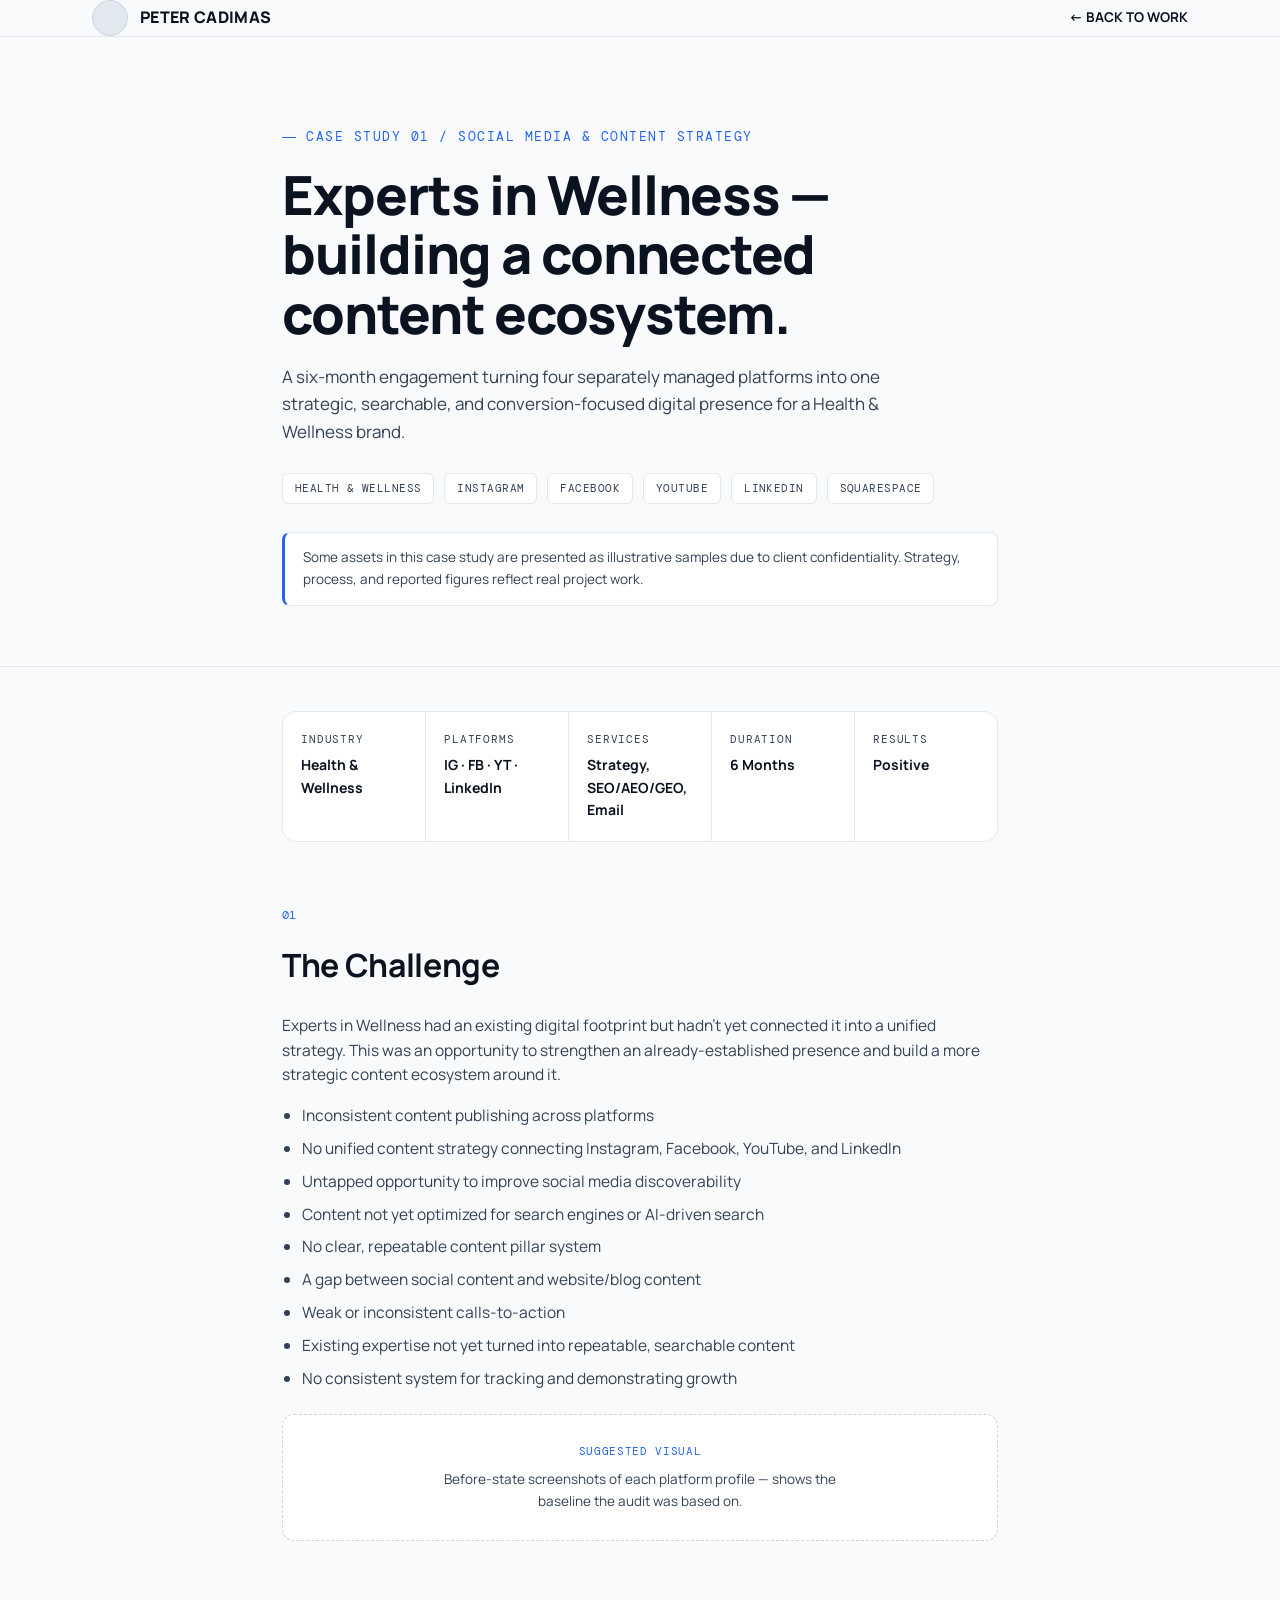
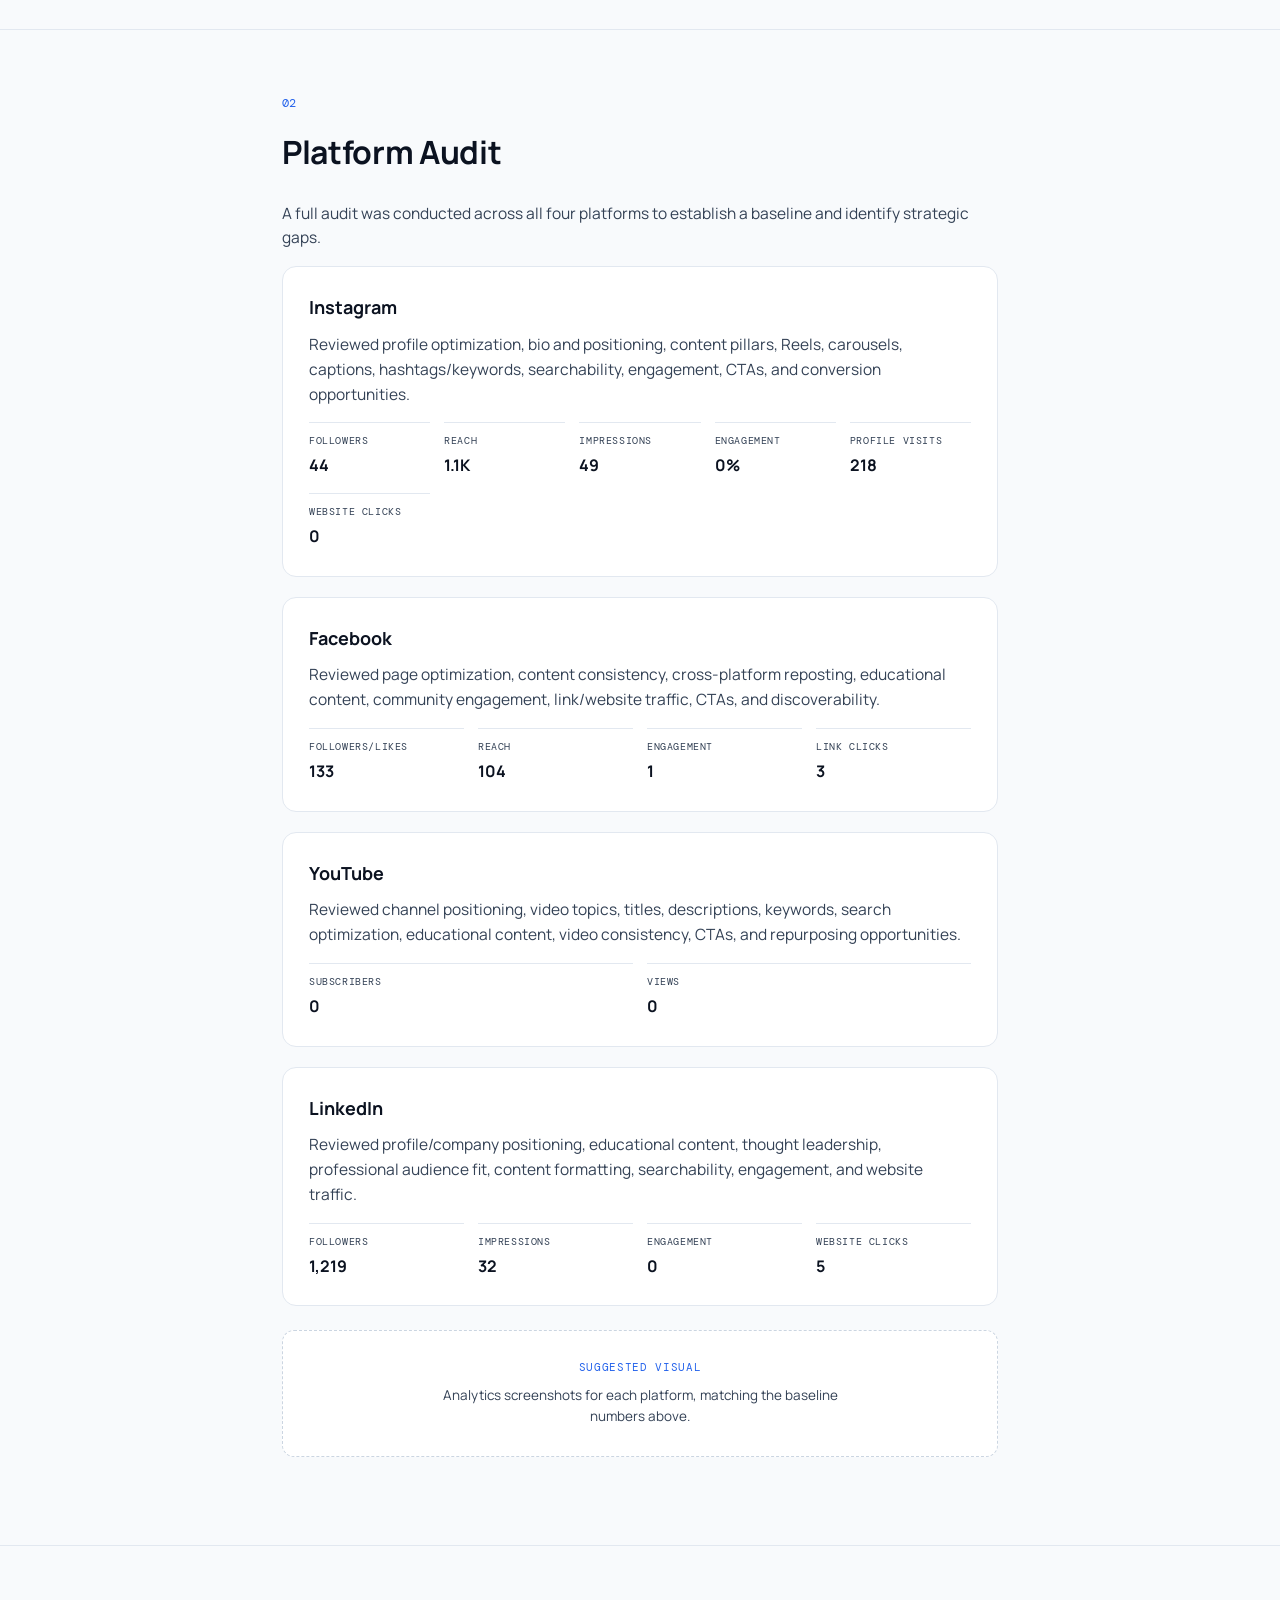
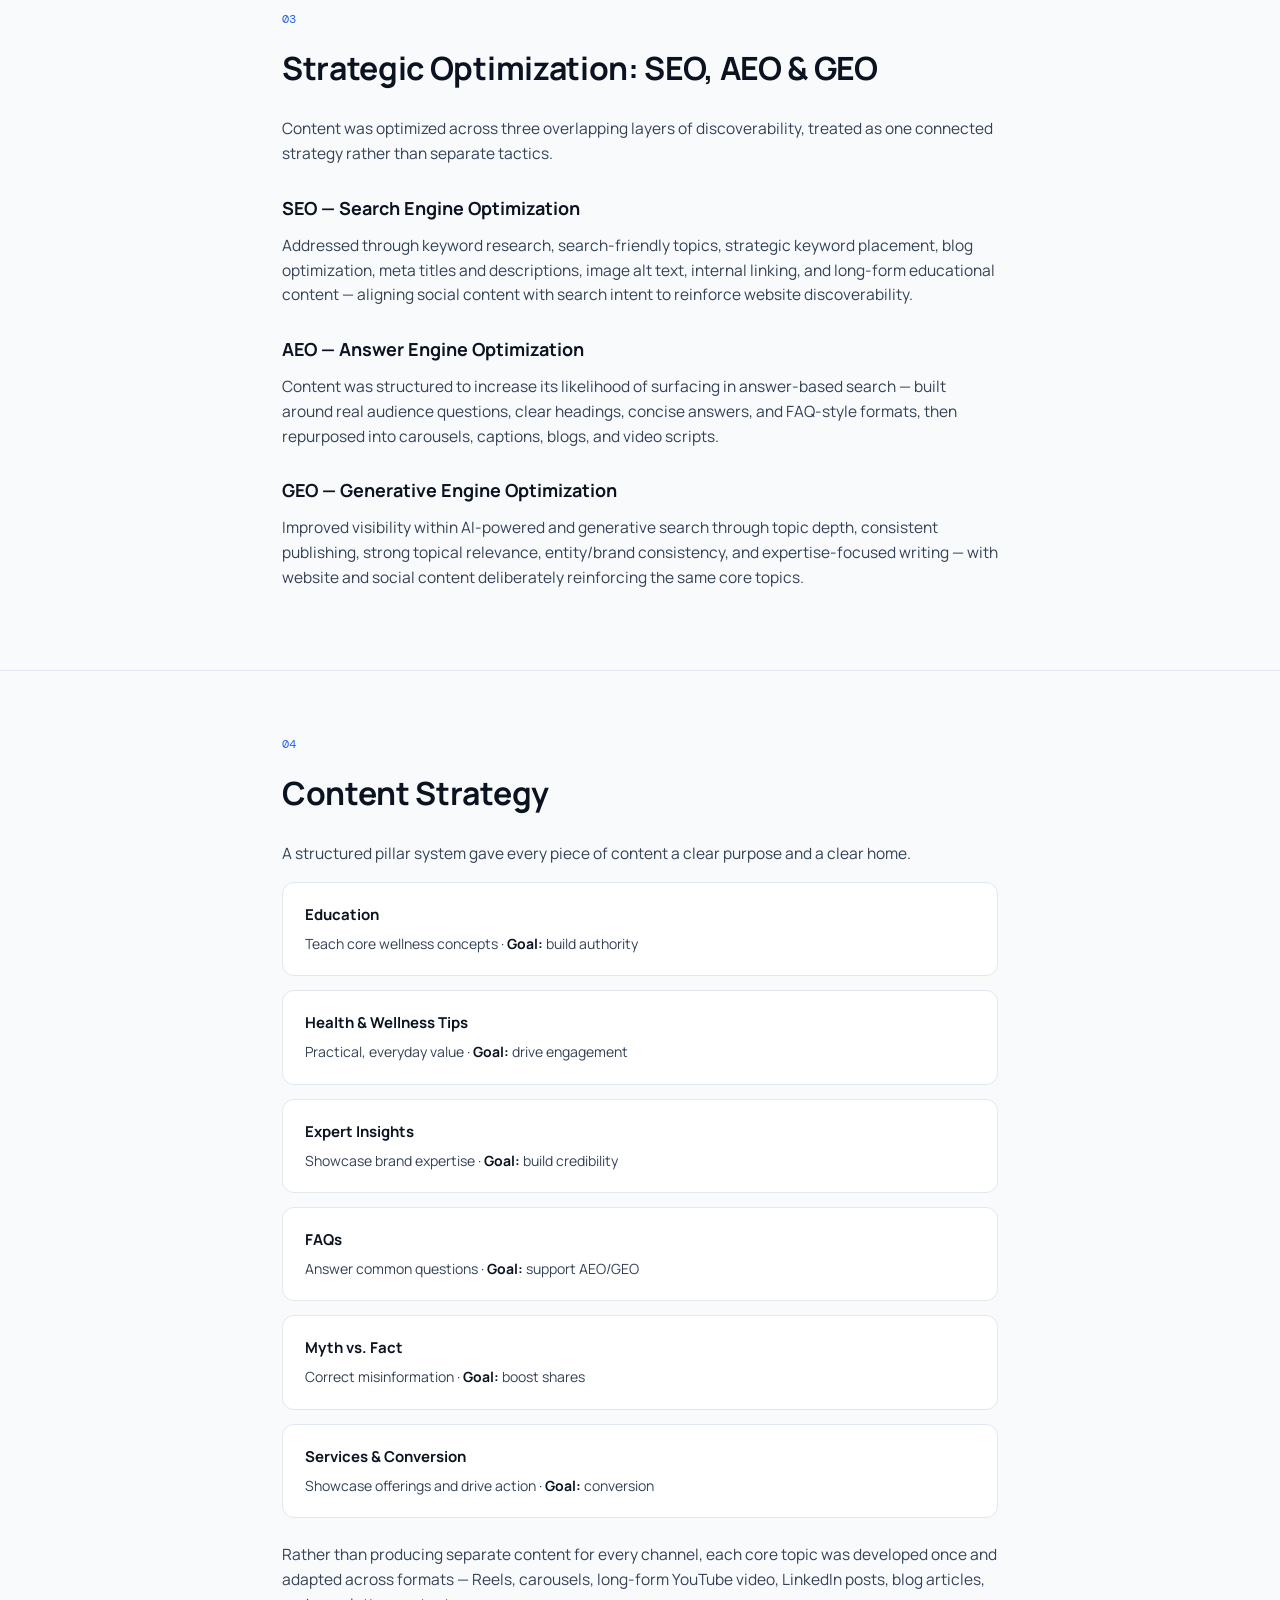
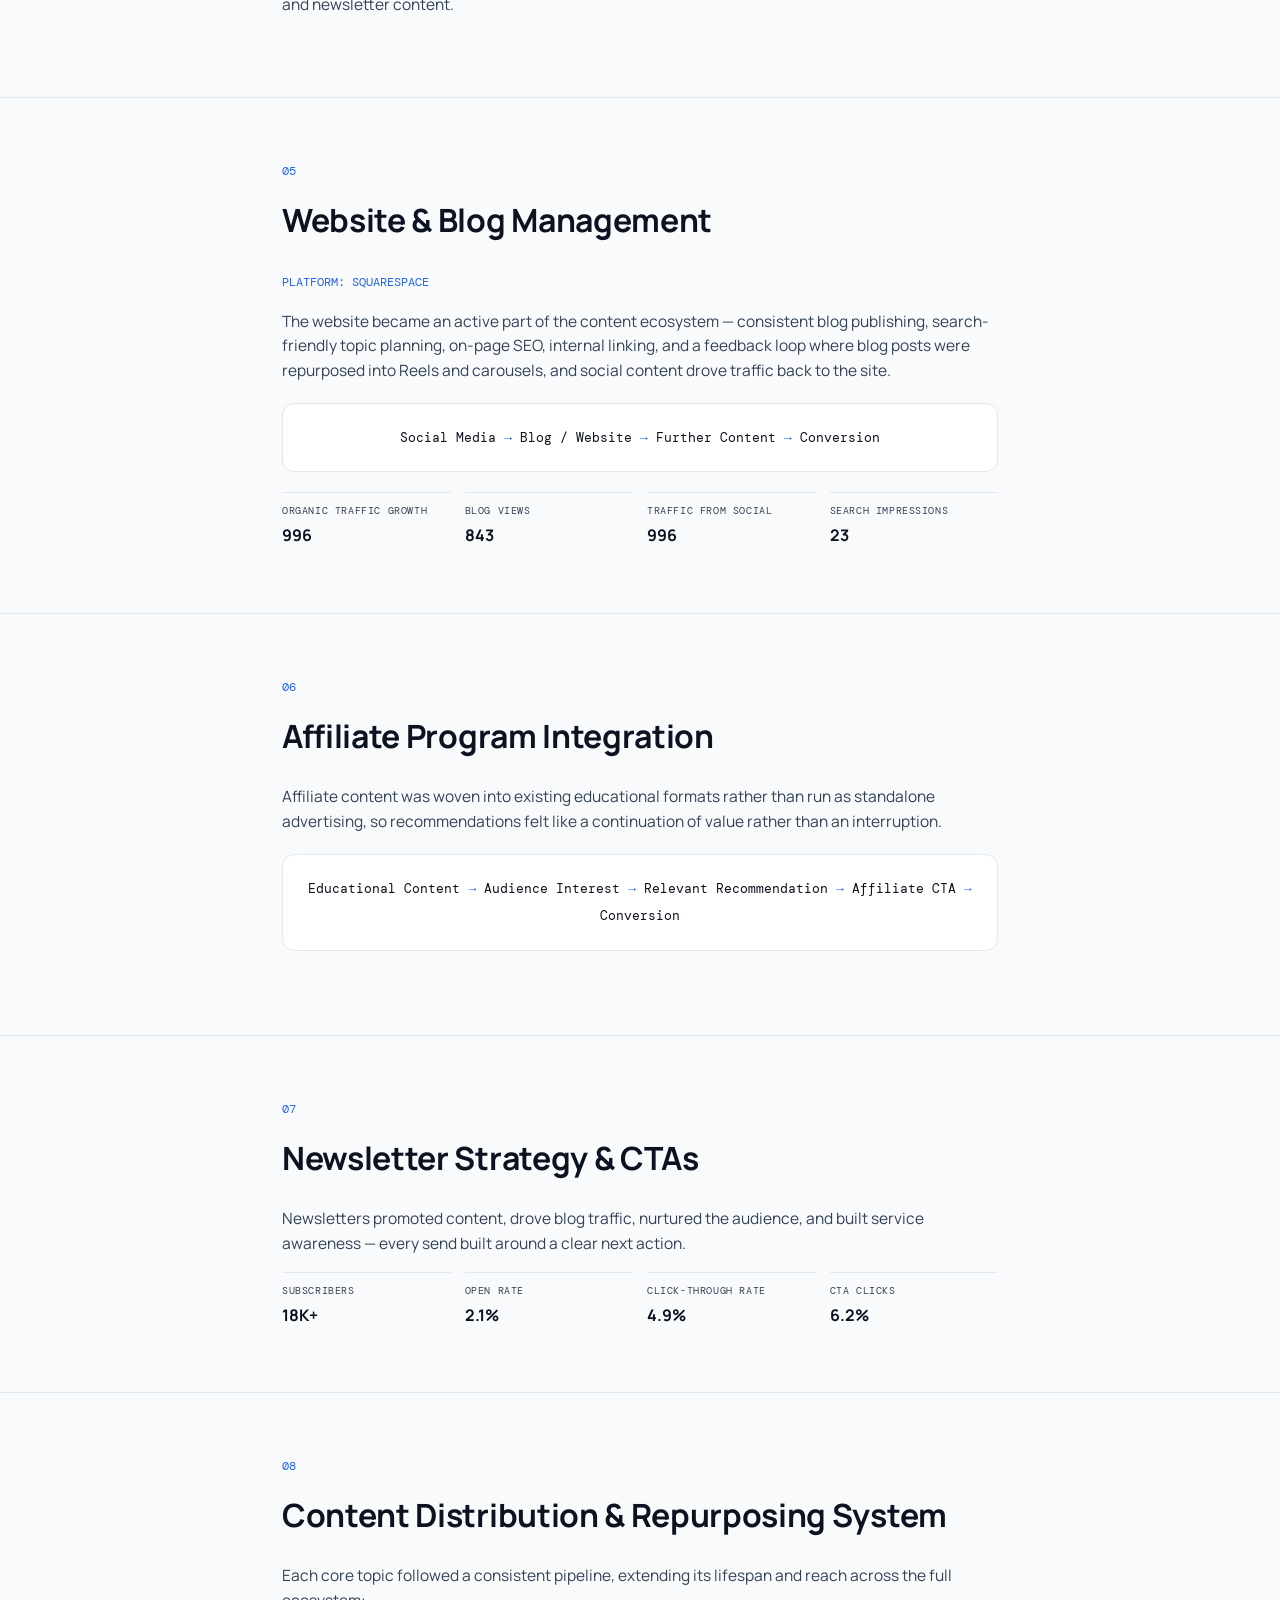
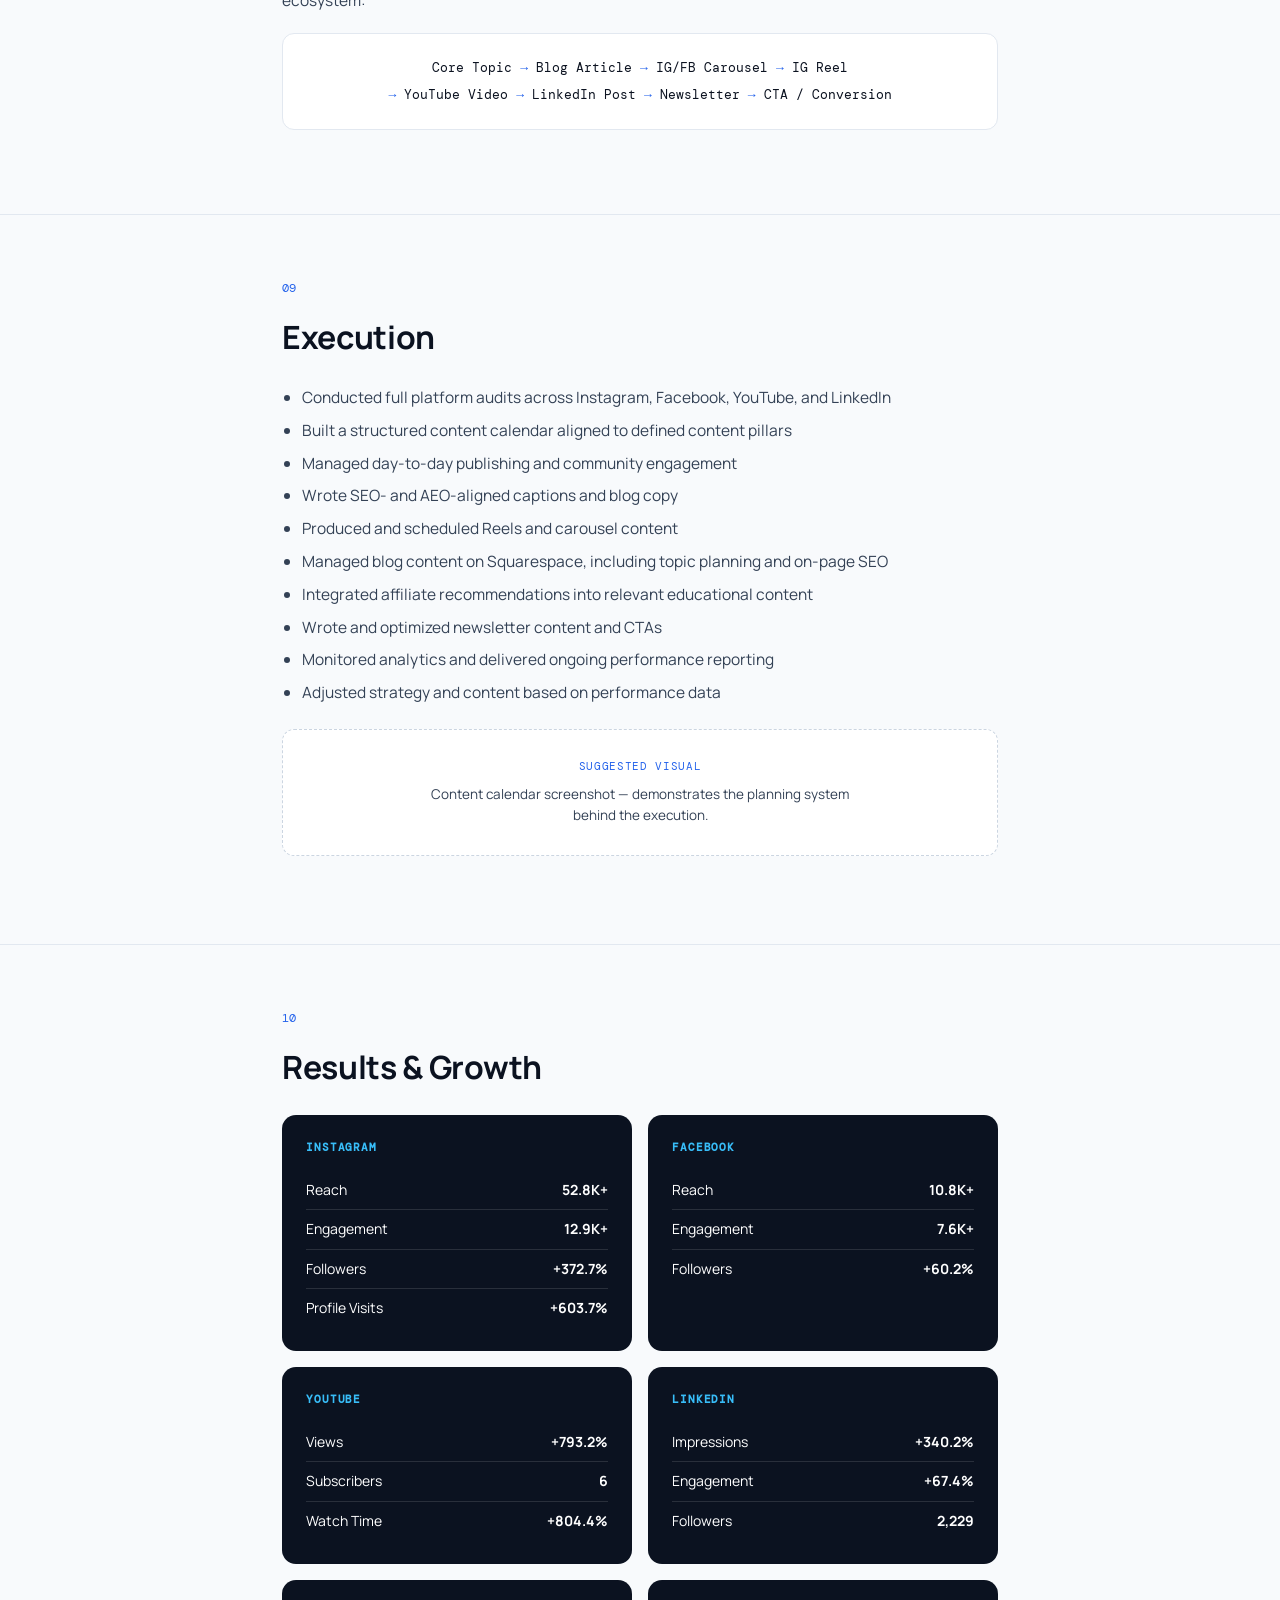
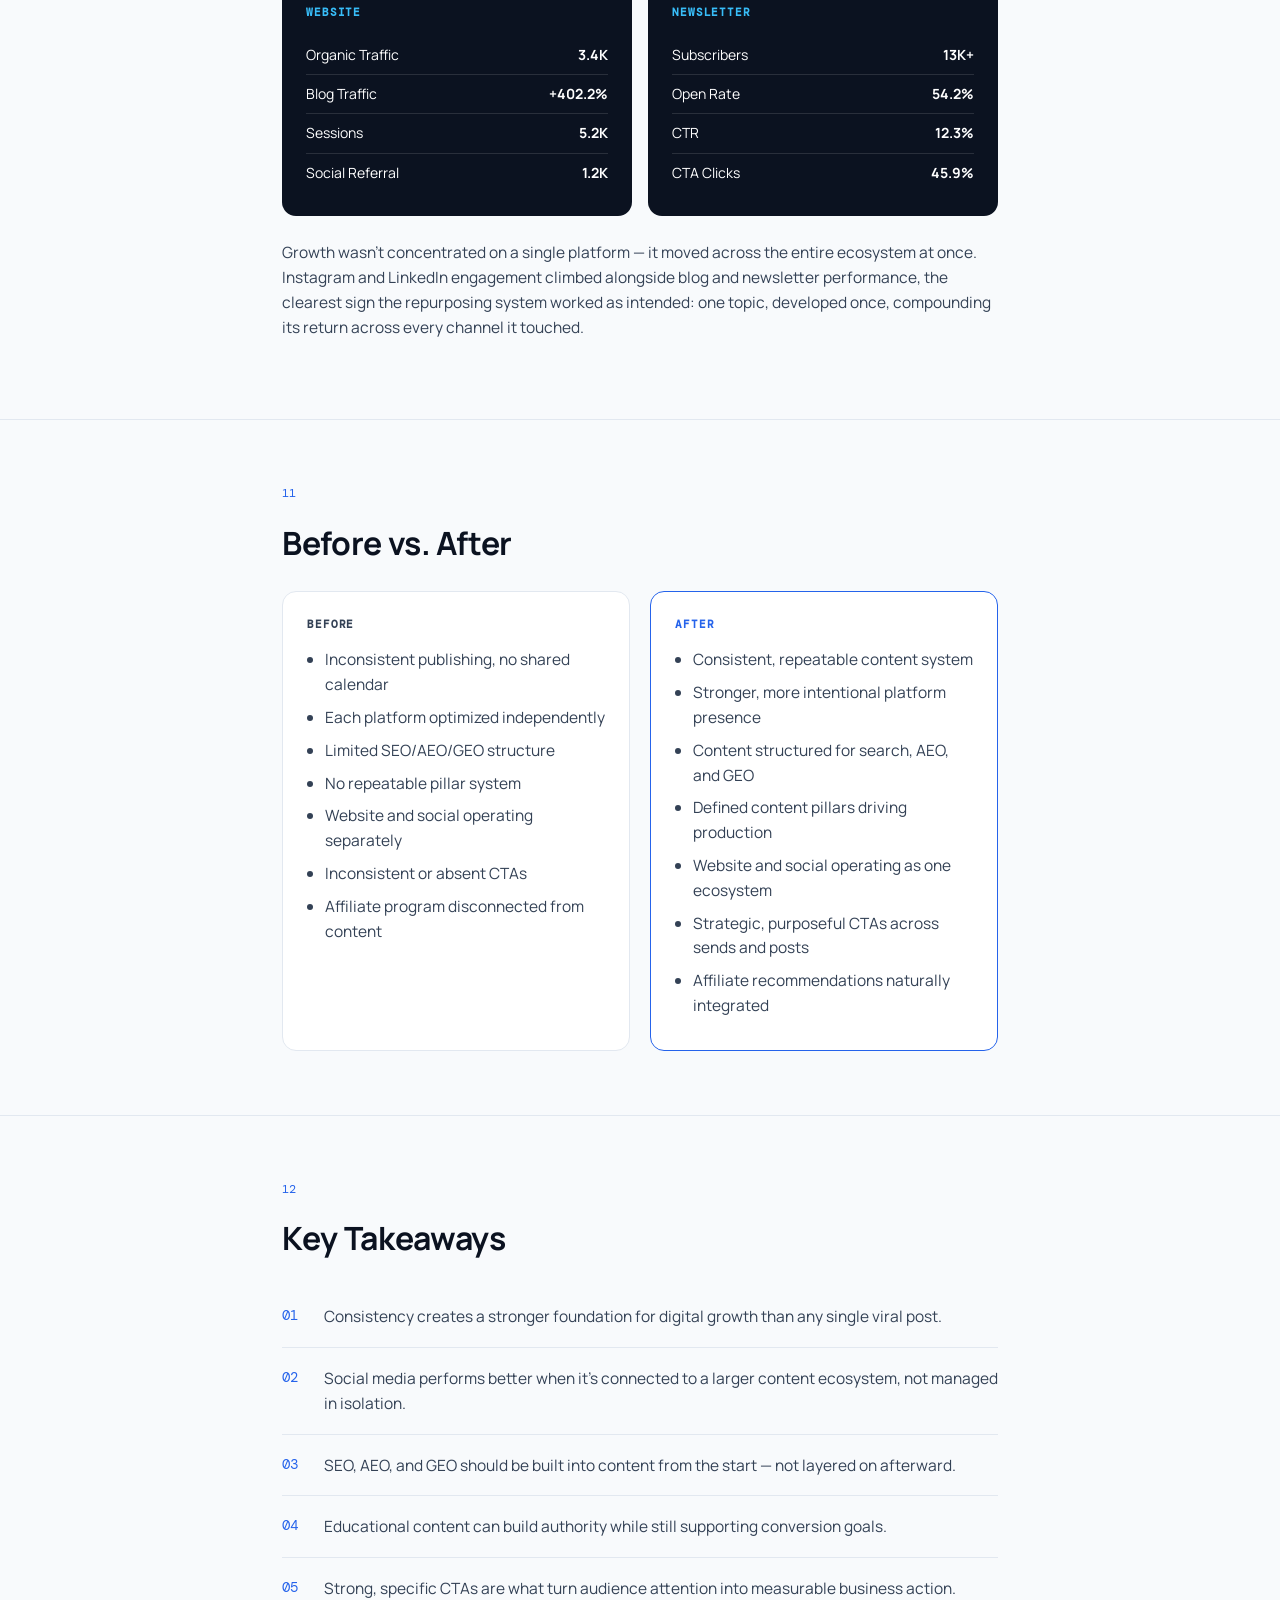
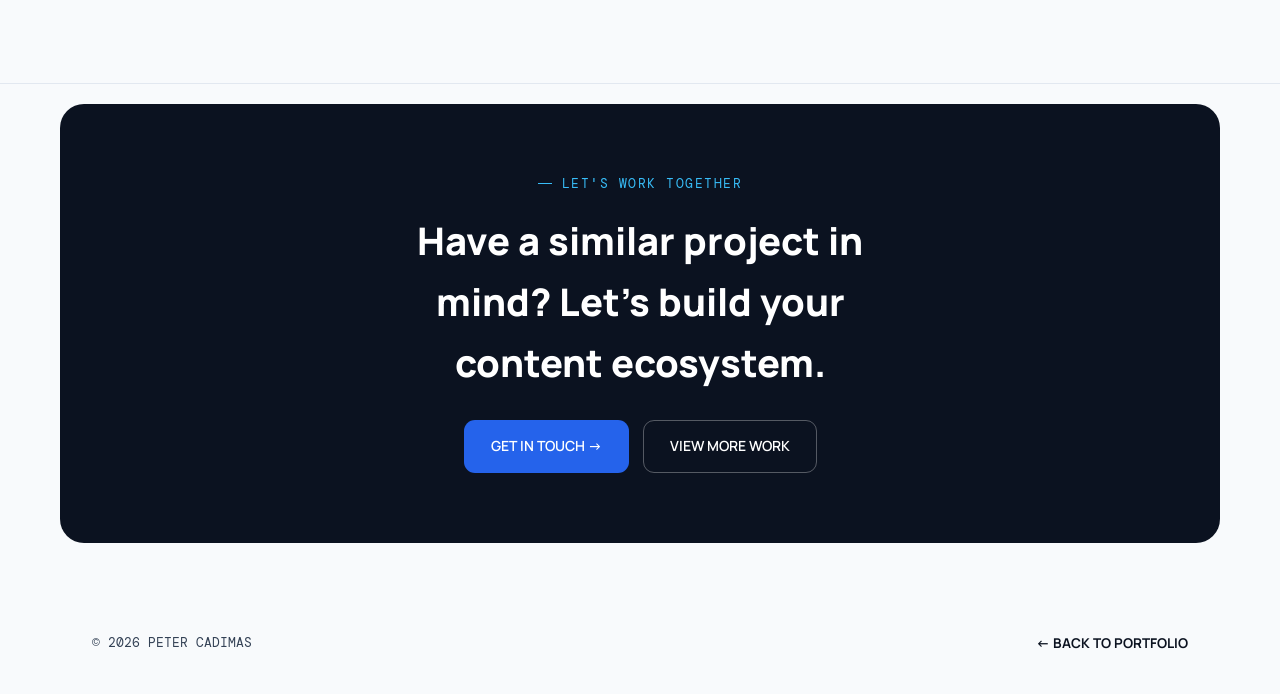
==== case-study-experts-in-wellness.html @ a2ad0d72 "Add files via upload case study for health and wellness" ====
<!DOCTYPE html>
<html lang="en">
<head>
<meta charset="UTF-8">
<meta name="viewport" content="width=device-width, initial-scale=1.0">
<title>Experts in Wellness — Case Study | Peter Cadimas</title>
<meta name="description" content="A Health & Wellness content strategy case study by Peter Cadimas.">
<link rel="preconnect" href="https://fonts.googleapis.com">
<link rel="preconnect" href="https://fonts.gstatic.com" crossorigin>
<link href="https://fonts.googleapis.com/css2?family=Manrope:wght@400;500;600;700;800&family=DM+Mono:wght@400;500&display=swap" rel="stylesheet">
<style>
  :root{
    --navy:#0B1220;
    --blue:#2563EB;
    --sky:#38BDF8;
    --bg:#F8FAFC;
    --slate:#334155;
    --white:#FFFFFF;
    --border:#E2E8F0;
    --max:1160px;
    --content-max:780px;
  }
  *{margin:0;padding:0;box-sizing:border-box;}
  html{scroll-behavior:smooth;}
  body{
    font-family:'Manrope',sans-serif;
    background:var(--bg);
    color:var(--slate);
    -webkit-font-smoothing:antialiased;
    line-height:1.6;
  }
  a{color:inherit;text-decoration:none;}
  img{max-width:100%;display:block;}
  .mono{font-family:'DM Mono',monospace;}
  .wrap{max-width:var(--max);margin:0 auto;padding:0 32px;}
  .content{max-width:var(--content-max);margin:0 auto;padding:0 32px;}
  @media (max-width:640px){.wrap,.content{padding:0 20px;}}

  .eyebrow{
    font-family:'DM Mono',monospace;
    font-size:12.5px;letter-spacing:.12em;text-transform:uppercase;
    color:var(--blue);
    display:flex;align-items:center;gap:10px;
  }
  .eyebrow::before{content:"";width:14px;height:1px;background:var(--blue);display:inline-block;}
  .sq{width:6px;height:6px;background:var(--blue);display:inline-block;flex-shrink:0;}

  /* nav */
  header{
    position:sticky;top:0;z-index:100;
    background:rgba(248,250,252,0.85);
    backdrop-filter:blur(10px);
    border-bottom:1px solid var(--border);
  }
  nav{display:flex;align-items:center;justify-content:space-between;padding:20px 0;}
  .logo{font-weight:800;font-size:16px;letter-spacing:.02em;color:var(--navy);display:flex;align-items:center;gap:12px;}
  .avatar{width:36px;height:36px;border-radius:50%;background:var(--border);border:1px solid #CBD5E1;flex-shrink:0;}
  .back-link{
    font-size:13.5px;font-weight:700;color:var(--navy);
    display:flex;align-items:center;gap:6px;
  }
  .back-link:hover{color:var(--blue);}

  /* hero */
  .cs-hero{padding:90px 0 60px;border-bottom:1px solid var(--border);}
  .cs-hero .content{max-width:var(--content-max);}
  .cs-hero h1{
    font-weight:800;
    font-size:clamp(32px,5vw,54px);
    line-height:1.1;letter-spacing:-.02em;
    color:var(--navy);
    margin:18px 0 20px;
  }
  .cs-hero .lede{font-size:17px;color:var(--slate);max-width:640px;}
  .cs-tags{display:flex;gap:10px;flex-wrap:wrap;margin-top:28px;}
  .cs-tag{
    font-family:'DM Mono',monospace;font-size:11px;letter-spacing:.04em;
    padding:6px 12px;border-radius:6px;
    background:var(--white);border:1px solid var(--border);color:var(--slate);
  }
  .nda-note{
    margin-top:28px;
    font-size:13.5px;
    color:var(--slate);
    background:var(--white);
    border:1px solid var(--border);
    border-left:3px solid var(--blue);
    border-radius:8px;
    padding:14px 18px;
  }

  /* snapshot */
  .snapshot{
    max-width:var(--content-max);margin:44px auto 0;padding:0 32px;
  }
  @media (max-width:640px){.snapshot{padding:0 20px;}}
  .snapshot-grid{
    display:grid;grid-template-columns:repeat(5,1fr);
    border:1px solid var(--border);border-radius:14px;overflow:hidden;
    background:var(--border);gap:1px;
  }
  @media (max-width:760px){.snapshot-grid{grid-template-columns:repeat(2,1fr);}}
  .snap-cell{background:var(--white);padding:20px 18px;}
  .snap-cell .label{font-family:'DM Mono',monospace;font-size:10.5px;letter-spacing:.08em;text-transform:uppercase;color:var(--slate);margin-bottom:6px;}
  .snap-cell .val{font-size:14px;font-weight:700;color:var(--navy);}

  /* content sections */
  .cs-section{padding:64px 0;border-bottom:1px solid var(--border);}
  .cs-section:last-of-type{border-bottom:none;}
  .cs-section .content{max-width:var(--content-max);}
  .cs-section .num{font-family:'DM Mono',monospace;font-size:12px;color:var(--blue);margin-bottom:14px;display:block;}
  .cs-section h2{
    font-weight:700;font-size:clamp(24px,3.2vw,32px);
    color:var(--navy);letter-spacing:-.01em;margin-bottom:22px;
  }
  .cs-section h3{
    font-weight:700;font-size:18px;color:var(--navy);
    margin:28px 0 10px;
  }
  .cs-section p{font-size:15.5px;color:var(--slate);margin-bottom:16px;}
  .cs-section ul{margin:0 0 16px 0;padding-left:20px;}
  .cs-section ul li{font-size:15.5px;color:var(--slate);margin-bottom:8px;}
  .flow{
    font-family:'DM Mono',monospace;font-size:13px;color:var(--navy);
    background:var(--white);border:1px solid var(--border);border-radius:12px;
    padding:20px;text-align:center;line-height:2.1;margin:20px 0;
  }
  .flow .arrow{color:var(--blue);}

  /* audit cards */
  .audit-card{
    background:var(--white);border:1px solid var(--border);border-radius:14px;
    padding:26px;margin-bottom:20px;
  }
  .audit-card h3{margin-top:0;}
  .kpi-row{display:grid;grid-template-columns:repeat(auto-fit,minmax(120px,1fr));gap:14px;margin-top:16px;}
  .kpi{border-top:1px solid var(--border);padding-top:10px;}
  .kpi .k-label{font-family:'DM Mono',monospace;font-size:10px;letter-spacing:.06em;text-transform:uppercase;color:var(--slate);}
  .kpi .k-val{font-size:16px;font-weight:700;color:var(--navy);margin-top:4px;}

  /* pillar table style */
  .pillar-list{display:flex;flex-direction:column;gap:14px;}
  .pillar-item{
    background:var(--white);border:1px solid var(--border);border-radius:12px;padding:20px 22px;
  }
  .pillar-item .p-name{font-weight:700;color:var(--navy);font-size:15px;margin-bottom:6px;}
  .pillar-item .p-detail{font-size:14px;color:var(--slate);}
  .pillar-item .p-detail strong{color:var(--navy);}

  /* results */
  .results-grid{display:grid;grid-template-columns:repeat(2,1fr);gap:16px;}
  @media (max-width:640px){.results-grid{grid-template-columns:1fr;}}
  .result-card{
    background:var(--navy);color:var(--white);border-radius:14px;padding:24px;
  }
  .result-card h4{
    font-family:'DM Mono',monospace;font-size:11px;letter-spacing:.08em;text-transform:uppercase;
    color:var(--sky);margin-bottom:14px;
  }
  .result-card .r-row{display:flex;justify-content:space-between;padding:8px 0;border-top:1px solid rgba(255,255,255,0.12);font-size:14px;}
  .result-card .r-row:first-of-type{border-top:none;}
  .result-card .r-row .r-val{font-weight:700;color:var(--white);}

  /* before after */
  .ba-grid{display:grid;grid-template-columns:1fr 1fr;gap:20px;}
  @media (max-width:640px){.ba-grid{grid-template-columns:1fr;}}
  .ba-card{border:1px solid var(--border);border-radius:14px;padding:24px;background:var(--white);}
  .ba-card.after{border-color:var(--blue);}
  .ba-card h4{font-family:'DM Mono',monospace;font-size:11px;letter-spacing:.08em;text-transform:uppercase;color:var(--slate);margin-bottom:14px;}
  .ba-card.after h4{color:var(--blue);}
  .ba-card ul{padding-left:18px;margin:0;}
  .ba-card li{font-size:14px;color:var(--slate);margin-bottom:8px;}

  /* takeaways */
  .takeaway{
    display:flex;gap:16px;align-items:flex-start;
    padding:18px 0;border-top:1px solid var(--border);
  }
  .takeaway:first-of-type{border-top:none;}
  .takeaway .t-num{font-family:'DM Mono',monospace;color:var(--blue);font-size:14px;flex-shrink:0;width:26px;}
  .takeaway p{margin:0;font-size:15.5px;color:var(--slate);}

  /* visual placeholder callout */
  .visual-slot{
    border:1px dashed #CBD5E1;border-radius:12px;
    background:var(--white);
    padding:28px;text-align:center;margin:24px 0;
  }
  .visual-slot .v-label{font-family:'DM Mono',monospace;font-size:11px;letter-spacing:.06em;text-transform:uppercase;color:var(--blue);}
  .visual-slot .v-desc{font-size:13.5px;color:var(--slate);margin-top:8px;max-width:440px;margin-left:auto;margin-right:auto;}

  /* footer cta */
  .cs-footer-cta{
    background:var(--navy);border-radius:24px;
    max-width:var(--max);margin:0 auto 90px;padding:70px 40px;text-align:center;
  }
  @media (max-width:640px){.cs-footer-cta{padding:50px 24px;border-radius:16px;margin-bottom:50px;}}
  .cs-footer-cta .eyebrow{justify-content:center;color:var(--sky);}
  .cs-footer-cta .eyebrow::before{background:var(--sky);}
  .cs-footer-cta h2{font-size:clamp(26px,4vw,38px);color:var(--white);margin:16px auto 28px;max-width:520px;font-weight:800;}
  .btn{
    display:inline-flex;align-items:center;gap:8px;padding:14px 26px;border-radius:11px;
    font-size:14px;font-weight:600;cursor:pointer;transition:all .2s ease;border:1px solid transparent;
  }
  .btn-primary{background:var(--blue);color:var(--white);}
  .btn-primary:hover{background:var(--sky);color:var(--navy);}
  .btn-secondary{background:transparent;border:1px solid rgba(255,255,255,0.3);color:var(--white);}
  .btn-secondary:hover{background:var(--white);color:var(--navy);}
  .cta-actions{display:flex;gap:14px;justify-content:center;flex-wrap:wrap;}

  footer.site-footer{padding:0 0 40px;}
  .footer-inner{
    max-width:var(--max);margin:0 auto;padding:0 32px;
    display:flex;justify-content:space-between;align-items:center;flex-wrap:wrap;gap:16px;
  }
  .footer-inner .mono{font-size:12.5px;color:var(--slate);}
</style>
</head>
<body>

<header>
  <nav class="wrap">
    <div class="logo"><span class="avatar"></span>PETER CADIMAS</div>
    <a href="index.html#work" class="back-link">← BACK TO WORK</a>
  </nav>
</header>

<main>

  <!-- HERO -->
  <section class="cs-hero">
    <div class="content">
      <div class="eyebrow">CASE STUDY 01 / SOCIAL MEDIA &amp; CONTENT STRATEGY</div>
      <h1>Experts in Wellness — building a connected content ecosystem.</h1>
      <p class="lede">A six-month engagement turning four separately managed platforms into one strategic, searchable, and conversion-focused digital presence for a Health &amp; Wellness brand.</p>
      <div class="cs-tags">
        <span class="cs-tag">HEALTH &amp; WELLNESS</span>
        <span class="cs-tag">INSTAGRAM</span>
        <span class="cs-tag">FACEBOOK</span>
        <span class="cs-tag">YOUTUBE</span>
        <span class="cs-tag">LINKEDIN</span>
        <span class="cs-tag">SQUARESPACE</span>
      </div>
      <div class="nda-note">Some assets in this case study are presented as illustrative samples due to client confidentiality. Strategy, process, and reported figures reflect real project work.</div>
    </div>
  </section>

  <!-- SNAPSHOT -->
  <div class="snapshot">
    <div class="snapshot-grid">
      <div class="snap-cell"><div class="label">Industry</div><div class="val">Health &amp; Wellness</div></div>
      <div class="snap-cell"><div class="label">Platforms</div><div class="val">IG · FB · YT · LinkedIn</div></div>
      <div class="snap-cell"><div class="label">Services</div><div class="val">Strategy, SEO/AEO/GEO, Email</div></div>
      <div class="snap-cell"><div class="label">Duration</div><div class="val">6 Months</div></div>
      <div class="snap-cell"><div class="label">Results</div><div class="val">Positive</div></div>
    </div>
  </div>

  <!-- 01 OVERVIEW / CHALLENGE -->
  <section class="cs-section">
    <div class="content">
      <span class="num mono">01</span>
      <h2>The Challenge</h2>
      <p>Experts in Wellness had an existing digital footprint but hadn't yet connected it into a unified strategy. This was an opportunity to strengthen an already-established presence and build a more strategic content ecosystem around it.</p>
      <ul>
        <li>Inconsistent content publishing across platforms</li>
        <li>No unified content strategy connecting Instagram, Facebook, YouTube, and LinkedIn</li>
        <li>Untapped opportunity to improve social media discoverability</li>
        <li>Content not yet optimized for search engines or AI-driven search</li>
        <li>No clear, repeatable content pillar system</li>
        <li>A gap between social content and website/blog content</li>
        <li>Weak or inconsistent calls-to-action</li>
        <li>Existing expertise not yet turned into repeatable, searchable content</li>
        <li>No consistent system for tracking and demonstrating growth</li>
      </ul>
      <div class="visual-slot">
        <div class="v-label">Suggested Visual</div>
        <div class="v-desc">Before-state screenshots of each platform profile — shows the baseline the audit was based on.</div>
      </div>
    </div>
  </section>

  <!-- 02 PLATFORM AUDIT -->
  <section class="cs-section">
    <div class="content">
      <span class="num mono">02</span>
      <h2>Platform Audit</h2>
      <p>A full audit was conducted across all four platforms to establish a baseline and identify strategic gaps.</p>

      <div class="audit-card">
        <h3>Instagram</h3>
        <p>Reviewed profile optimization, bio and positioning, content pillars, Reels, carousels, captions, hashtags/keywords, searchability, engagement, CTAs, and conversion opportunities.</p>
        <div class="kpi-row">
          <div class="kpi"><div class="k-label">Followers</div><div class="k-val">44</div></div>
          <div class="kpi"><div class="k-label">Reach</div><div class="k-val">1.1K</div></div>
          <div class="kpi"><div class="k-label">Impressions</div><div class="k-val">49</div></div>
          <div class="kpi"><div class="k-label">Engagement</div><div class="k-val">0%</div></div>
          <div class="kpi"><div class="k-label">Profile Visits</div><div class="k-val">218</div></div>
          <div class="kpi"><div class="k-label">Website Clicks</div><div class="k-val">0</div></div>
        </div>
      </div>

      <div class="audit-card">
        <h3>Facebook</h3>
        <p>Reviewed page optimization, content consistency, cross-platform reposting, educational content, community engagement, link/website traffic, CTAs, and discoverability.</p>
        <div class="kpi-row">
          <div class="kpi"><div class="k-label">Followers/Likes</div><div class="k-val">133</div></div>
          <div class="kpi"><div class="k-label">Reach</div><div class="k-val">104</div></div>
          <div class="kpi"><div class="k-label">Engagement</div><div class="k-val">1</div></div>
          <div class="kpi"><div class="k-label">Link Clicks</div><div class="k-val">3</div></div>
        </div>
      </div>

      <div class="audit-card">
        <h3>YouTube</h3>
        <p>Reviewed channel positioning, video topics, titles, descriptions, keywords, search optimization, educational content, video consistency, CTAs, and repurposing opportunities.</p>
        <div class="kpi-row">
          <div class="kpi"><div class="k-label">Subscribers</div><div class="k-val">0</div></div>
          <div class="kpi"><div class="k-label">Views</div><div class="k-val">0</div></div>
        </div>
      </div>

      <div class="audit-card">
        <h3>LinkedIn</h3>
        <p>Reviewed profile/company positioning, educational content, thought leadership, professional audience fit, content formatting, searchability, engagement, and website traffic.</p>
        <div class="kpi-row">
          <div class="kpi"><div class="k-label">Followers</div><div class="k-val">1,219</div></div>
          <div class="kpi"><div class="k-label">Impressions</div><div class="k-val">32</div></div>
          <div class="kpi"><div class="k-label">Engagement</div><div class="k-val">0</div></div>
          <div class="kpi"><div class="k-label">Website Clicks</div><div class="k-val">5</div></div>
        </div>
      </div>

      <div class="visual-slot">
        <div class="v-label">Suggested Visual</div>
        <div class="v-desc">Analytics screenshots for each platform, matching the baseline numbers above.</div>
      </div>
    </div>
  </section>

  <!-- 03 SEO AEO GEO -->
  <section class="cs-section">
    <div class="content">
      <span class="num mono">03</span>
      <h2>Strategic Optimization: SEO, AEO &amp; GEO</h2>
      <p>Content was optimized across three overlapping layers of discoverability, treated as one connected strategy rather than separate tactics.</p>

      <h3>SEO — Search Engine Optimization</h3>
      <p>Addressed through keyword research, search-friendly topics, strategic keyword placement, blog optimization, meta titles and descriptions, image alt text, internal linking, and long-form educational content — aligning social content with search intent to reinforce website discoverability.</p>

      <h3>AEO — Answer Engine Optimization</h3>
      <p>Content was structured to increase its likelihood of surfacing in answer-based search — built around real audience questions, clear headings, concise answers, and FAQ-style formats, then repurposed into carousels, captions, blogs, and video scripts.</p>

      <h3>GEO — Generative Engine Optimization</h3>
      <p>Improved visibility within AI-powered and generative search through topic depth, consistent publishing, strong topical relevance, entity/brand consistency, and expertise-focused writing — with website and social content deliberately reinforcing the same core topics.</p>
    </div>
  </section>

  <!-- 04 CONTENT STRATEGY -->
  <section class="cs-section">
    <div class="content">
      <span class="num mono">04</span>
      <h2>Content Strategy</h2>
      <p>A structured pillar system gave every piece of content a clear purpose and a clear home.</p>

      <div class="pillar-list">
        <div class="pillar-item"><div class="p-name">Education</div><div class="p-detail">Teach core wellness concepts · <strong>Goal:</strong> build authority</div></div>
        <div class="pillar-item"><div class="p-name">Health &amp; Wellness Tips</div><div class="p-detail">Practical, everyday value · <strong>Goal:</strong> drive engagement</div></div>
        <div class="pillar-item"><div class="p-name">Expert Insights</div><div class="p-detail">Showcase brand expertise · <strong>Goal:</strong> build credibility</div></div>
        <div class="pillar-item"><div class="p-name">FAQs</div><div class="p-detail">Answer common questions · <strong>Goal:</strong> support AEO/GEO</div></div>
        <div class="pillar-item"><div class="p-name">Myth vs. Fact</div><div class="p-detail">Correct misinformation · <strong>Goal:</strong> boost shares</div></div>
        <div class="pillar-item"><div class="p-name">Services &amp; Conversion</div><div class="p-detail">Showcase offerings and drive action · <strong>Goal:</strong> conversion</div></div>
      </div>

      <p style="margin-top:24px;">Rather than producing separate content for every channel, each core topic was developed once and adapted across formats — Reels, carousels, long-form YouTube video, LinkedIn posts, blog articles, and newsletter content.</p>
    </div>
  </section>

  <!-- 05 WEBSITE / BLOG -->
  <section class="cs-section">
    <div class="content">
      <span class="num mono">05</span>
      <h2>Website &amp; Blog Management</h2>
      <p><span class="mono" style="font-size:12px;color:var(--blue);">PLATFORM: SQUARESPACE</span></p>
      <p>The website became an active part of the content ecosystem — consistent blog publishing, search-friendly topic planning, on-page SEO, internal linking, and a feedback loop where blog posts were repurposed into Reels and carousels, and social content drove traffic back to the site.</p>
      <div class="flow">Social Media <span class="arrow">→</span> Blog / Website <span class="arrow">→</span> Further Content <span class="arrow">→</span> Conversion</div>
      <div class="kpi-row">
        <div class="kpi"><div class="k-label">Organic Traffic Growth</div><div class="k-val">996</div></div>
        <div class="kpi"><div class="k-label">Blog Views</div><div class="k-val">843</div></div>
        <div class="kpi"><div class="k-label">Traffic From Social</div><div class="k-val">996</div></div>
        <div class="kpi"><div class="k-label">Search Impressions</div><div class="k-val">23</div></div>
      </div>
    </div>
  </section>

  <!-- 06 AFFILIATE -->
  <section class="cs-section">
    <div class="content">
      <span class="num mono">06</span>
      <h2>Affiliate Program Integration</h2>
      <p>Affiliate content was woven into existing educational formats rather than run as standalone advertising, so recommendations felt like a continuation of value rather than an interruption.</p>
      <div class="flow">Educational Content <span class="arrow">→</span> Audience Interest <span class="arrow">→</span> Relevant Recommendation <span class="arrow">→</span> Affiliate CTA <span class="arrow">→</span> Conversion</div>
    </div>
  </section>

  <!-- 07 NEWSLETTER -->
  <section class="cs-section">
    <div class="content">
      <span class="num mono">07</span>
      <h2>Newsletter Strategy &amp; CTAs</h2>
      <p>Newsletters promoted content, drove blog traffic, nurtured the audience, and built service awareness — every send built around a clear next action.</p>
      <div class="kpi-row">
        <div class="kpi"><div class="k-label">Subscribers</div><div class="k-val">18K+</div></div>
        <div class="kpi"><div class="k-label">Open Rate</div><div class="k-val">2.1%</div></div>
        <div class="kpi"><div class="k-label">Click-Through Rate</div><div class="k-val">4.9%</div></div>
        <div class="kpi"><div class="k-label">CTA Clicks</div><div class="k-val">6.2%</div></div>
      </div>
    </div>
  </section>

  <!-- 08 DISTRIBUTION SYSTEM -->
  <section class="cs-section">
    <div class="content">
      <span class="num mono">08</span>
      <h2>Content Distribution &amp; Repurposing System</h2>
      <p>Each core topic followed a consistent pipeline, extending its lifespan and reach across the full ecosystem:</p>
      <div class="flow">
        Core Topic <span class="arrow">→</span> Blog Article <span class="arrow">→</span> IG/FB Carousel <span class="arrow">→</span> IG Reel<br>
        <span class="arrow">→</span> YouTube Video <span class="arrow">→</span> LinkedIn Post <span class="arrow">→</span> Newsletter <span class="arrow">→</span> CTA / Conversion
      </div>
    </div>
  </section>

  <!-- 09 EXECUTION -->
  <section class="cs-section">
    <div class="content">
      <span class="num mono">09</span>
      <h2>Execution</h2>
      <ul>
        <li>Conducted full platform audits across Instagram, Facebook, YouTube, and LinkedIn</li>
        <li>Built a structured content calendar aligned to defined content pillars</li>
        <li>Managed day-to-day publishing and community engagement</li>
        <li>Wrote SEO- and AEO-aligned captions and blog copy</li>
        <li>Produced and scheduled Reels and carousel content</li>
        <li>Managed blog content on Squarespace, including topic planning and on-page SEO</li>
        <li>Integrated affiliate recommendations into relevant educational content</li>
        <li>Wrote and optimized newsletter content and CTAs</li>
        <li>Monitored analytics and delivered ongoing performance reporting</li>
        <li>Adjusted strategy and content based on performance data</li>
      </ul>
      <div class="visual-slot">
        <div class="v-label">Suggested Visual</div>
        <div class="v-desc">Content calendar screenshot — demonstrates the planning system behind the execution.</div>
      </div>
    </div>
  </section>

  <!-- 10 RESULTS -->
  <section class="cs-section">
    <div class="content">
      <span class="num mono">10</span>
      <h2>Results &amp; Growth</h2>
      <div class="results-grid">
        <div class="result-card">
          <h4>Instagram</h4>
          <div class="r-row"><span>Reach</span><span class="r-val">52.8K+</span></div>
          <div class="r-row"><span>Engagement</span><span class="r-val">12.9K+</span></div>
          <div class="r-row"><span>Followers</span><span class="r-val">+372.7%</span></div>
          <div class="r-row"><span>Profile Visits</span><span class="r-val">+603.7%</span></div>
        </div>
        <div class="result-card">
          <h4>Facebook</h4>
          <div class="r-row"><span>Reach</span><span class="r-val">10.8K+</span></div>
          <div class="r-row"><span>Engagement</span><span class="r-val">7.6K+</span></div>
          <div class="r-row"><span>Followers</span><span class="r-val">+60.2%</span></div>
        </div>
        <div class="result-card">
          <h4>YouTube</h4>
          <div class="r-row"><span>Views</span><span class="r-val">+793.2%</span></div>
          <div class="r-row"><span>Subscribers</span><span class="r-val">6</span></div>
          <div class="r-row"><span>Watch Time</span><span class="r-val">+804.4%</span></div>
        </div>
        <div class="result-card">
          <h4>LinkedIn</h4>
          <div class="r-row"><span>Impressions</span><span class="r-val">+340.2%</span></div>
          <div class="r-row"><span>Engagement</span><span class="r-val">+67.4%</span></div>
          <div class="r-row"><span>Followers</span><span class="r-val">2,229</span></div>
        </div>
        <div class="result-card">
          <h4>Website</h4>
          <div class="r-row"><span>Organic Traffic</span><span class="r-val">3.4K</span></div>
          <div class="r-row"><span>Blog Traffic</span><span class="r-val">+402.2%</span></div>
          <div class="r-row"><span>Sessions</span><span class="r-val">5.2K</span></div>
          <div class="r-row"><span>Social Referral</span><span class="r-val">1.2K</span></div>
        </div>
        <div class="result-card">
          <h4>Newsletter</h4>
          <div class="r-row"><span>Subscribers</span><span class="r-val">13K+</span></div>
          <div class="r-row"><span>Open Rate</span><span class="r-val">54.2%</span></div>
          <div class="r-row"><span>CTR</span><span class="r-val">12.3%</span></div>
          <div class="r-row"><span>CTA Clicks</span><span class="r-val">45.9%</span></div>
        </div>
      </div>
      <p style="margin-top:24px;">Growth wasn't concentrated on a single platform — it moved across the entire ecosystem at once. Instagram and LinkedIn engagement climbed alongside blog and newsletter performance, the clearest sign the repurposing system worked as intended: one topic, developed once, compounding its return across every channel it touched.</p>
    </div>
  </section>

  <!-- 11 BEFORE AFTER -->
  <section class="cs-section">
    <div class="content">
      <span class="num mono">11</span>
      <h2>Before vs. After</h2>
      <div class="ba-grid">
        <div class="ba-card">
          <h4>Before</h4>
          <ul>
            <li>Inconsistent publishing, no shared calendar</li>
            <li>Each platform optimized independently</li>
            <li>Limited SEO/AEO/GEO structure</li>
            <li>No repeatable pillar system</li>
            <li>Website and social operating separately</li>
            <li>Inconsistent or absent CTAs</li>
            <li>Affiliate program disconnected from content</li>
          </ul>
        </div>
        <div class="ba-card after">
          <h4>After</h4>
          <ul>
            <li>Consistent, repeatable content system</li>
            <li>Stronger, more intentional platform presence</li>
            <li>Content structured for search, AEO, and GEO</li>
            <li>Defined content pillars driving production</li>
            <li>Website and social operating as one ecosystem</li>
            <li>Strategic, purposeful CTAs across sends and posts</li>
            <li>Affiliate recommendations naturally integrated</li>
          </ul>
        </div>
      </div>
    </div>
  </section>

  <!-- 12 TAKEAWAYS -->
  <section class="cs-section">
    <div class="content">
      <span class="num mono">12</span>
      <h2>Key Takeaways</h2>
      <div class="takeaway"><span class="t-num mono">01</span><p>Consistency creates a stronger foundation for digital growth than any single viral post.</p></div>
      <div class="takeaway"><span class="t-num mono">02</span><p>Social media performs better when it's connected to a larger content ecosystem, not managed in isolation.</p></div>
      <div class="takeaway"><span class="t-num mono">03</span><p>SEO, AEO, and GEO should be built into content from the start — not layered on afterward.</p></div>
      <div class="takeaway"><span class="t-num mono">04</span><p>Educational content can build authority while still supporting conversion goals.</p></div>
      <div class="takeaway"><span class="t-num mono">05</span><p>Strong, specific CTAs are what turn audience attention into measurable business action.</p></div>
    </div>
  </section>

  <!-- CTA -->
  <section style="padding-top:20px;">
    <div class="cs-footer-cta">
      <div class="eyebrow">Let's work together</div>
      <h2>Have a similar project in mind? Let's build your content ecosystem.</h2>
      <div class="cta-actions">
        <a href="index.html#contact" class="btn btn-primary">GET IN TOUCH →</a>
        <a href="index.html#work" class="btn btn-secondary">VIEW MORE WORK</a>
      </div>
    </div>
  </section>

</main>

<footer class="site-footer">
  <div class="footer-inner">
    <div class="mono">© 2026 PETER CADIMAS</div>
    <a href="index.html" class="back-link">← BACK TO PORTFOLIO</a>
  </div>
</footer>

</body>
</html>
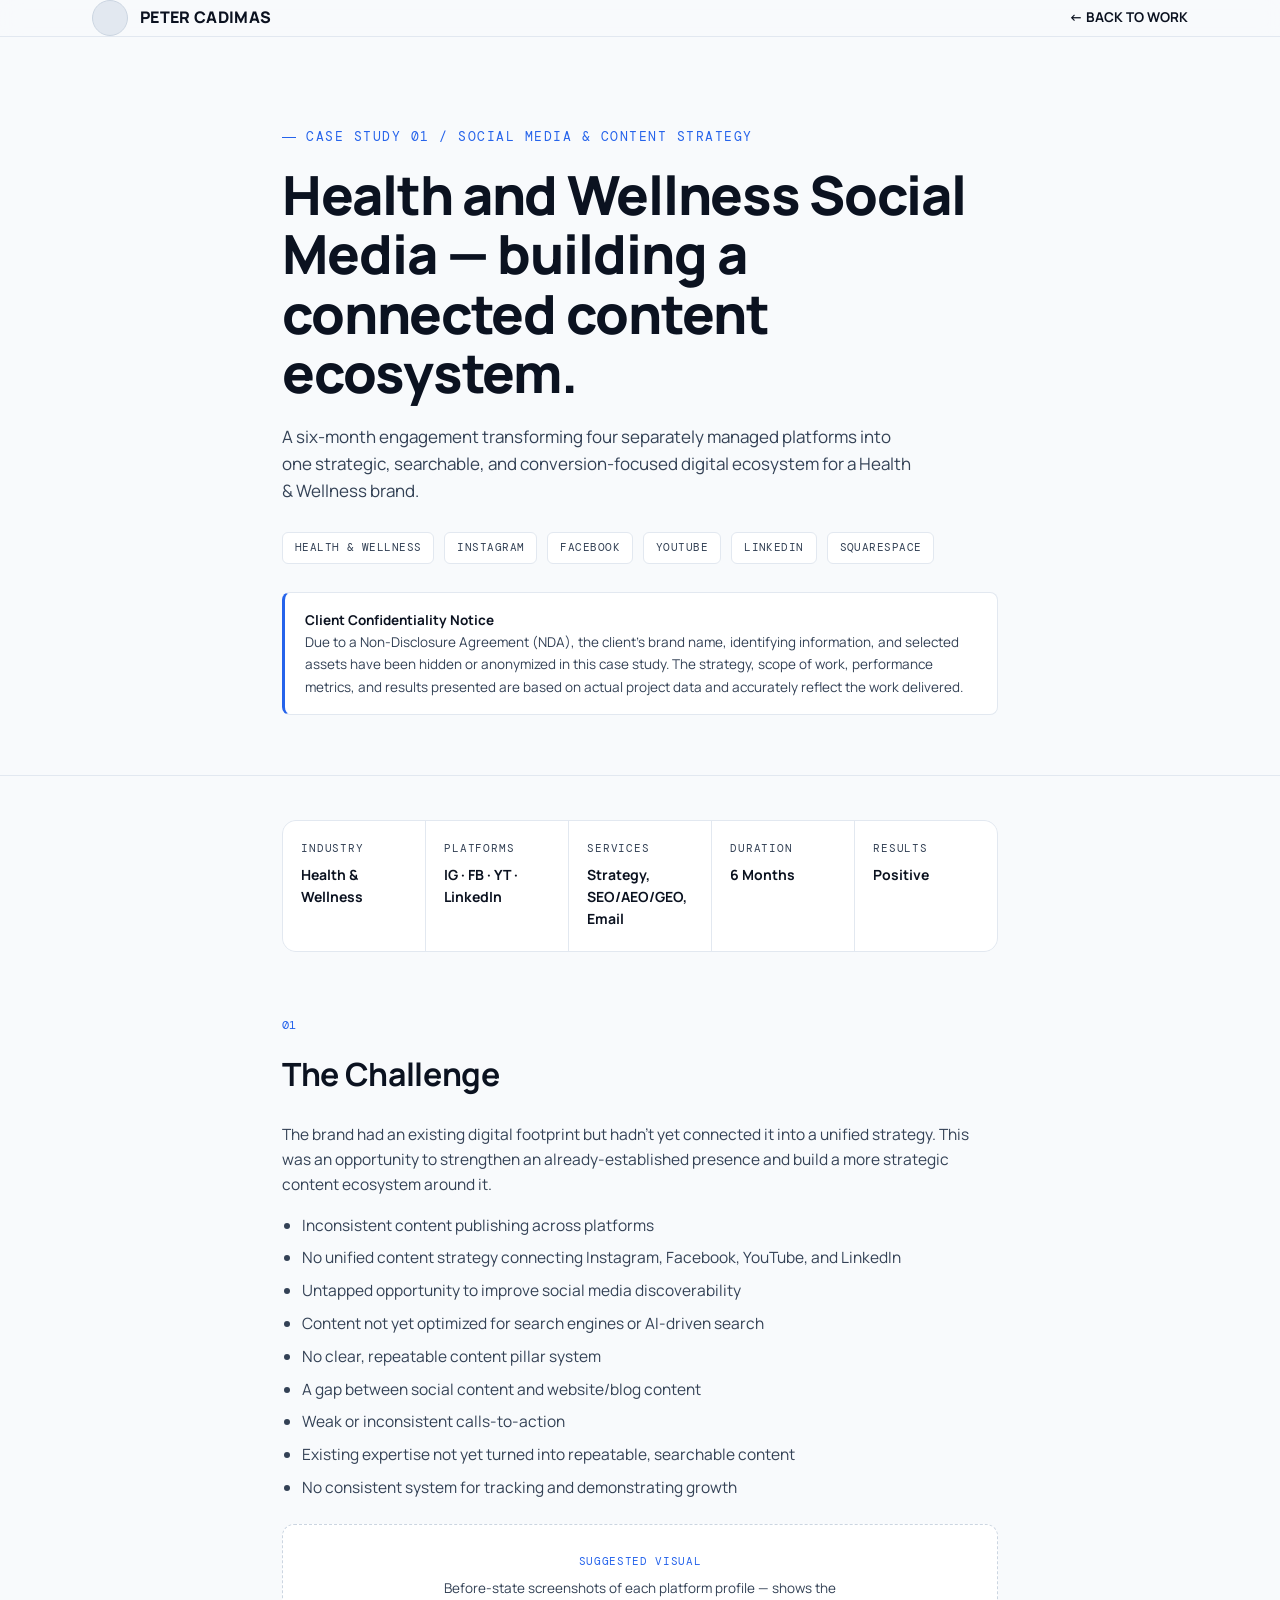
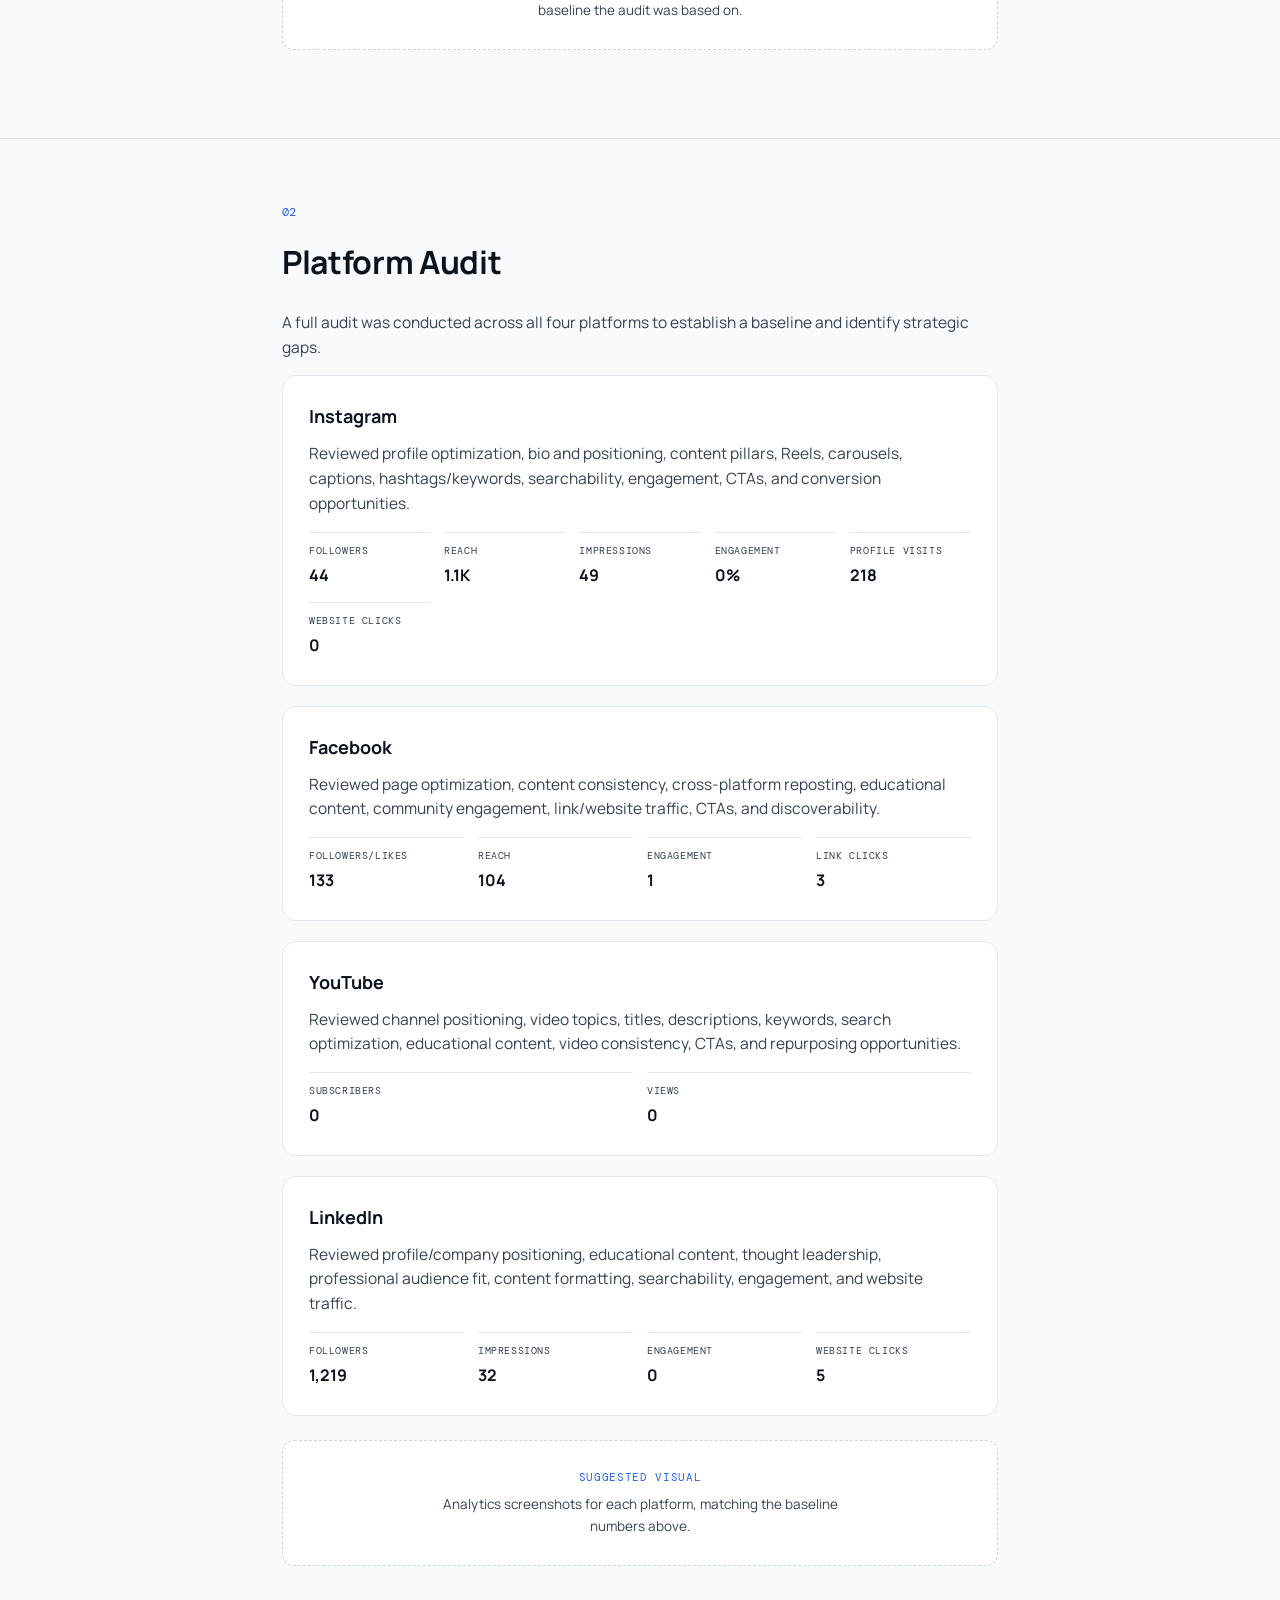
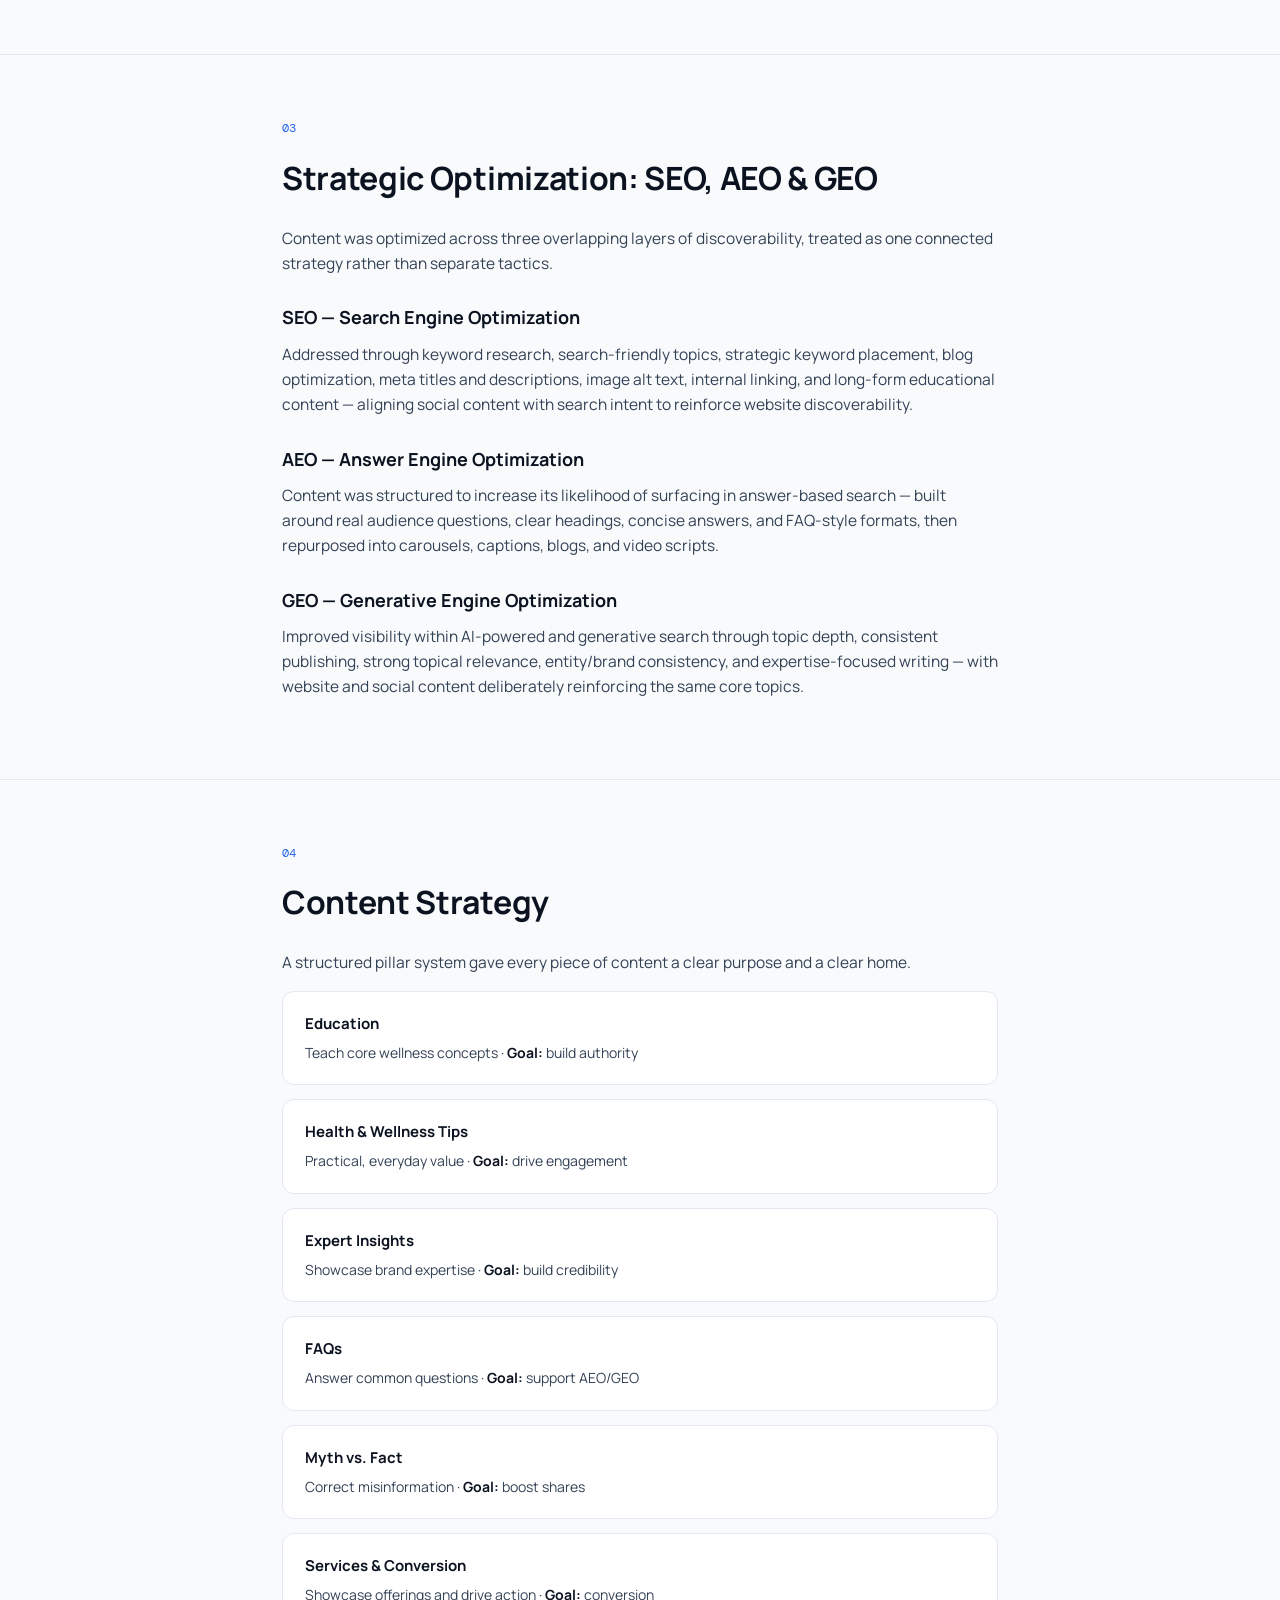
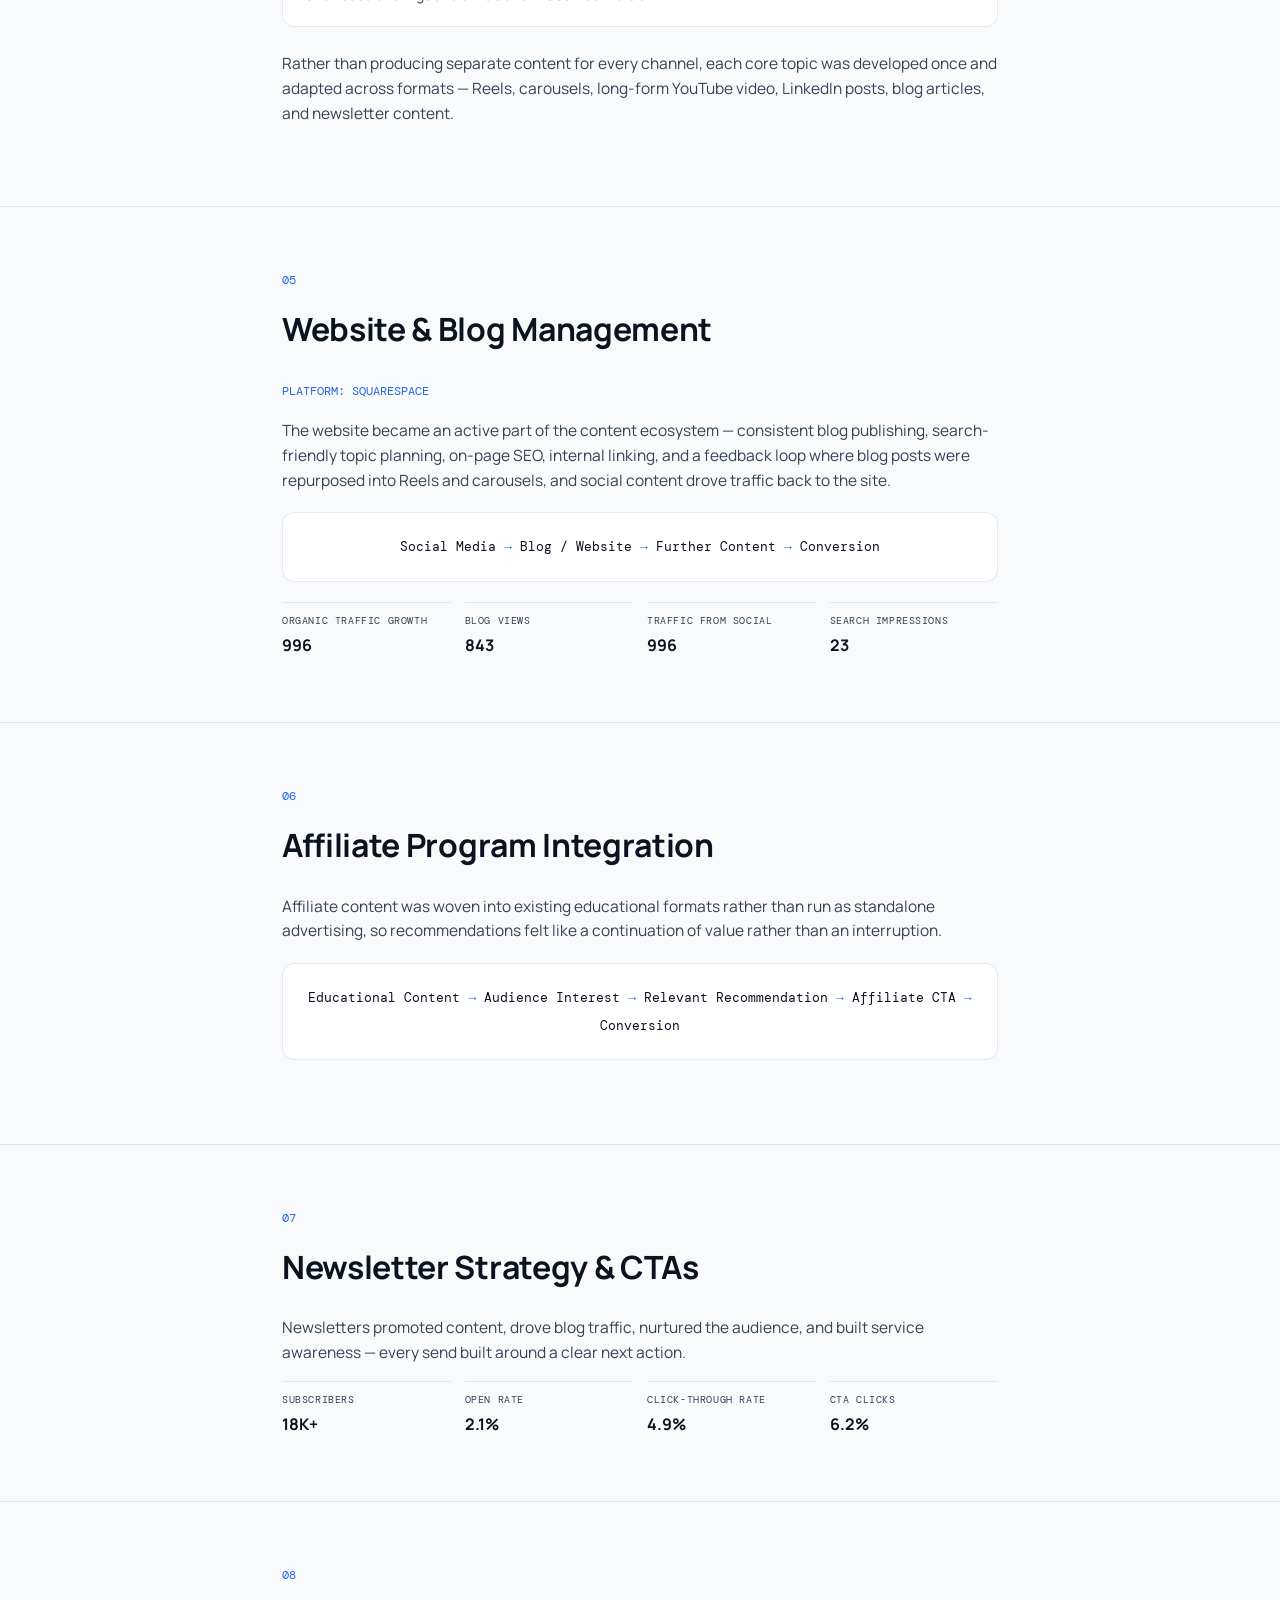
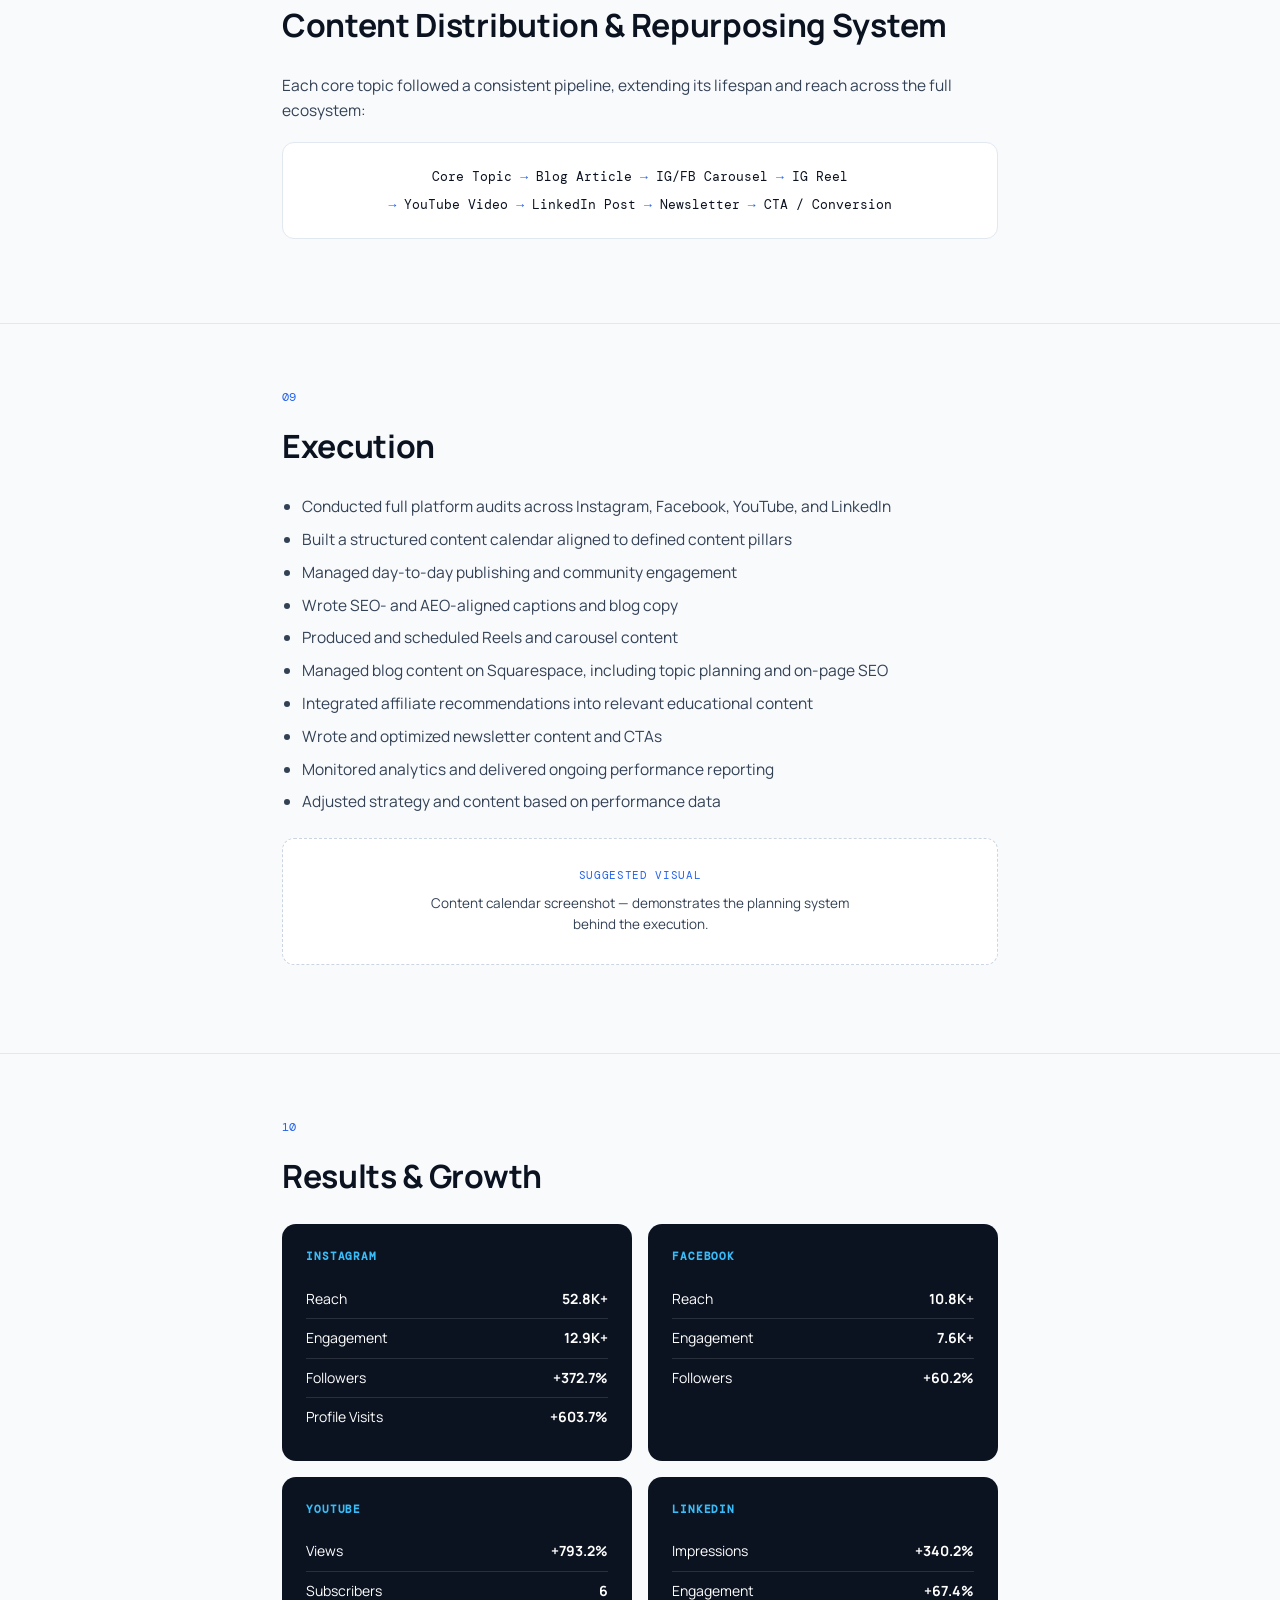
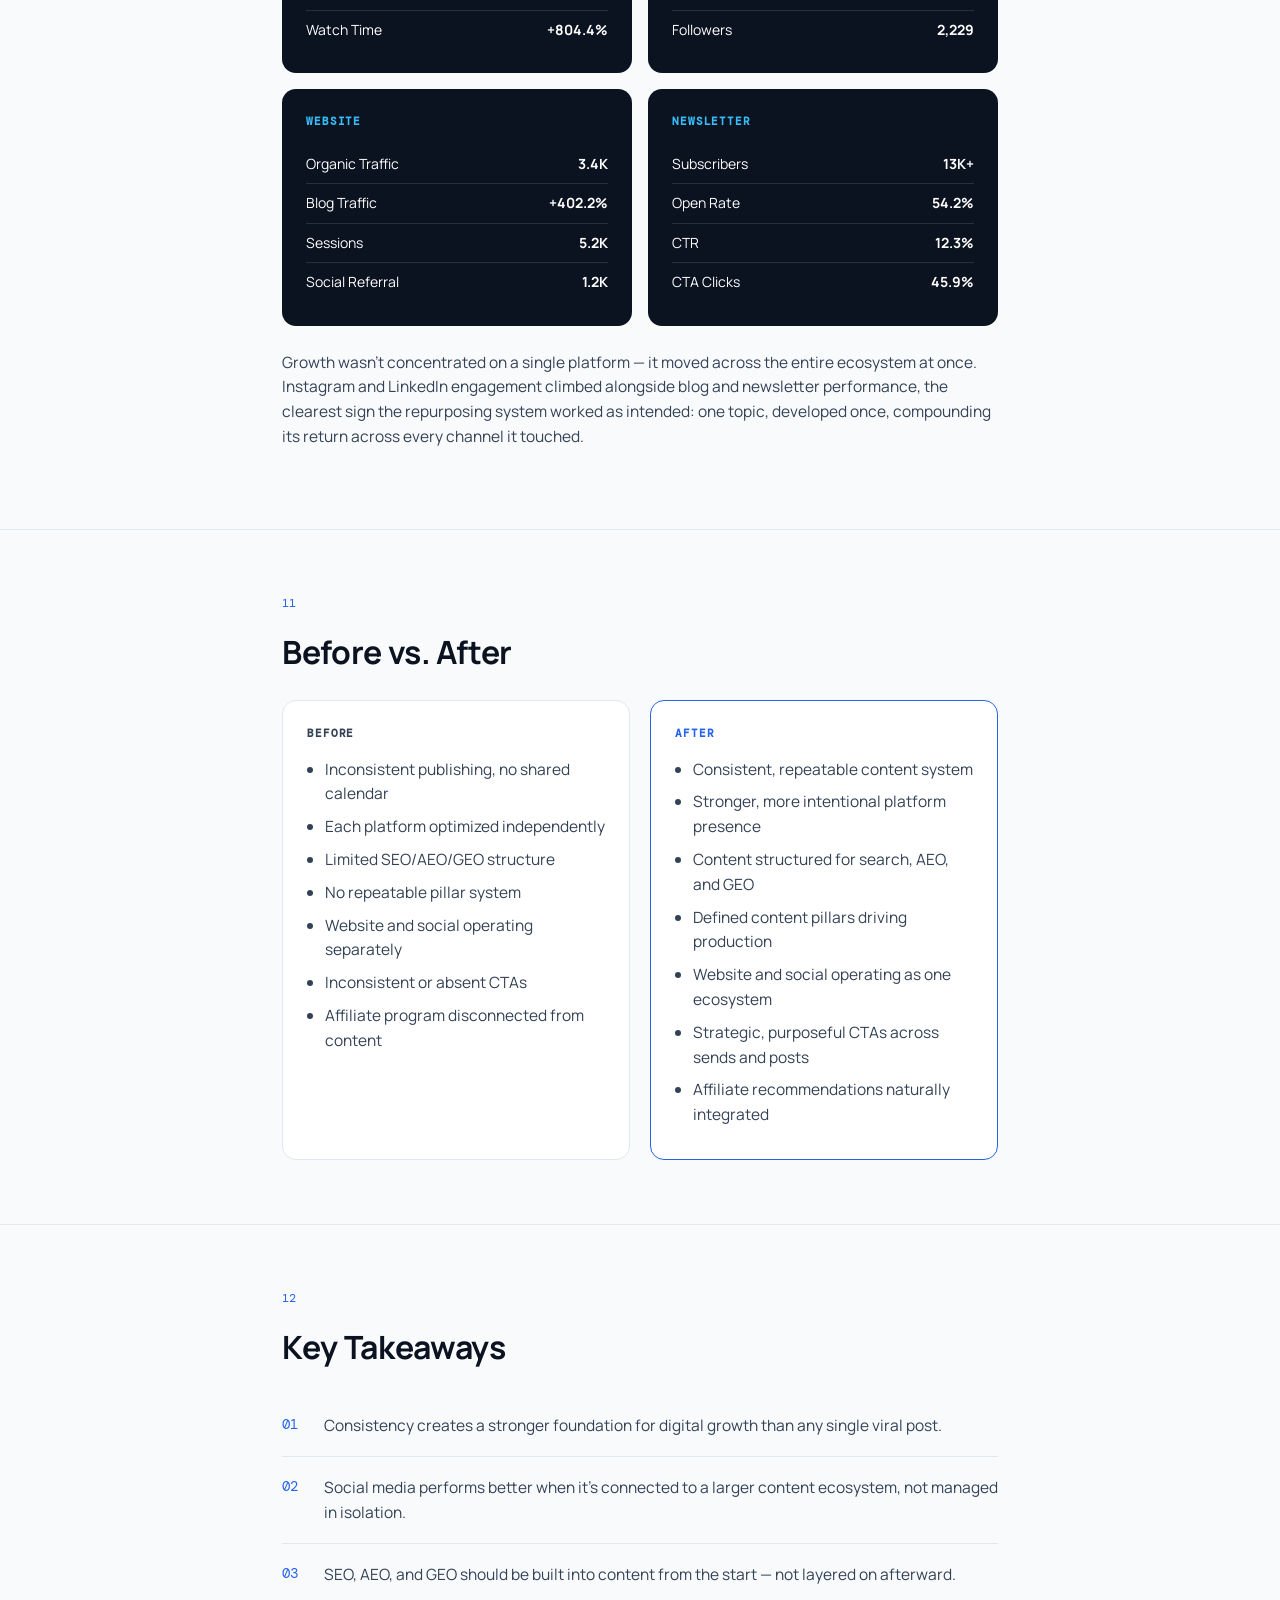
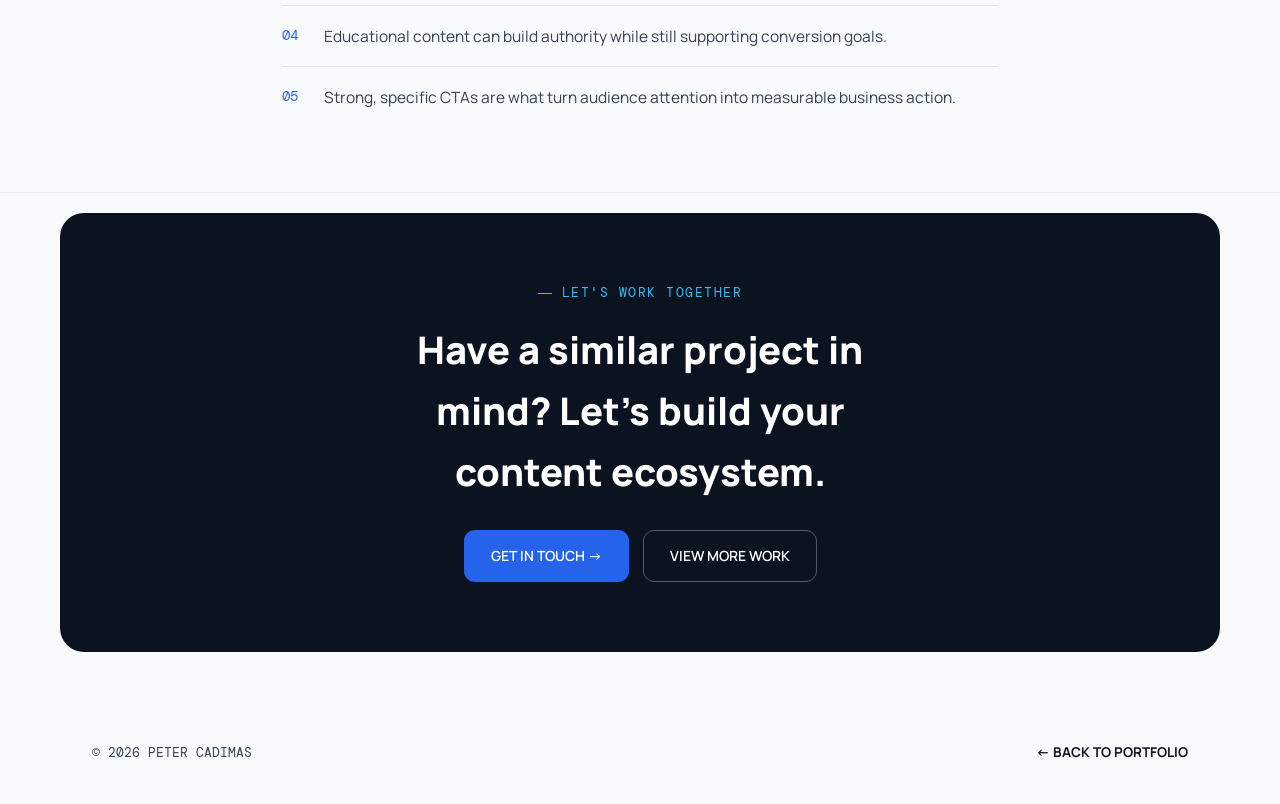
==== commit 5ea50efd: "Update case-study-experts-in-wellness.html updated: hidden the brand name due to NDA" ====
--- a/case-study-experts-in-wellness.html
+++ b/case-study-experts-in-wellness.html
@@ -3,8 +3,8 @@
 <head>
 <meta charset="UTF-8">
 <meta name="viewport" content="width=device-width, initial-scale=1.0">
-<title>Experts in Wellness — Case Study | Peter Cadimas</title>
-<meta name="description" content="A Health & Wellness content strategy case study by Peter Cadimas.">
+<title>Health and Wellness Brand — Case Study | Peter Cadimas</title>
+<meta name="description" content="A Health & Wellness social media, content strategy, SEO, and digital growth case study by Peter Cadimas.">
 <link rel="preconnect" href="https://fonts.googleapis.com">
 <link rel="preconnect" href="https://fonts.gstatic.com" crossorigin>
 <link href="https://fonts.googleapis.com/css2?family=Manrope:wght@400;500;600;700;800&family=DM+Mono:wght@400;500&display=swap" rel="stylesheet">
@@ -78,16 +78,22 @@
     padding:6px 12px;border-radius:6px;
     background:var(--white);border:1px solid var(--border);color:var(--slate);
   }
-  .nda-note{
-    margin-top:28px;
-    font-size:13.5px;
-    color:var(--slate);
-    background:var(--white);
-    border:1px solid var(--border);
-    border-left:3px solid var(--blue);
-    border-radius:8px;
-    padding:14px 18px;
-  }
+.nda-note{
+  margin-top:28px;
+  font-size:13.5px;
+  line-height:1.65;
+  color:var(--slate);
+  background:var(--white);
+  border:1px solid var(--border);
+  border-left:3px solid var(--blue);
+  border-radius:8px;
+  padding:16px 20px;
+}
+
+.nda-note strong{
+  color:var(--navy);
+  font-weight:700;
+}
 
   /* snapshot */
   .snapshot{
@@ -231,8 +237,8 @@
   <section class="cs-hero">
     <div class="content">
       <div class="eyebrow">CASE STUDY 01 / SOCIAL MEDIA &amp; CONTENT STRATEGY</div>
-      <h1>Experts in Wellness — building a connected content ecosystem.</h1>
-      <p class="lede">A six-month engagement turning four separately managed platforms into one strategic, searchable, and conversion-focused digital presence for a Health &amp; Wellness brand.</p>
+      <h1>Health and Wellness Social Media — building a connected content ecosystem.</h1>
+      <p class="lede">A six-month engagement transforming four separately managed platforms into one strategic, searchable, and conversion-focused digital ecosystem for a Health &amp; Wellness brand.</p>
       <div class="cs-tags">
         <span class="cs-tag">HEALTH &amp; WELLNESS</span>
         <span class="cs-tag">INSTAGRAM</span>
@@ -241,8 +247,14 @@
         <span class="cs-tag">LINKEDIN</span>
         <span class="cs-tag">SQUARESPACE</span>
       </div>
-      <div class="nda-note">Some assets in this case study are presented as illustrative samples due to client confidentiality. Strategy, process, and reported figures reflect real project work.</div>
-    </div>
+<div class="nda-note">
+  <strong>Client Confidentiality Notice</strong><br>
+  Due to a Non-Disclosure Agreement (NDA), the client's brand name,
+  identifying information, and selected assets have been hidden or
+  anonymized in this case study. The strategy, scope of work, performance
+  metrics, and results presented are based on actual project data and
+  accurately reflect the work delivered.
+</div>    </div>
   </section>
 
   <!-- SNAPSHOT -->
@@ -261,7 +273,7 @@
     <div class="content">
       <span class="num mono">01</span>
       <h2>The Challenge</h2>
-      <p>Experts in Wellness had an existing digital footprint but hadn't yet connected it into a unified strategy. This was an opportunity to strengthen an already-established presence and build a more strategic content ecosystem around it.</p>
+      <p>The brand had an existing digital footprint but hadn't yet connected it into a unified strategy. This was an opportunity to strengthen an already-established presence and build a more strategic content ecosystem around it.</p>
       <ul>
         <li>Inconsistent content publishing across platforms</li>
         <li>No unified content strategy connecting Instagram, Facebook, YouTube, and LinkedIn</li>
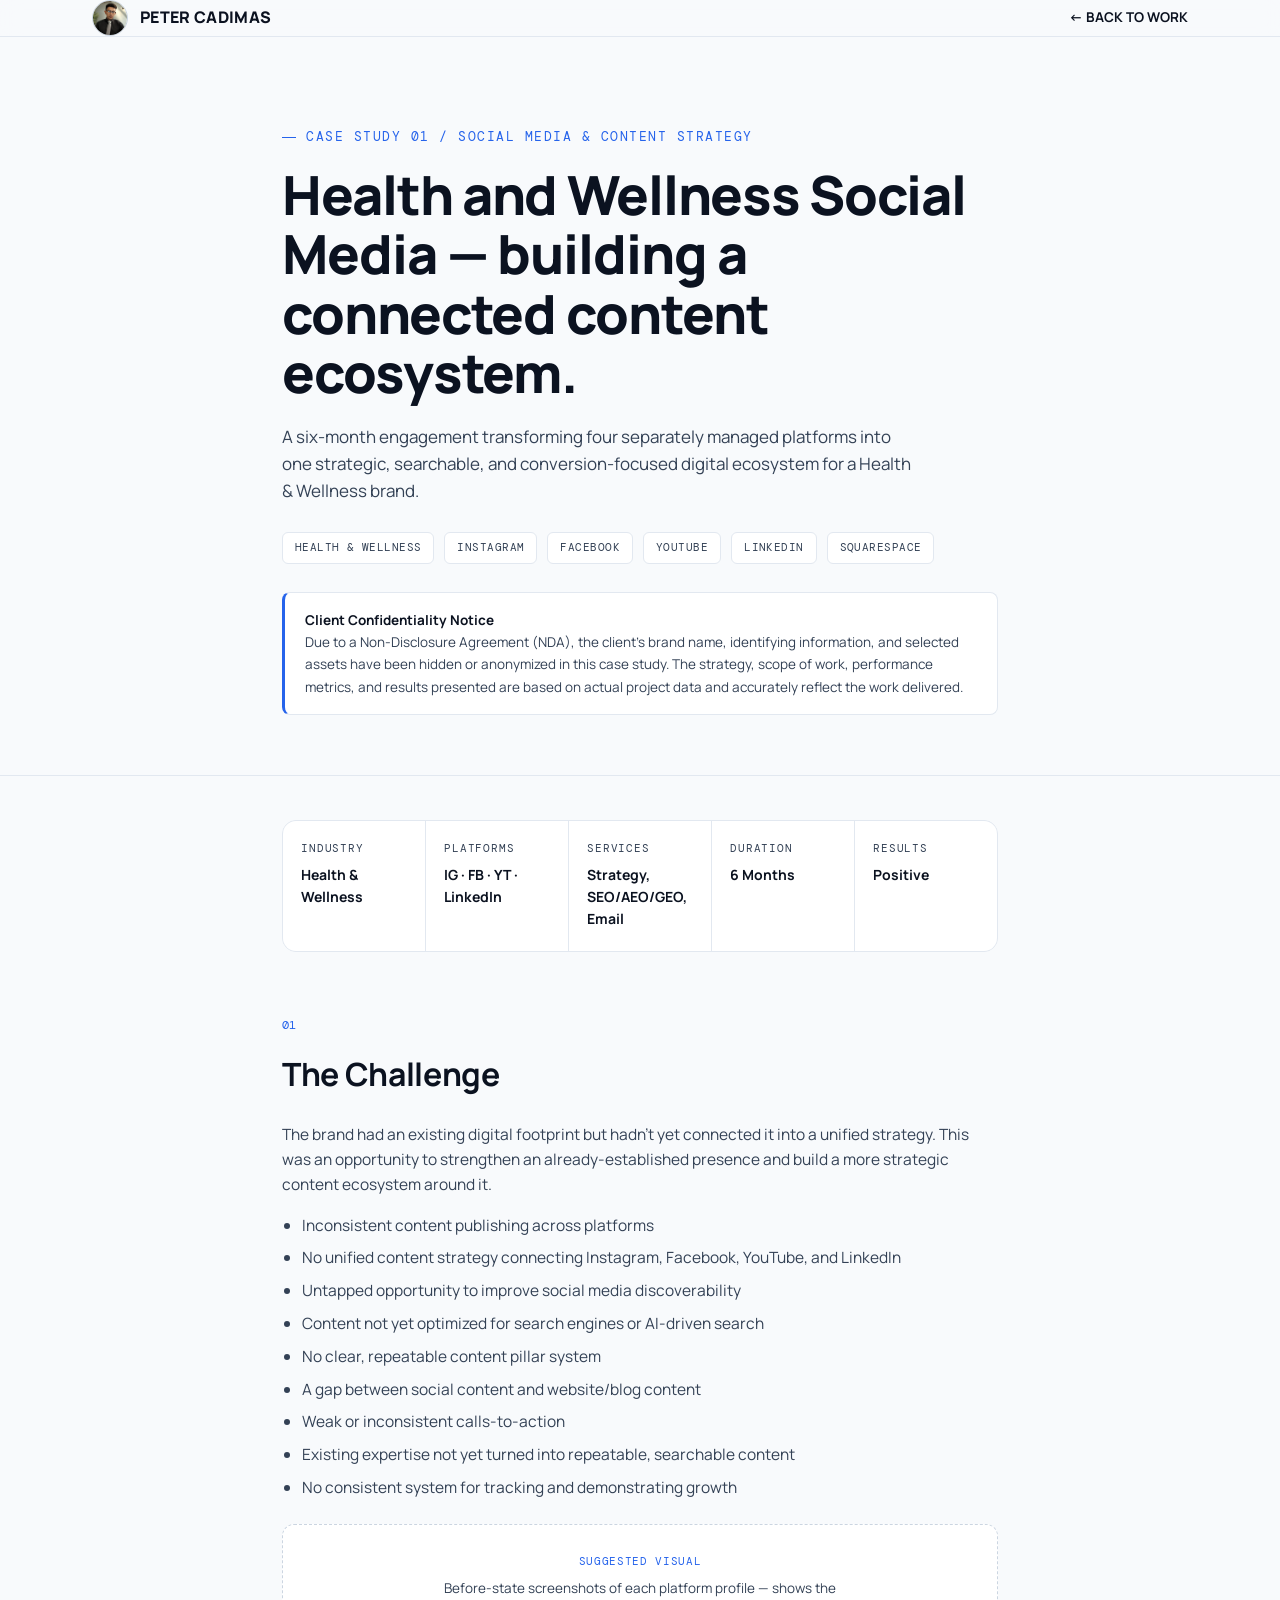
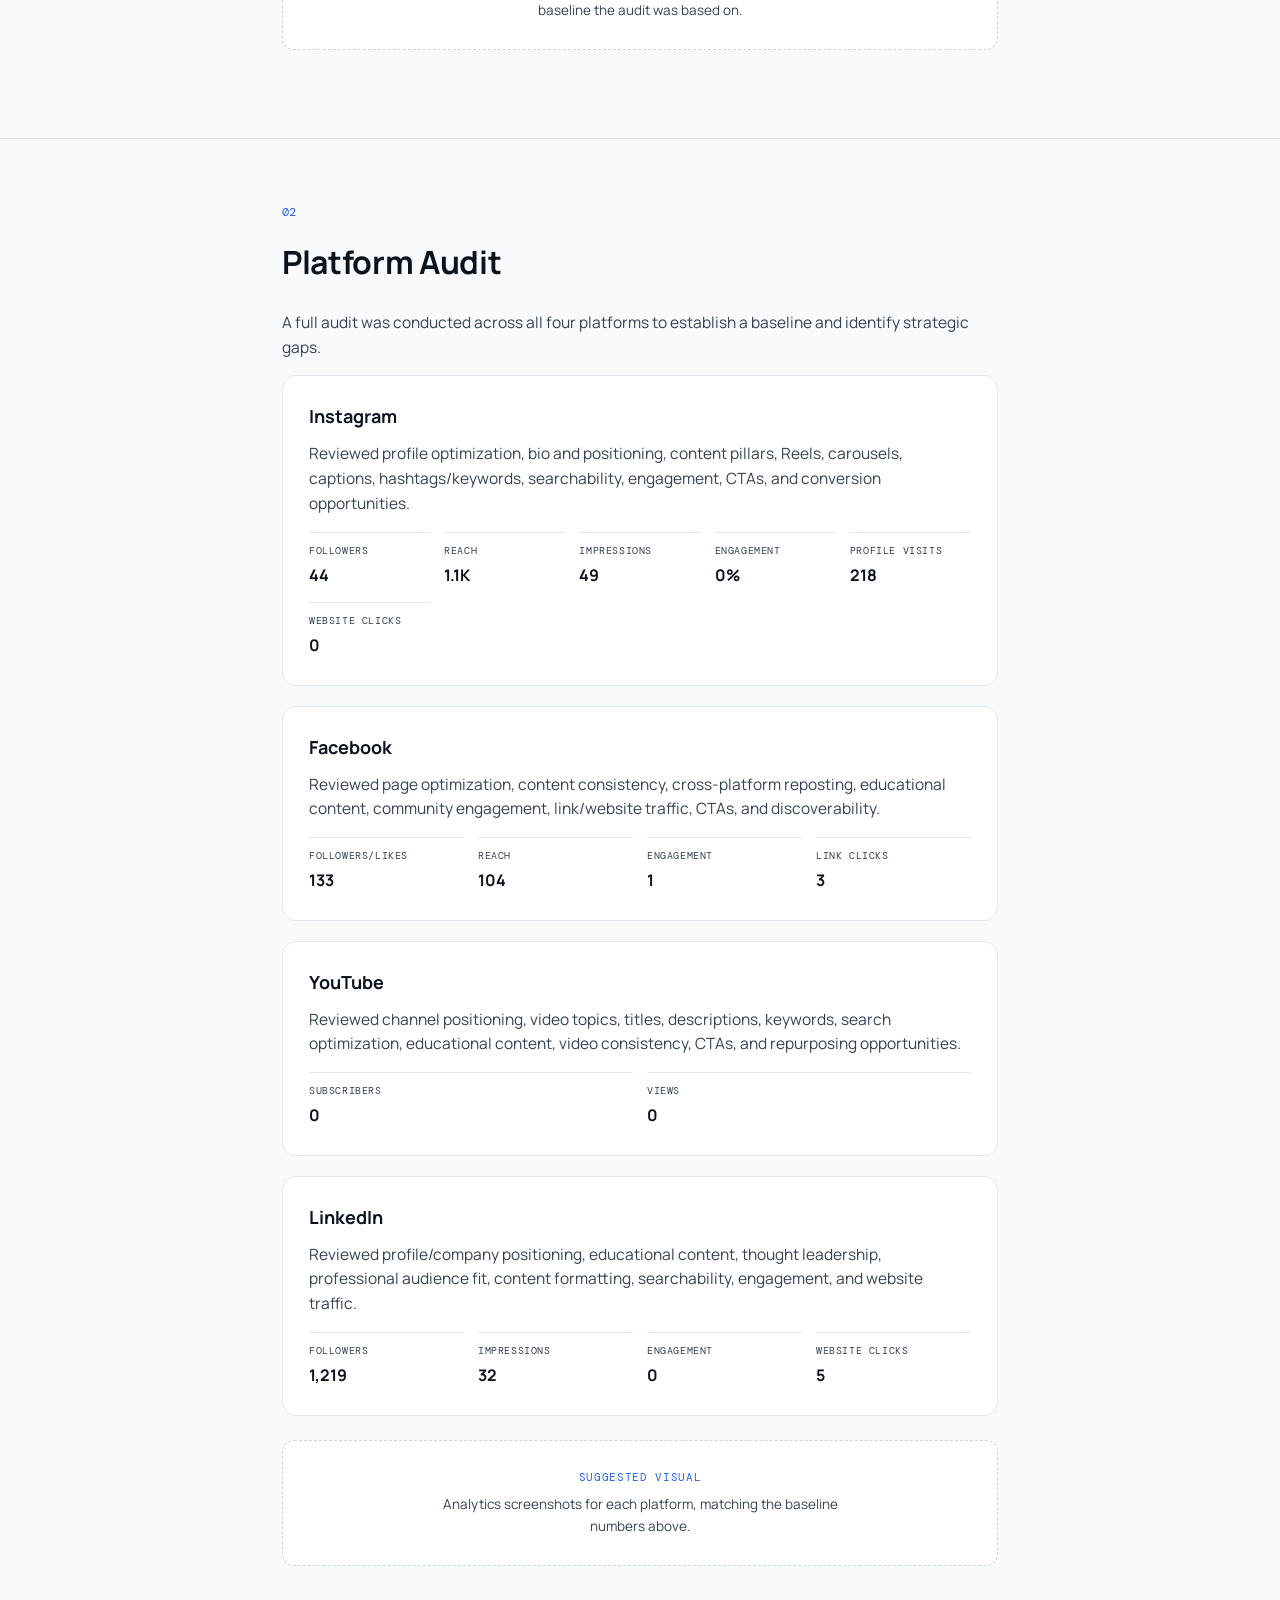
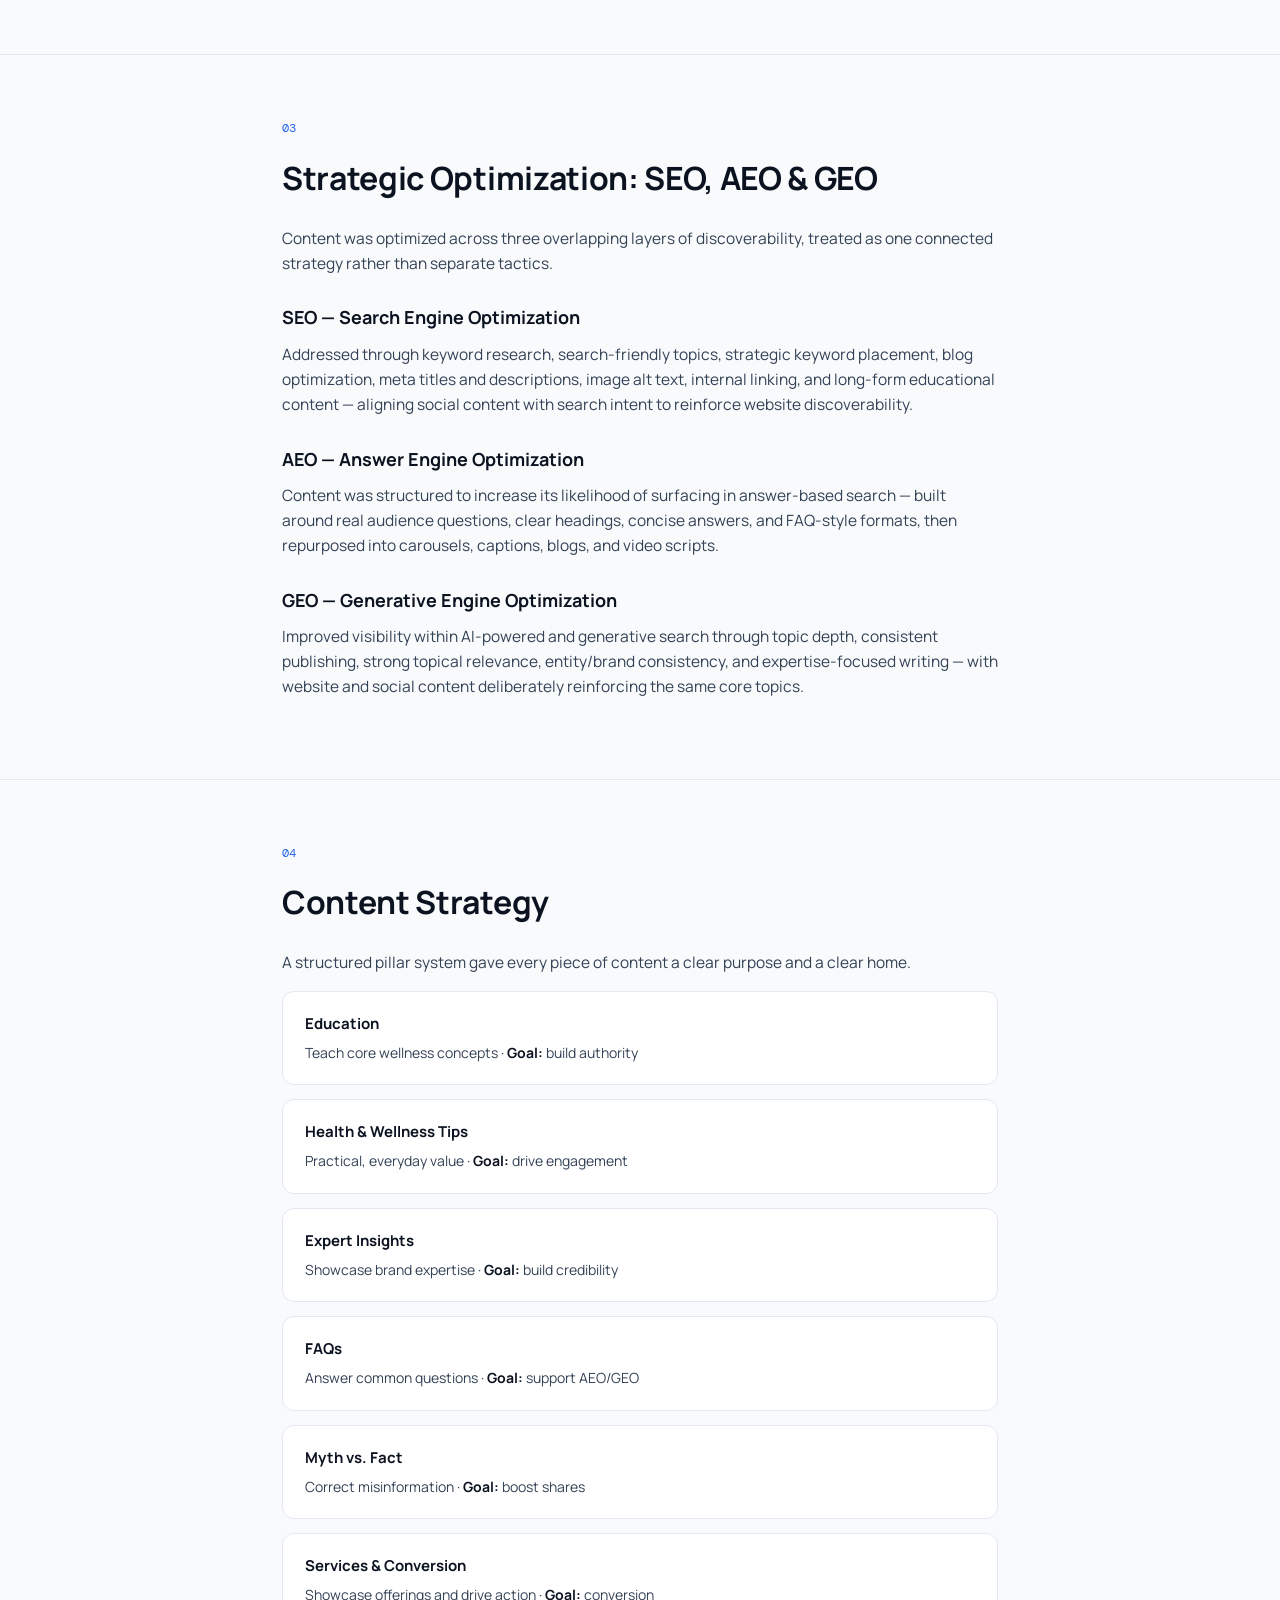
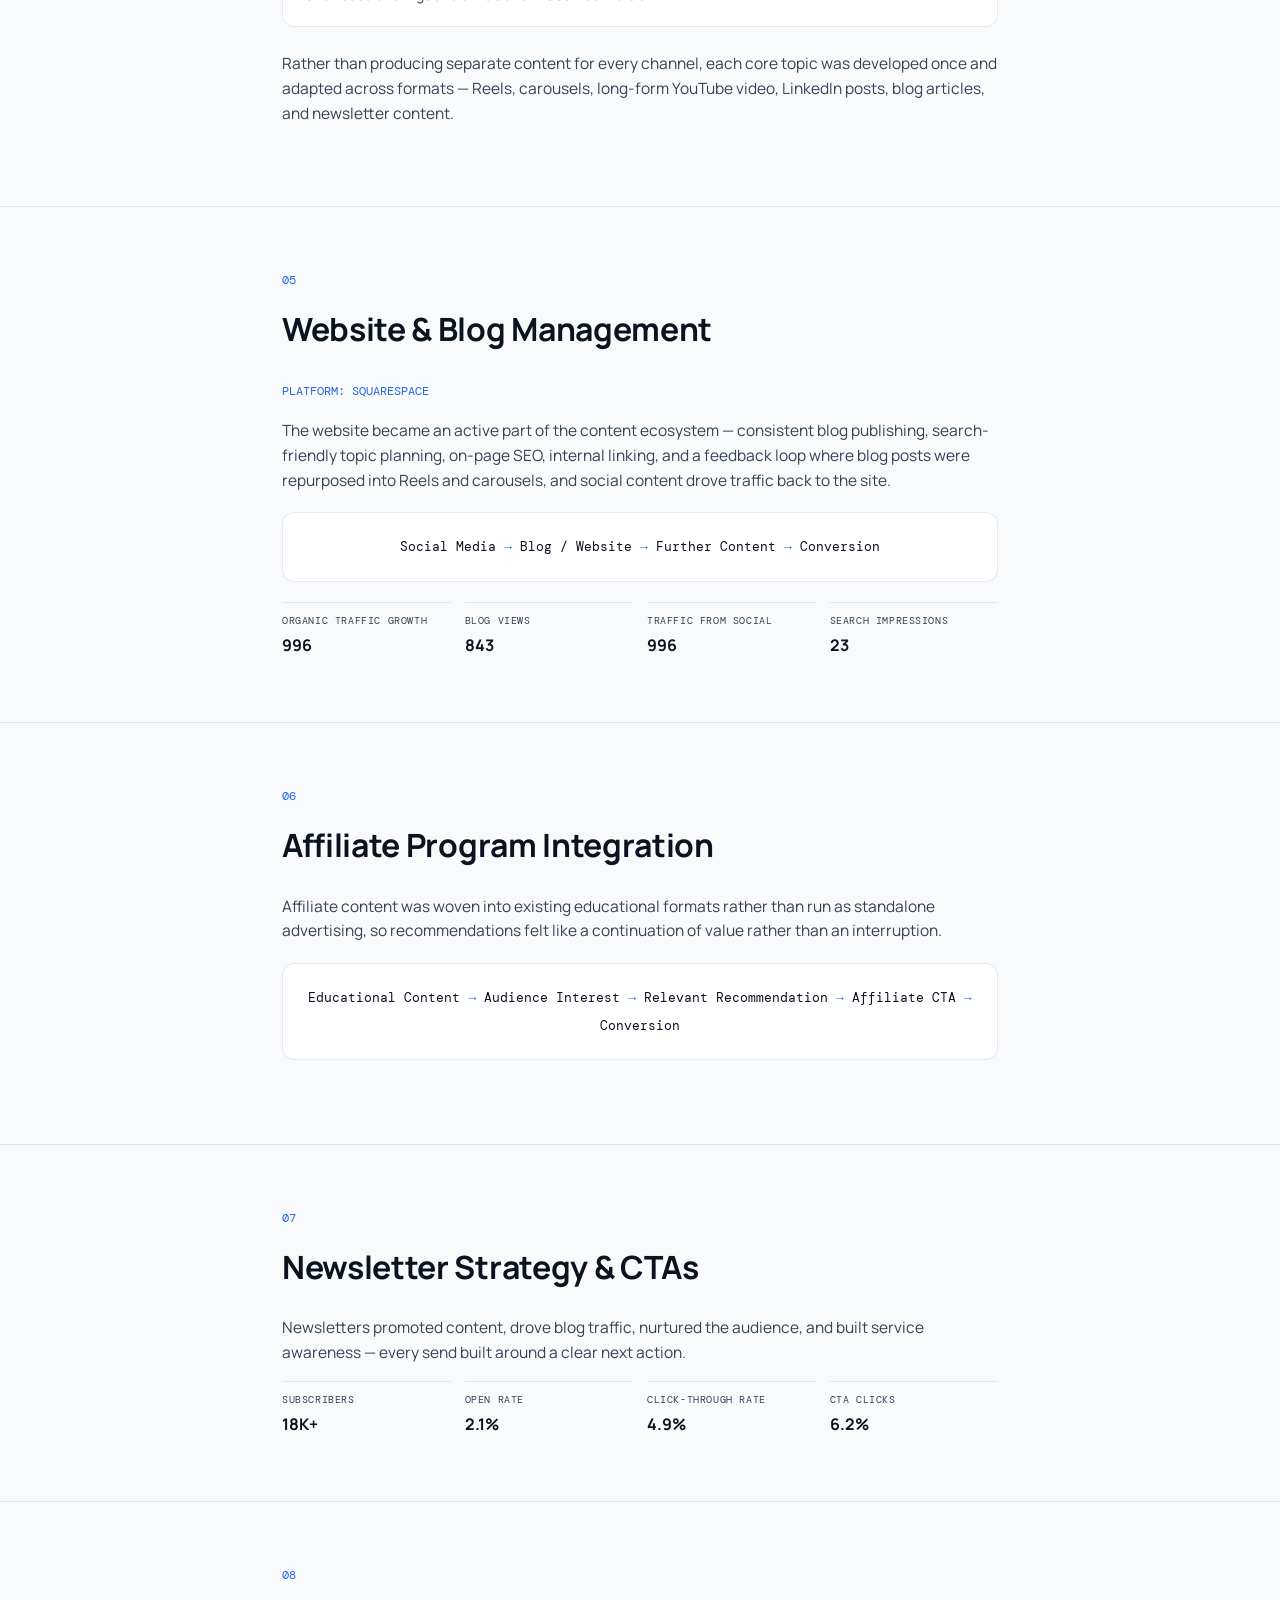
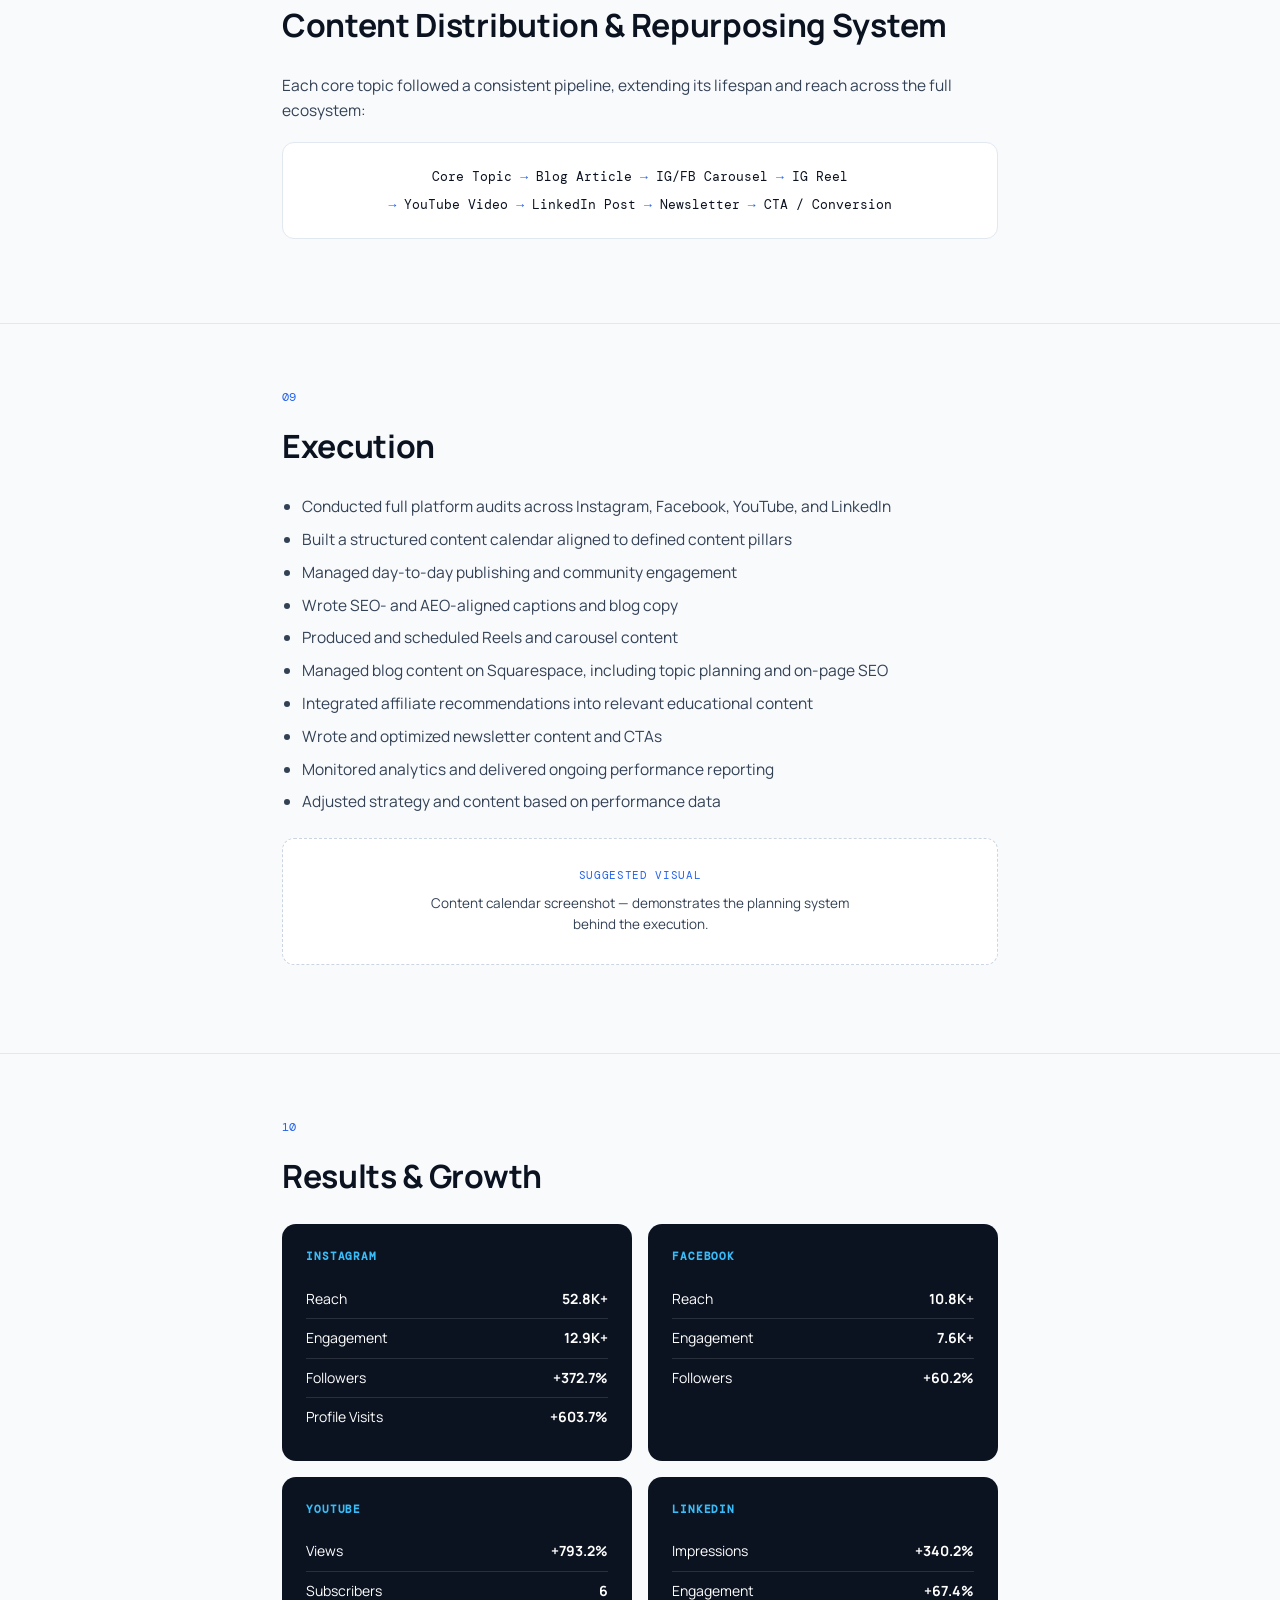
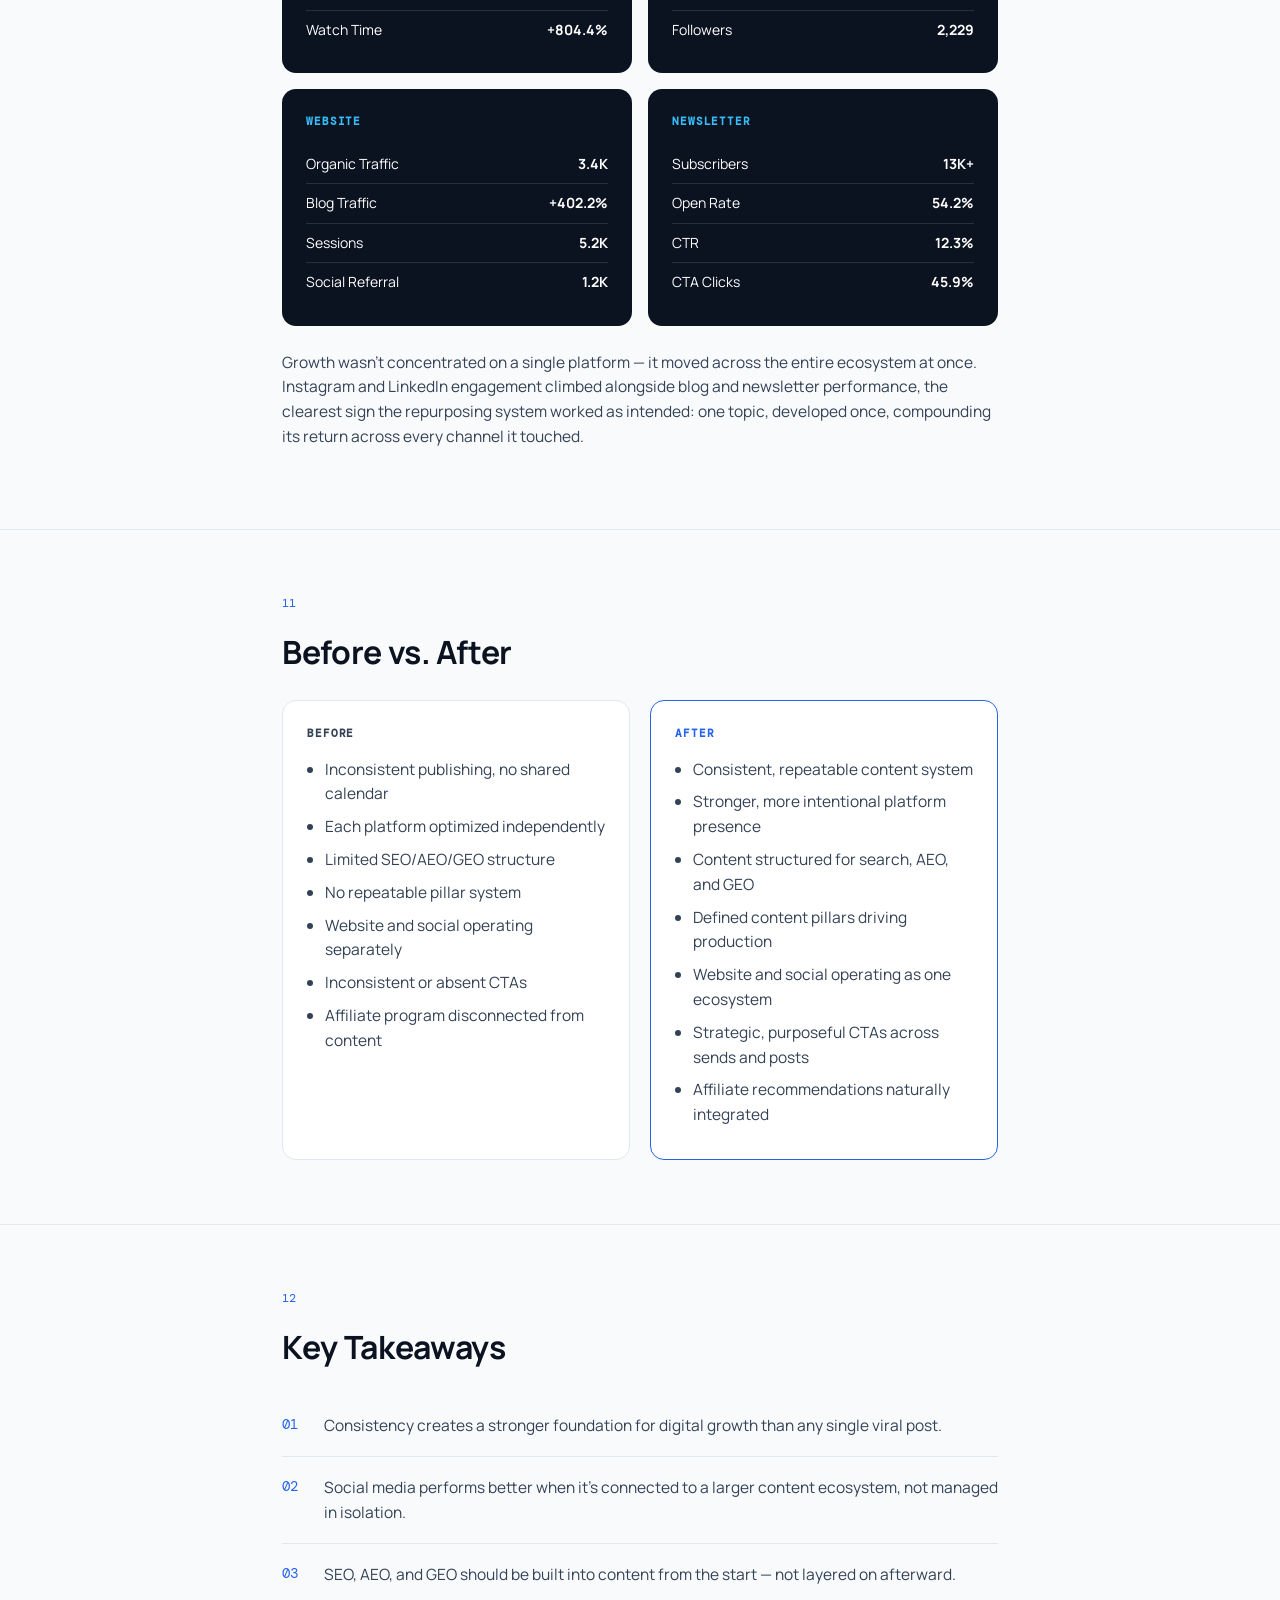
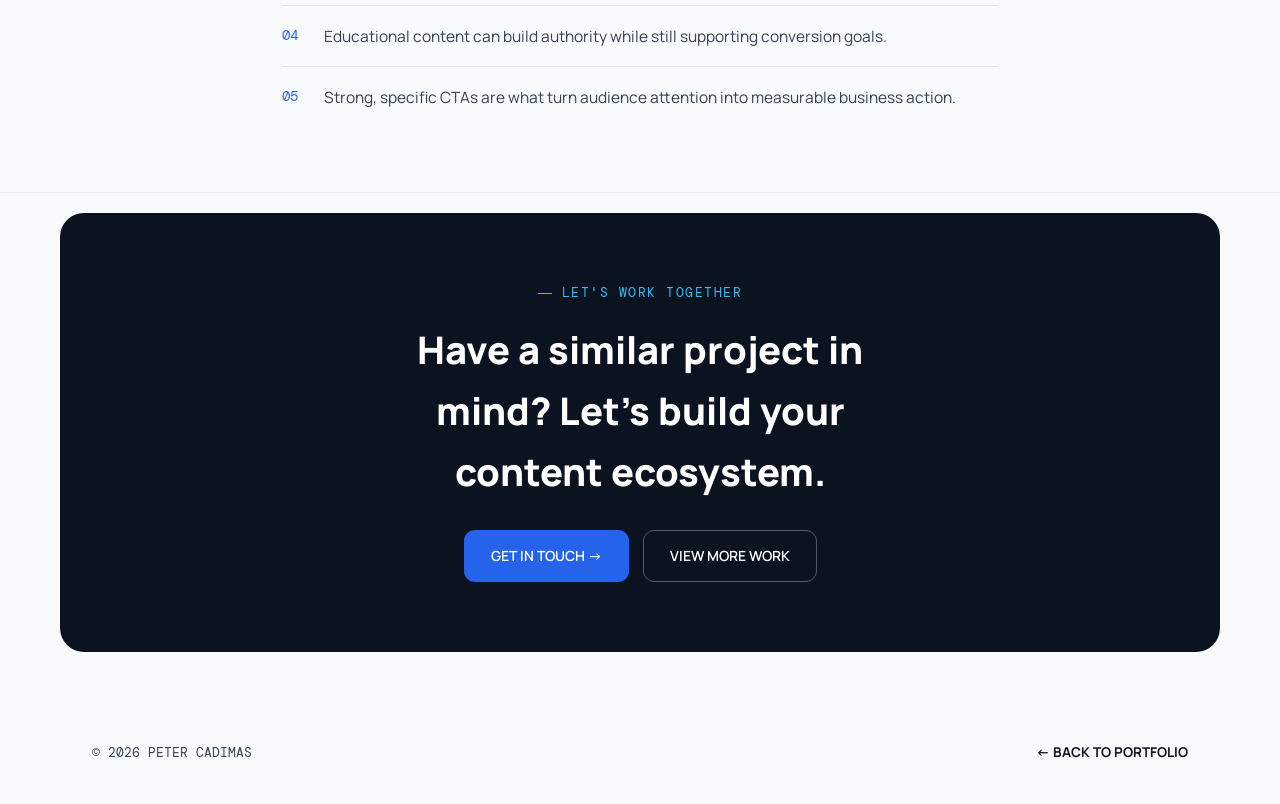
==== commit 61bbc06f: "Update case-study-experts-in-wellness.html logo image" ====
--- a/case-study-experts-in-wellness.html
+++ b/case-study-experts-in-wellness.html
@@ -226,7 +226,7 @@
 
 <header>
   <nav class="wrap">
-    <div class="logo"><span class="avatar"></span>PETER CADIMAS</div>
+    <div class="logo"><img src="PeterCadimasHeadshot.png" class="avatar" alt="Peter Cadimas">PETER CADIMAS</div>
     <a href="index.html#work" class="back-link">← BACK TO WORK</a>
   </nav>
 </header>
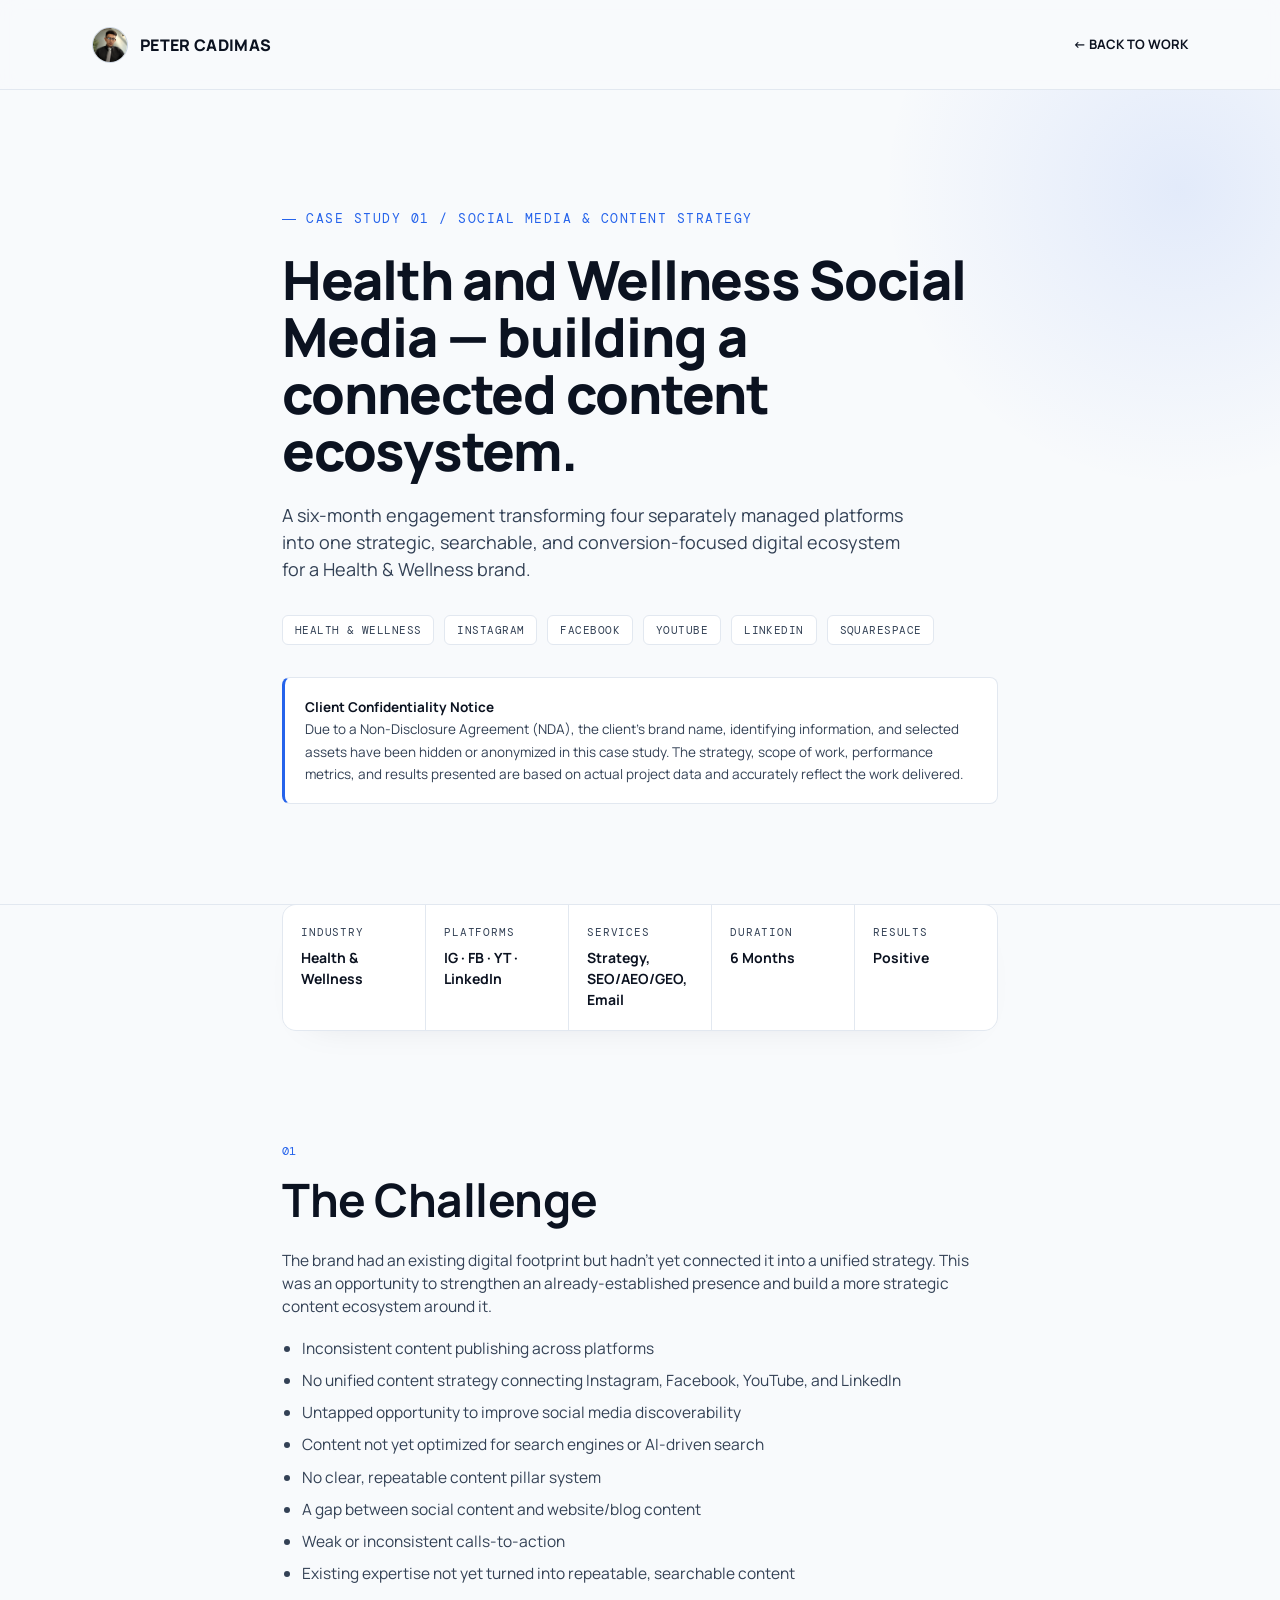
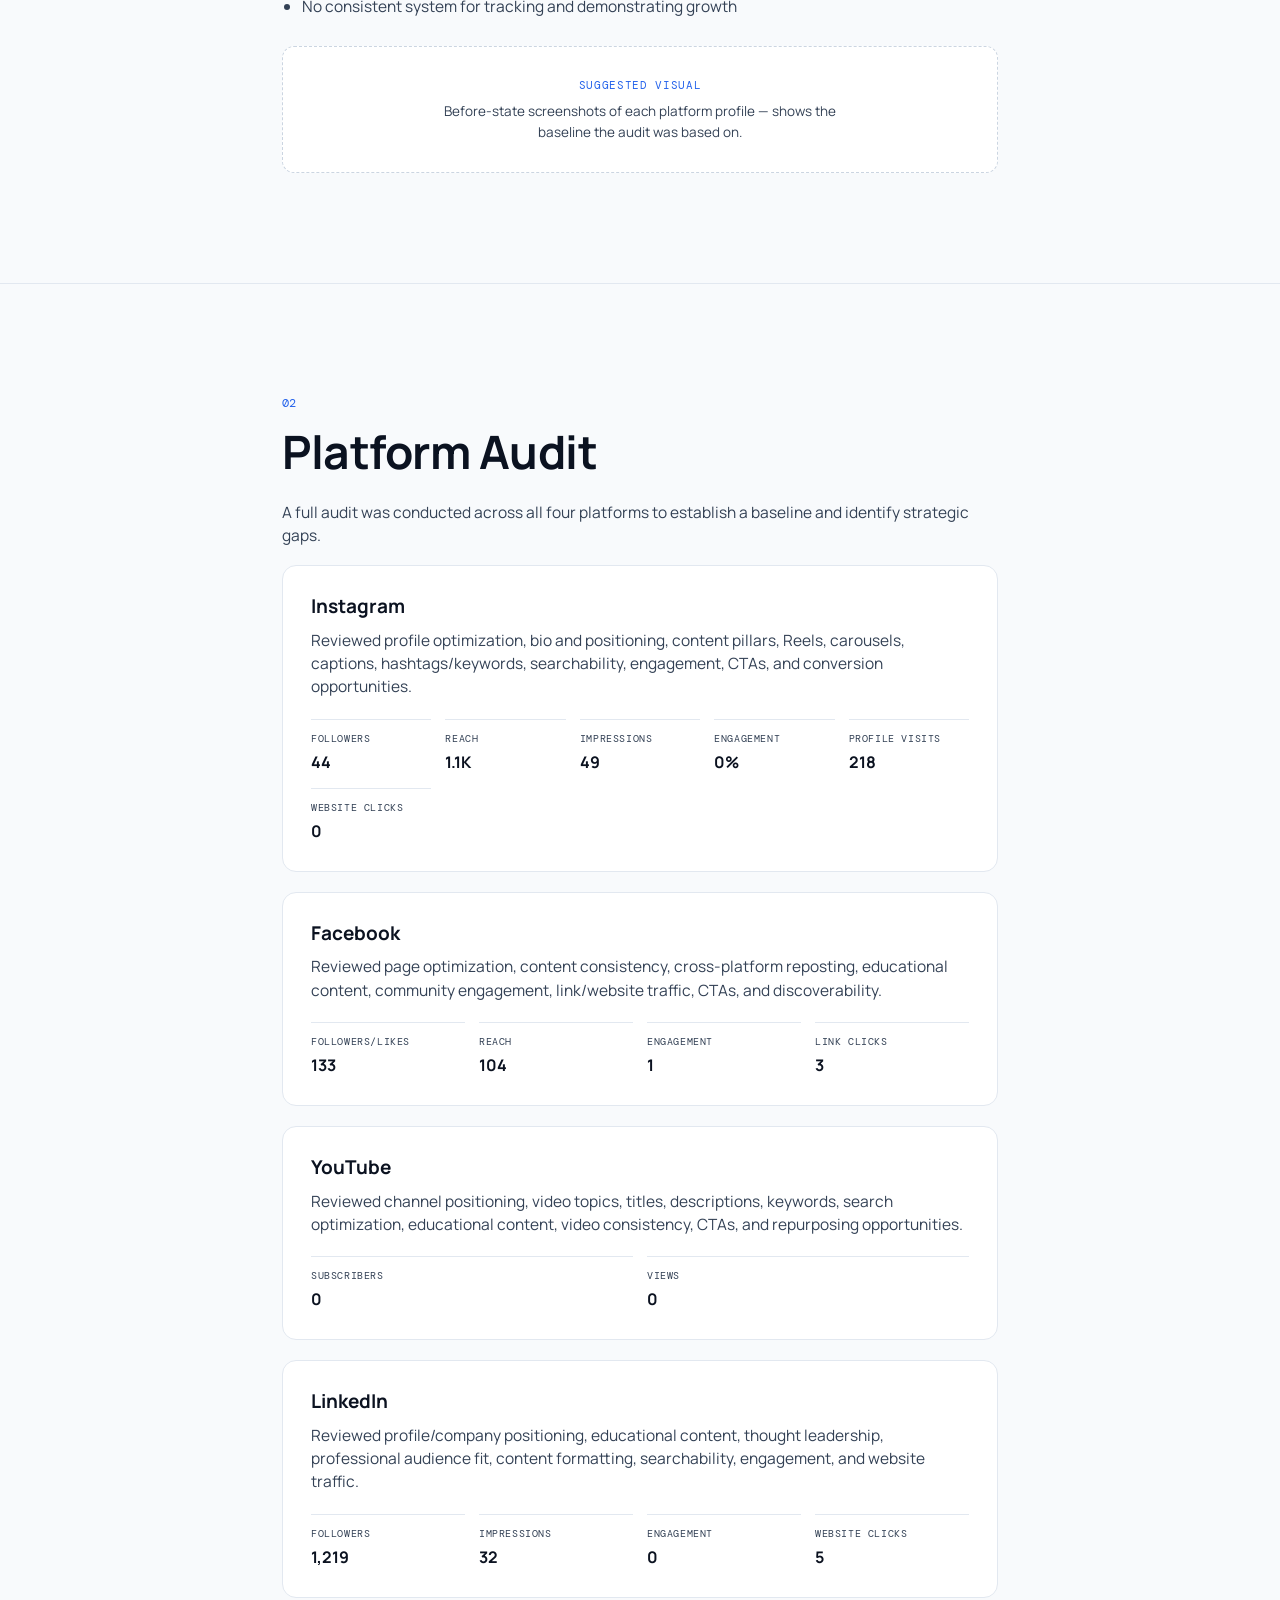
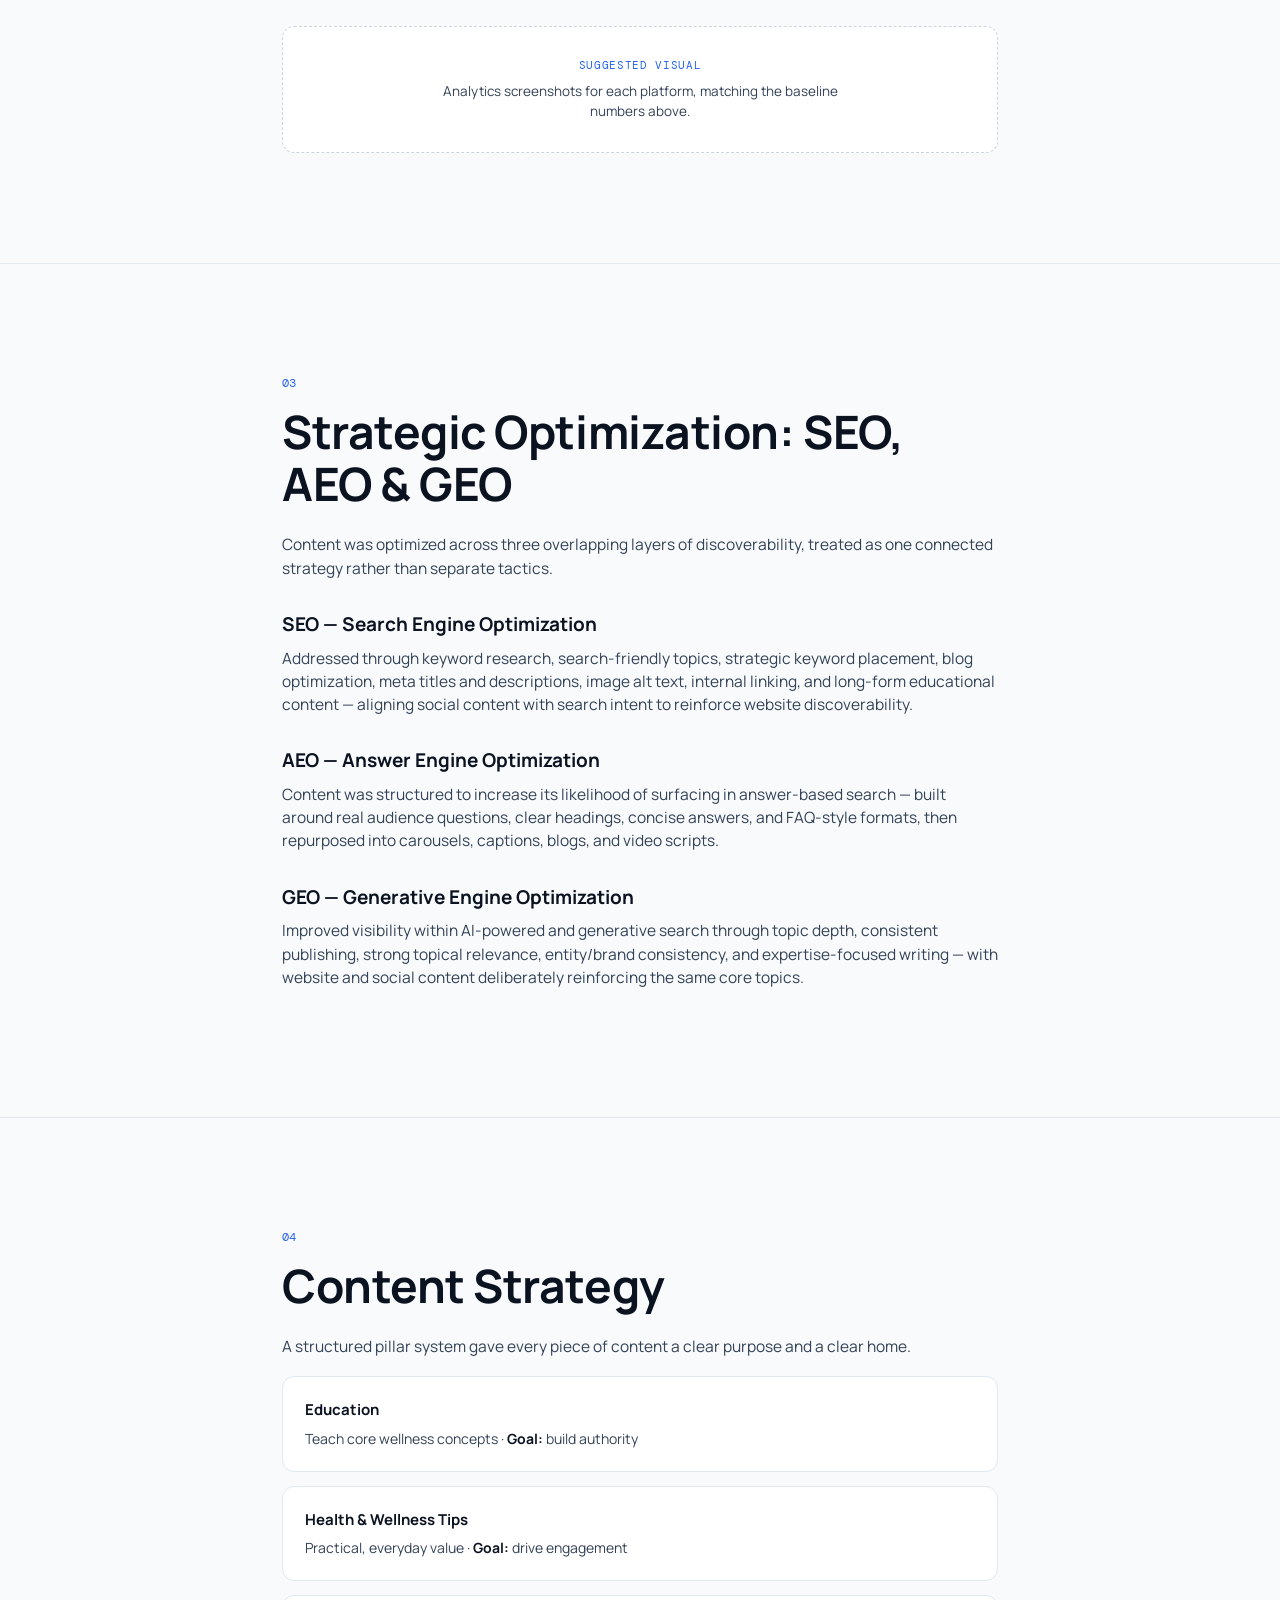
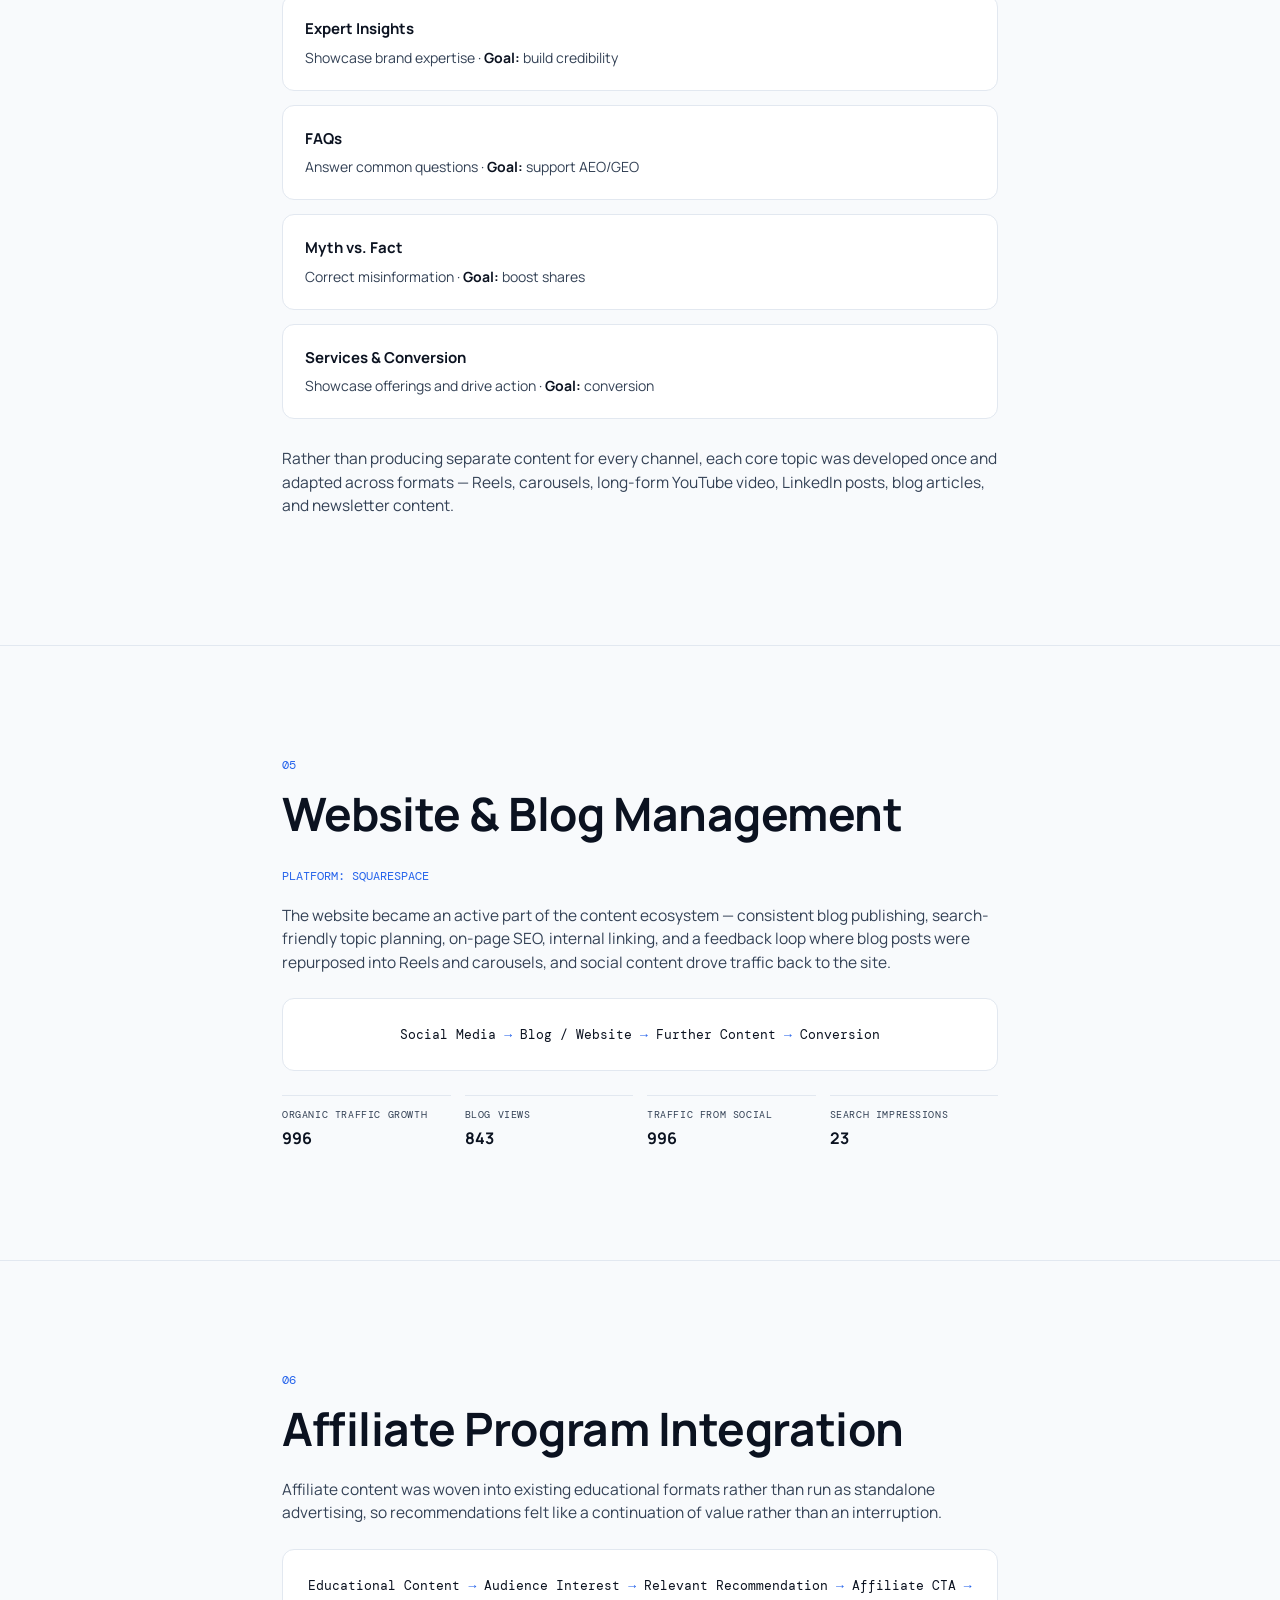
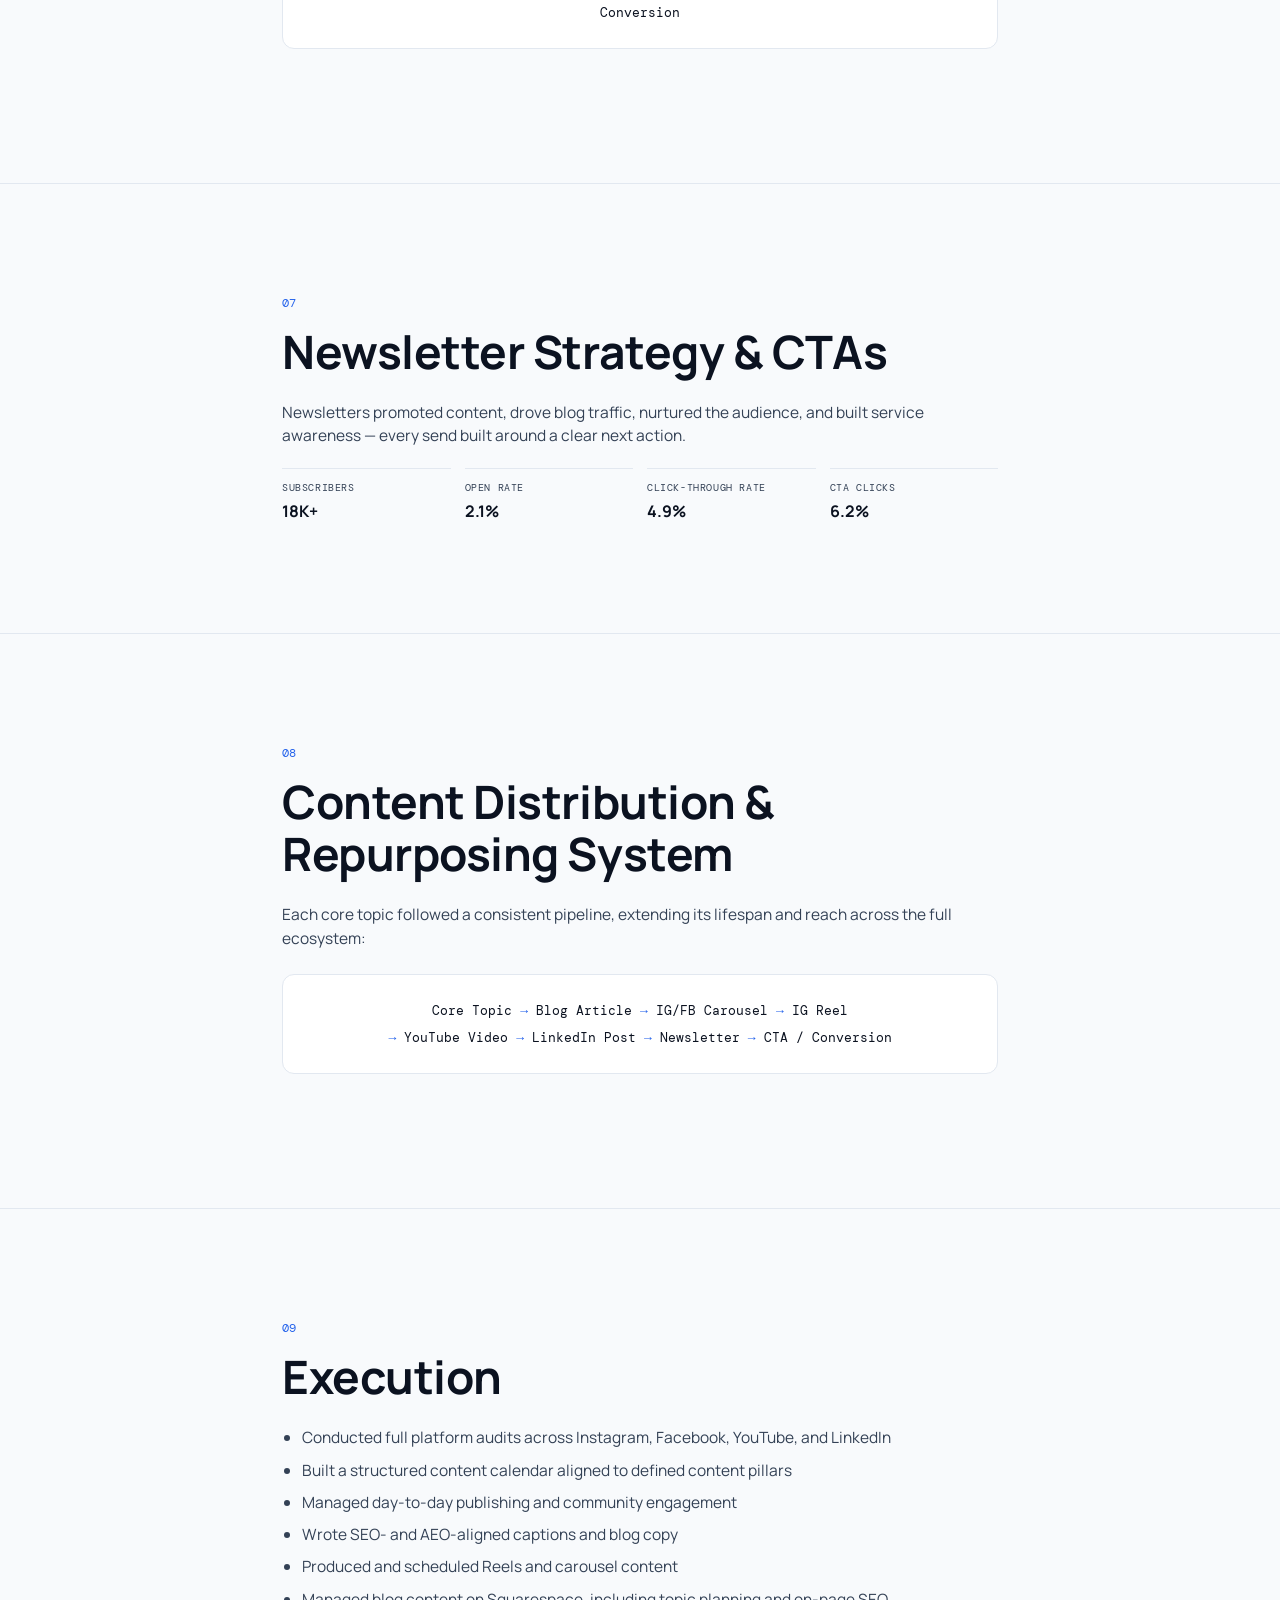
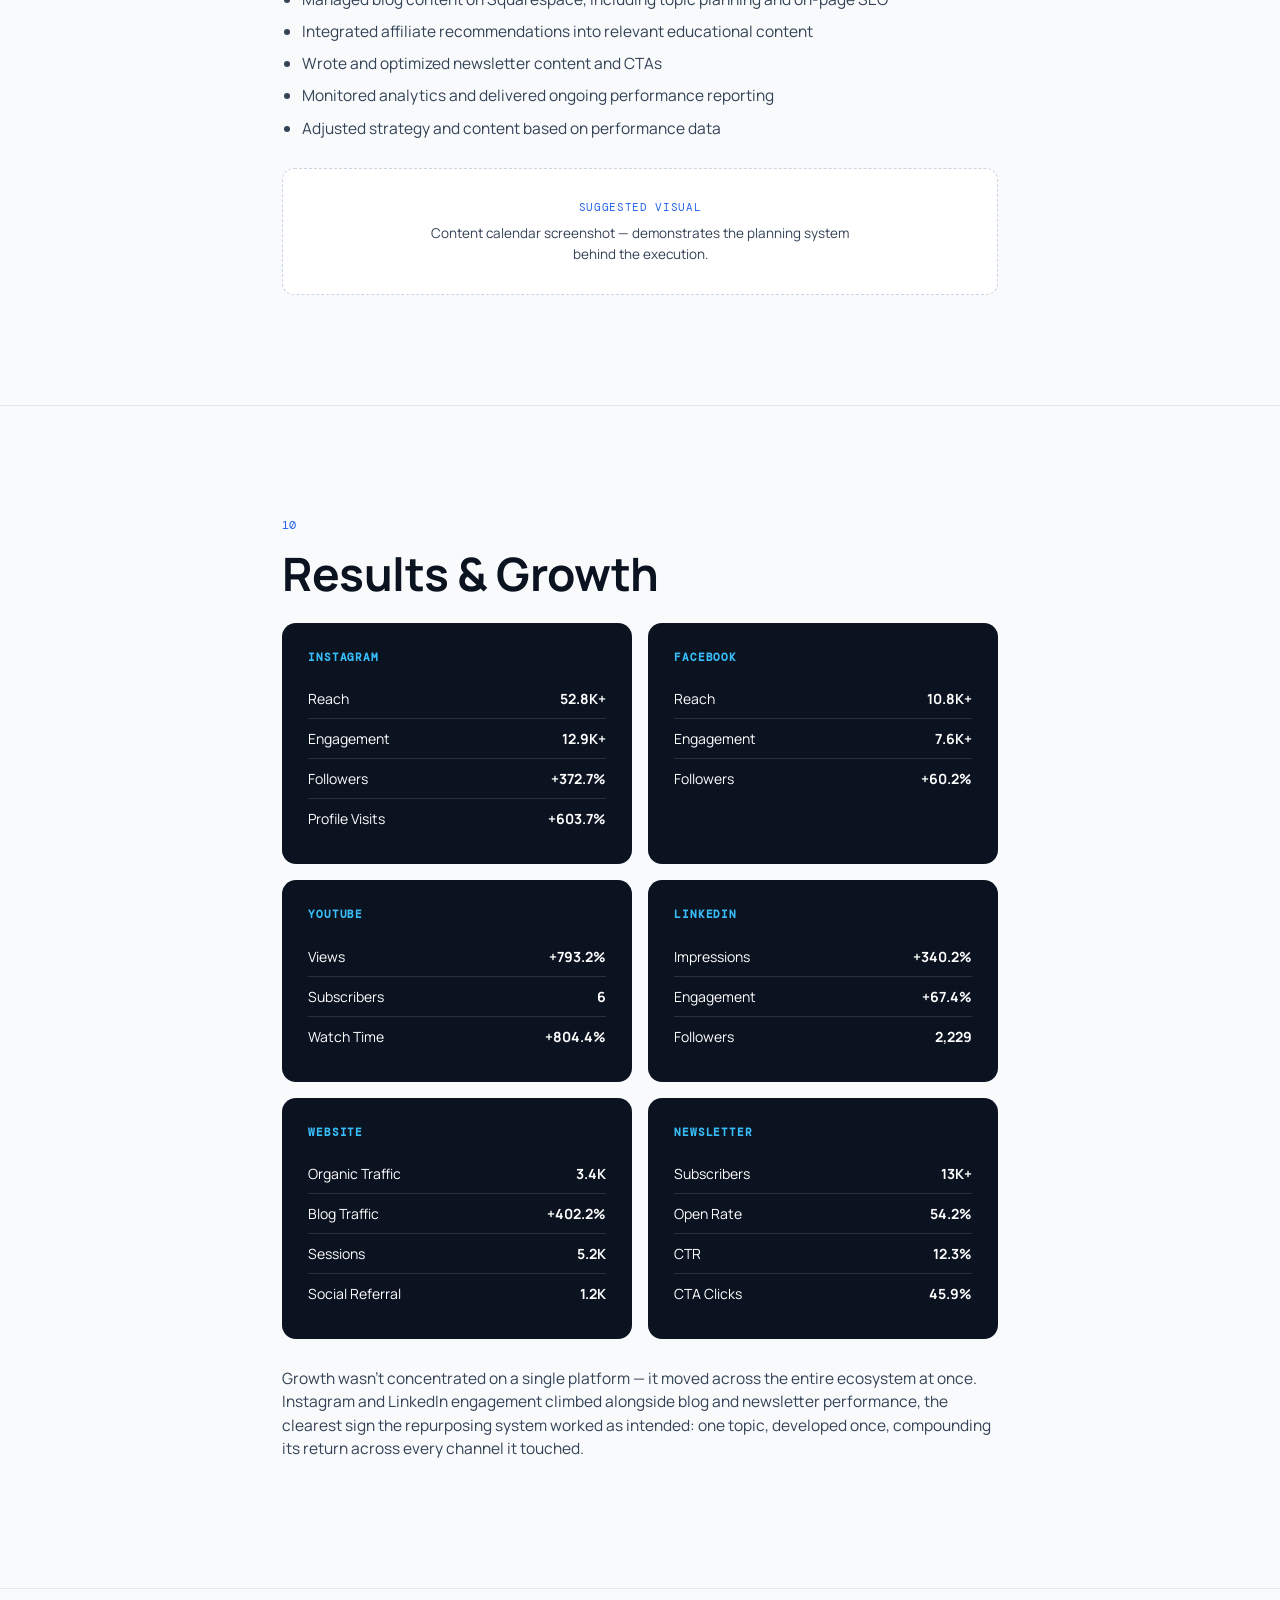
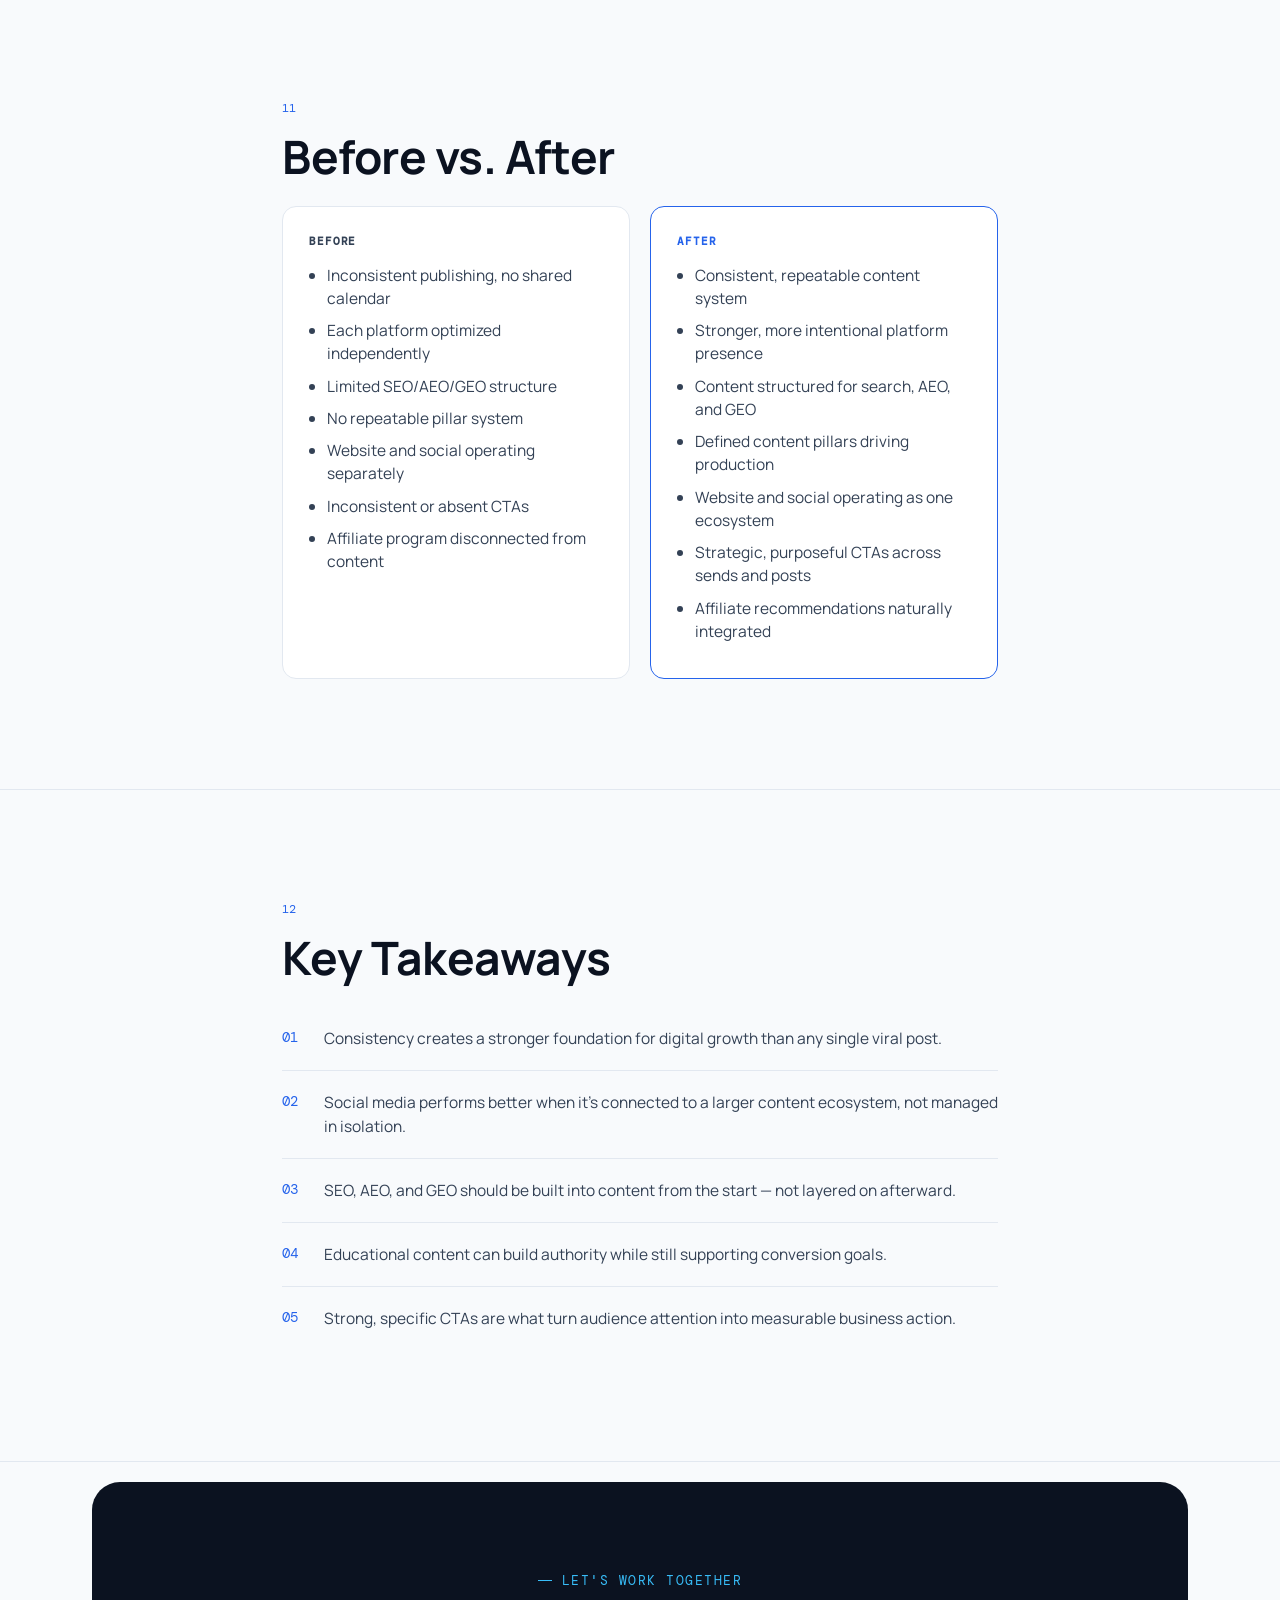
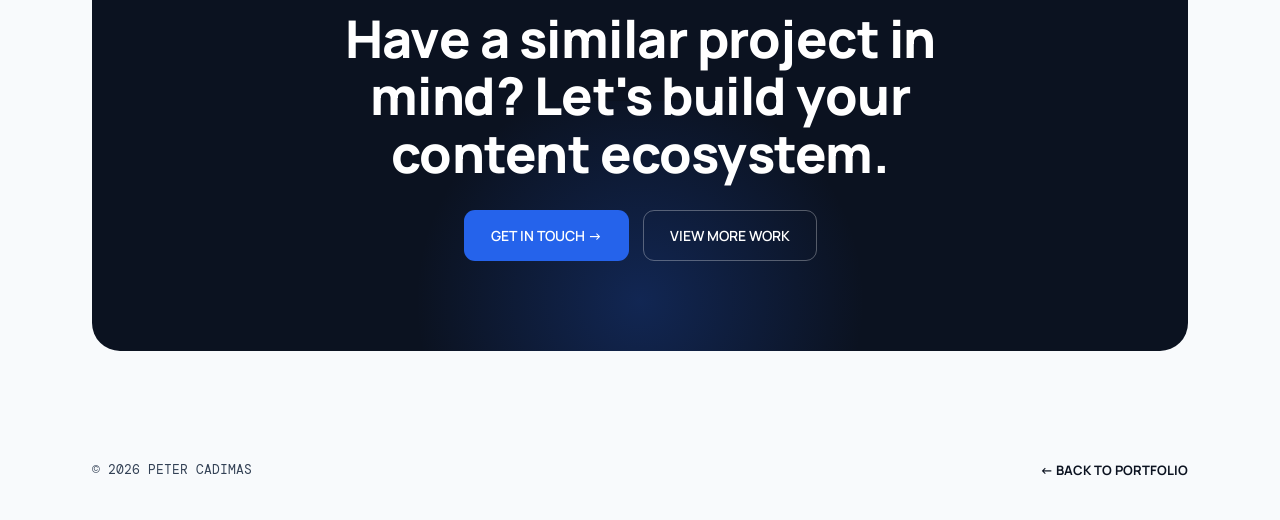
==== commit e93f1eb3: "Update case-study-experts-in-wellness.html updated case-study code to match theme" ====
--- a/case-study-experts-in-wellness.html
+++ b/case-study-experts-in-wellness.html
@@ -8,6 +8,7 @@
 <link rel="preconnect" href="https://fonts.googleapis.com">
 <link rel="preconnect" href="https://fonts.gstatic.com" crossorigin>
 <link href="https://fonts.googleapis.com/css2?family=Manrope:wght@400;500;600;700;800&family=DM+Mono:wght@400;500&display=swap" rel="stylesheet">
+
 <style>
   :root{
     --navy:#0B1220;
@@ -20,214 +21,776 @@
     --max:1160px;
     --content-max:780px;
   }
+
   *{margin:0;padding:0;box-sizing:border-box;}
+
   html{scroll-behavior:smooth;}
+
   body{
     font-family:'Manrope',sans-serif;
     background:var(--bg);
     color:var(--slate);
     -webkit-font-smoothing:antialiased;
-    line-height:1.6;
-  }
-  a{color:inherit;text-decoration:none;}
-  img{max-width:100%;display:block;}
-  .mono{font-family:'DM Mono',monospace;}
-  .wrap{max-width:var(--max);margin:0 auto;padding:0 32px;}
-  .content{max-width:var(--content-max);margin:0 auto;padding:0 32px;}
-  @media (max-width:640px){.wrap,.content{padding:0 20px;}}
+    line-height:1.5;
+  }
+
+  a{
+    color:inherit;
+    text-decoration:none;
+  }
+
+  ul{list-style:none;}
+
+  img{
+    max-width:100%;
+    display:block;
+  }
+
+  .mono{
+    font-family:'DM Mono',monospace;
+  }
+
+  .wrap{
+    max-width:var(--max);
+    margin:0 auto;
+    padding:0 32px;
+  }
+
+  .content{
+    max-width:var(--content-max);
+    margin:0 auto;
+    padding:0 32px;
+  }
+
+  @media (max-width:640px){
+    .wrap,
+    .content{
+      padding:0 20px;
+    }
+  }
+
+  /* ---------- utility ---------- */
 
   .eyebrow{
     font-family:'DM Mono',monospace;
-    font-size:12.5px;letter-spacing:.12em;text-transform:uppercase;
+    font-size:12.5px;
+    letter-spacing:.12em;
+    text-transform:uppercase;
     color:var(--blue);
-    display:flex;align-items:center;gap:10px;
-  }
-  .eyebrow::before{content:"";width:14px;height:1px;background:var(--blue);display:inline-block;}
-  .sq{width:6px;height:6px;background:var(--blue);display:inline-block;flex-shrink:0;}
-
-  /* nav */
+    display:flex;
+    align-items:center;
+    gap:10px;
+  }
+
+  .eyebrow::before{
+    content:"";
+    width:14px;
+    height:1px;
+    background:var(--blue);
+    display:inline-block;
+  }
+
+  .sq{
+    width:6px;
+    height:6px;
+    background:var(--blue);
+    display:inline-block;
+    flex-shrink:0;
+  }
+
+  /* ---------- nav ---------- */
+
   header{
-    position:sticky;top:0;z-index:100;
+    position:sticky;
+    top:0;
+    z-index:100;
+    min-height:90px;
+    display:flex;
+    align-items:center;
     background:rgba(248,250,252,0.85);
     backdrop-filter:blur(10px);
     border-bottom:1px solid var(--border);
   }
-  nav{display:flex;align-items:center;justify-content:space-between;padding:20px 0;}
-  .logo{font-weight:800;font-size:16px;letter-spacing:.02em;color:var(--navy);display:flex;align-items:center;gap:12px;}
-  .avatar{width:36px;height:36px;border-radius:50%;background:var(--border);border:1px solid #CBD5E1;flex-shrink:0;}
+
+  nav{
+    width:100%;
+    display:flex;
+    align-items:center;
+    padding:20px 0;
+  }
+
+  .logo{
+    font-weight:800;
+    font-size:16px;
+    letter-spacing:.02em;
+    color:var(--navy);
+    display:flex;
+    align-items:center;
+    gap:12px;
+  }
+
+  .avatar{
+    width:36px;
+    height:36px;
+    border-radius:50%;
+    background:var(--border);
+    border:1px solid #CBD5E1;
+    flex-shrink:0;
+  }
+
   .back-link{
-    font-size:13.5px;font-weight:700;color:var(--navy);
-    display:flex;align-items:center;gap:6px;
-  }
-  .back-link:hover{color:var(--blue);}
-
-  /* hero */
-  .cs-hero{padding:90px 0 60px;border-bottom:1px solid var(--border);}
-  .cs-hero .content{max-width:var(--content-max);}
+    margin-left:auto;
+    font-size:13px;
+    font-weight:700;
+    color:var(--navy);
+    display:flex;
+    align-items:center;
+    gap:6px;
+    transition:color .2s;
+  }
+
+  .back-link:hover{
+    color:var(--blue);
+  }
+
+  /* ---------- hero ---------- */
+
+  .cs-hero{
+    padding:120px 0 100px;
+    position:relative;
+    overflow:hidden;
+    border-bottom:1px solid var(--border);
+  }
+
+  .cs-hero::before{
+    content:"";
+    position:absolute;
+    top:-200px;
+    right:-200px;
+    width:600px;
+    height:600px;
+    background:radial-gradient(
+      circle,
+      rgba(37,99,235,0.10) 0%,
+      rgba(56,189,248,0) 70%
+    );
+    pointer-events:none;
+  }
+
+  .cs-hero .content{
+    max-width:var(--content-max);
+    position:relative;
+    z-index:1;
+  }
+
   .cs-hero h1{
     font-weight:800;
-    font-size:clamp(32px,5vw,54px);
-    line-height:1.1;letter-spacing:-.02em;
+    font-size:clamp(38px,5vw,54px);
+    line-height:1.06;
+    letter-spacing:-.02em;
     color:var(--navy);
-    margin:18px 0 20px;
-  }
-  .cs-hero .lede{font-size:17px;color:var(--slate);max-width:640px;}
-  .cs-tags{display:flex;gap:10px;flex-wrap:wrap;margin-top:28px;}
+    margin:22px 0 22px;
+  }
+
+  .cs-hero .lede{
+    font-size:18px;
+    color:var(--slate);
+    max-width:640px;
+    margin-bottom:0;
+  }
+
+  .cs-tags{
+    display:flex;
+    gap:10px;
+    flex-wrap:wrap;
+    margin-top:32px;
+  }
+
   .cs-tag{
-    font-family:'DM Mono',monospace;font-size:11px;letter-spacing:.04em;
-    padding:6px 12px;border-radius:6px;
-    background:var(--white);border:1px solid var(--border);color:var(--slate);
-  }
-.nda-note{
-  margin-top:28px;
-  font-size:13.5px;
-  line-height:1.65;
-  color:var(--slate);
-  background:var(--white);
-  border:1px solid var(--border);
-  border-left:3px solid var(--blue);
-  border-radius:8px;
-  padding:16px 20px;
-}
-
-.nda-note strong{
-  color:var(--navy);
-  font-weight:700;
-}
-
-  /* snapshot */
+    font-family:'DM Mono',monospace;
+    font-size:11px;
+    letter-spacing:.04em;
+    padding:6px 12px;
+    border-radius:6px;
+    background:var(--white);
+    border:1px solid var(--border);
+    color:var(--slate);
+  }
+
+  .nda-note{
+    margin-top:32px;
+    font-size:13.5px;
+    line-height:1.65;
+    color:var(--slate);
+    background:var(--white);
+    border:1px solid var(--border);
+    border-left:3px solid var(--blue);
+    border-radius:8px;
+    padding:18px 20px;
+  }
+
+  .nda-note strong{
+    color:var(--navy);
+    font-weight:700;
+  }
+
+  /* ---------- snapshot ---------- */
+
   .snapshot{
-    max-width:var(--content-max);margin:44px auto 0;padding:0 32px;
-  }
-  @media (max-width:640px){.snapshot{padding:0 20px;}}
+    max-width:var(--content-max);
+    margin:0 auto;
+    padding:0 32px;
+    transform:translateY(-1px);
+  }
+
+  @media (max-width:640px){
+    .snapshot{
+      padding:0 20px;
+    }
+  }
+
   .snapshot-grid{
-    display:grid;grid-template-columns:repeat(5,1fr);
-    border:1px solid var(--border);border-radius:14px;overflow:hidden;
-    background:var(--border);gap:1px;
-  }
-  @media (max-width:760px){.snapshot-grid{grid-template-columns:repeat(2,1fr);}}
-  .snap-cell{background:var(--white);padding:20px 18px;}
-  .snap-cell .label{font-family:'DM Mono',monospace;font-size:10.5px;letter-spacing:.08em;text-transform:uppercase;color:var(--slate);margin-bottom:6px;}
-  .snap-cell .val{font-size:14px;font-weight:700;color:var(--navy);}
-
-  /* content sections */
-  .cs-section{padding:64px 0;border-bottom:1px solid var(--border);}
-  .cs-section:last-of-type{border-bottom:none;}
-  .cs-section .content{max-width:var(--content-max);}
-  .cs-section .num{font-family:'DM Mono',monospace;font-size:12px;color:var(--blue);margin-bottom:14px;display:block;}
+    display:grid;
+    grid-template-columns:repeat(5,1fr);
+    border:1px solid var(--border);
+    border-radius:14px;
+    overflow:hidden;
+    background:var(--border);
+    gap:1px;
+    box-shadow:0 16px 40px -30px rgba(11,18,32,0.15);
+  }
+
+  @media (max-width:760px){
+    .snapshot-grid{
+      grid-template-columns:repeat(2,1fr);
+    }
+  }
+
+  .snap-cell{
+    background:var(--white);
+    padding:20px 18px;
+  }
+
+  .snap-cell .label{
+    font-family:'DM Mono',monospace;
+    font-size:10.5px;
+    letter-spacing:.08em;
+    text-transform:uppercase;
+    color:var(--slate);
+    margin-bottom:6px;
+  }
+
+  .snap-cell .val{
+    font-size:14px;
+    font-weight:700;
+    color:var(--navy);
+  }
+
+  /* ---------- content sections ---------- */
+
+  .cs-section{
+    padding:110px 0;
+    border-bottom:1px solid var(--border);
+  }
+
+  @media (max-width:760px){
+    .cs-section{
+      padding:70px 0;
+    }
+  }
+
+  .cs-section:last-of-type{
+    border-bottom:none;
+  }
+
+  .cs-section .content{
+    max-width:var(--content-max);
+  }
+
+  .cs-section .num{
+    font-family:'DM Mono',monospace;
+    font-size:12px;
+    color:var(--blue);
+    margin-bottom:14px;
+    display:block;
+  }
+
   .cs-section h2{
-    font-weight:700;font-size:clamp(24px,3.2vw,32px);
-    color:var(--navy);letter-spacing:-.01em;margin-bottom:22px;
-  }
+    font-weight:700;
+    font-size:clamp(30px,4vw,46px);
+    line-height:1.15;
+    color:var(--navy);
+    letter-spacing:-.01em;
+    margin-bottom:22px;
+  }
+
   .cs-section h3{
-    font-weight:700;font-size:18px;color:var(--navy);
-    margin:28px 0 10px;
-  }
-  .cs-section p{font-size:15.5px;color:var(--slate);margin-bottom:16px;}
-  .cs-section ul{margin:0 0 16px 0;padding-left:20px;}
-  .cs-section ul li{font-size:15.5px;color:var(--slate);margin-bottom:8px;}
+    font-weight:700;
+    font-size:19px;
+    line-height:1.3;
+    color:var(--navy);
+    margin:32px 0 10px;
+  }
+
+  .cs-section p{
+    font-size:15.5px;
+    color:var(--slate);
+    margin-bottom:18px;
+  }
+
+  .cs-section ul{
+    margin:0 0 20px 0;
+    padding-left:20px;
+    list-style:disc;
+  }
+
+  .cs-section ul li{
+    font-size:15.5px;
+    color:var(--slate);
+    margin-bottom:9px;
+  }
+
+  /* ---------- flow ---------- */
+
   .flow{
-    font-family:'DM Mono',monospace;font-size:13px;color:var(--navy);
-    background:var(--white);border:1px solid var(--border);border-radius:12px;
-    padding:20px;text-align:center;line-height:2.1;margin:20px 0;
-  }
-  .flow .arrow{color:var(--blue);}
-
-  /* audit cards */
+    font-family:'DM Mono',monospace;
+    font-size:13px;
+    color:var(--navy);
+    background:var(--white);
+    border:1px solid var(--border);
+    border-radius:12px;
+    padding:22px;
+    text-align:center;
+    line-height:2.1;
+    margin:24px 0;
+  }
+
+  .flow .arrow{
+    color:var(--blue);
+  }
+
+  /* ---------- audit cards ---------- */
+
   .audit-card{
-    background:var(--white);border:1px solid var(--border);border-radius:14px;
-    padding:26px;margin-bottom:20px;
-  }
-  .audit-card h3{margin-top:0;}
-  .kpi-row{display:grid;grid-template-columns:repeat(auto-fit,minmax(120px,1fr));gap:14px;margin-top:16px;}
-  .kpi{border-top:1px solid var(--border);padding-top:10px;}
-  .kpi .k-label{font-family:'DM Mono',monospace;font-size:10px;letter-spacing:.06em;text-transform:uppercase;color:var(--slate);}
-  .kpi .k-val{font-size:16px;font-weight:700;color:var(--navy);margin-top:4px;}
-
-  /* pillar table style */
-  .pillar-list{display:flex;flex-direction:column;gap:14px;}
+    background:var(--white);
+    border:1px solid var(--border);
+    border-radius:14px;
+    padding:28px;
+    margin-bottom:20px;
+    transition:
+      transform .2s ease,
+      box-shadow .2s ease,
+      border-color .2s ease;
+  }
+
+  .audit-card:hover{
+    transform:translateY(-2px);
+    box-shadow:0 18px 40px -28px rgba(11,18,32,0.18);
+    border-color:#CBD5E1;
+  }
+
+  .audit-card h3{
+    margin-top:0;
+  }
+
+  .kpi-row{
+    display:grid;
+    grid-template-columns:repeat(auto-fit,minmax(120px,1fr));
+    gap:14px;
+    margin-top:20px;
+  }
+
+  .kpi{
+    border-top:1px solid var(--border);
+    padding-top:11px;
+  }
+
+  .kpi .k-label{
+    font-family:'DM Mono',monospace;
+    font-size:10px;
+    letter-spacing:.06em;
+    text-transform:uppercase;
+    color:var(--slate);
+  }
+
+  .kpi .k-val{
+    font-size:16px;
+    font-weight:700;
+    color:var(--navy);
+    margin-top:4px;
+  }
+
+  /* ---------- pillar list ---------- */
+
+  .pillar-list{
+    display:flex;
+    flex-direction:column;
+    gap:14px;
+  }
+
   .pillar-item{
-    background:var(--white);border:1px solid var(--border);border-radius:12px;padding:20px 22px;
-  }
-  .pillar-item .p-name{font-weight:700;color:var(--navy);font-size:15px;margin-bottom:6px;}
-  .pillar-item .p-detail{font-size:14px;color:var(--slate);}
-  .pillar-item .p-detail strong{color:var(--navy);}
-
-  /* results */
-  .results-grid{display:grid;grid-template-columns:repeat(2,1fr);gap:16px;}
-  @media (max-width:640px){.results-grid{grid-template-columns:1fr;}}
+    background:var(--white);
+    border:1px solid var(--border);
+    border-radius:12px;
+    padding:22px;
+    transition:
+      transform .2s ease,
+      box-shadow .2s ease,
+      border-color .2s ease;
+  }
+
+  .pillar-item:hover{
+    transform:translateY(-2px);
+    box-shadow:0 18px 40px -28px rgba(11,18,32,0.16);
+    border-color:#CBD5E1;
+  }
+
+  .pillar-item .p-name{
+    font-weight:700;
+    color:var(--navy);
+    font-size:15px;
+    margin-bottom:6px;
+  }
+
+  .pillar-item .p-detail{
+    font-size:14px;
+    color:var(--slate);
+  }
+
+  .pillar-item .p-detail strong{
+    color:var(--navy);
+  }
+
+  /* ---------- results ---------- */
+
+  .results-grid{
+    display:grid;
+    grid-template-columns:repeat(2,1fr);
+    gap:16px;
+  }
+
+  @media (max-width:640px){
+    .results-grid{
+      grid-template-columns:1fr;
+    }
+  }
+
   .result-card{
-    background:var(--navy);color:var(--white);border-radius:14px;padding:24px;
-  }
+    background:var(--navy);
+    color:var(--white);
+    border-radius:14px;
+    padding:26px;
+  }
+
   .result-card h4{
-    font-family:'DM Mono',monospace;font-size:11px;letter-spacing:.08em;text-transform:uppercase;
-    color:var(--sky);margin-bottom:14px;
-  }
-  .result-card .r-row{display:flex;justify-content:space-between;padding:8px 0;border-top:1px solid rgba(255,255,255,0.12);font-size:14px;}
-  .result-card .r-row:first-of-type{border-top:none;}
-  .result-card .r-row .r-val{font-weight:700;color:var(--white);}
-
-  /* before after */
-  .ba-grid{display:grid;grid-template-columns:1fr 1fr;gap:20px;}
-  @media (max-width:640px){.ba-grid{grid-template-columns:1fr;}}
-  .ba-card{border:1px solid var(--border);border-radius:14px;padding:24px;background:var(--white);}
-  .ba-card.after{border-color:var(--blue);}
-  .ba-card h4{font-family:'DM Mono',monospace;font-size:11px;letter-spacing:.08em;text-transform:uppercase;color:var(--slate);margin-bottom:14px;}
-  .ba-card.after h4{color:var(--blue);}
-  .ba-card ul{padding-left:18px;margin:0;}
-  .ba-card li{font-size:14px;color:var(--slate);margin-bottom:8px;}
-
-  /* takeaways */
+    font-family:'DM Mono',monospace;
+    font-size:11px;
+    letter-spacing:.08em;
+    text-transform:uppercase;
+    color:var(--sky);
+    margin-bottom:14px;
+  }
+
+  .result-card .r-row{
+    display:flex;
+    justify-content:space-between;
+    padding:9px 0;
+    border-top:1px solid rgba(255,255,255,0.12);
+    font-size:14px;
+    gap:20px;
+  }
+
+  .result-card .r-row:first-of-type{
+    border-top:none;
+  }
+
+  .result-card .r-row .r-val{
+    font-weight:700;
+    color:var(--white);
+    text-align:right;
+  }
+
+  /* ---------- before after ---------- */
+
+  .ba-grid{
+    display:grid;
+    grid-template-columns:1fr 1fr;
+    gap:20px;
+  }
+
+  @media (max-width:640px){
+    .ba-grid{
+      grid-template-columns:1fr;
+    }
+  }
+
+  .ba-card{
+    border:1px solid var(--border);
+    border-radius:14px;
+    padding:26px;
+    background:var(--white);
+  }
+
+  .ba-card.after{
+    border-color:var(--blue);
+  }
+
+  .ba-card h4{
+    font-family:'DM Mono',monospace;
+    font-size:11px;
+    letter-spacing:.08em;
+    text-transform:uppercase;
+    color:var(--slate);
+    margin-bottom:14px;
+  }
+
+  .ba-card.after h4{
+    color:var(--blue);
+  }
+
+  .ba-card ul{
+    padding-left:18px;
+    margin:0;
+    list-style:disc;
+  }
+
+  .ba-card li{
+    font-size:14px;
+    color:var(--slate);
+    margin-bottom:9px;
+  }
+
+  /* ---------- takeaways ---------- */
+
   .takeaway{
-    display:flex;gap:16px;align-items:flex-start;
-    padding:18px 0;border-top:1px solid var(--border);
-  }
-  .takeaway:first-of-type{border-top:none;}
-  .takeaway .t-num{font-family:'DM Mono',monospace;color:var(--blue);font-size:14px;flex-shrink:0;width:26px;}
-  .takeaway p{margin:0;font-size:15.5px;color:var(--slate);}
-
-  /* visual placeholder callout */
+    display:flex;
+    gap:16px;
+    align-items:flex-start;
+    padding:20px 0;
+    border-top:1px solid var(--border);
+  }
+
+  .takeaway:first-of-type{
+    border-top:none;
+  }
+
+  .takeaway .t-num{
+    font-family:'DM Mono',monospace;
+    color:var(--blue);
+    font-size:14px;
+    flex-shrink:0;
+    width:26px;
+  }
+
+  .takeaway p{
+    margin:0;
+    font-size:15.5px;
+    color:var(--slate);
+  }
+
+  /* ---------- visual placeholder ---------- */
+
   .visual-slot{
-    border:1px dashed #CBD5E1;border-radius:12px;
+    border:1px dashed #CBD5E1;
+    border-radius:12px;
     background:var(--white);
-    padding:28px;text-align:center;margin:24px 0;
-  }
-  .visual-slot .v-label{font-family:'DM Mono',monospace;font-size:11px;letter-spacing:.06em;text-transform:uppercase;color:var(--blue);}
-  .visual-slot .v-desc{font-size:13.5px;color:var(--slate);margin-top:8px;max-width:440px;margin-left:auto;margin-right:auto;}
-
-  /* footer cta */
+    padding:30px;
+    text-align:center;
+    margin:28px 0 0;
+  }
+
+  .visual-slot .v-label{
+    font-family:'DM Mono',monospace;
+    font-size:11px;
+    letter-spacing:.06em;
+    text-transform:uppercase;
+    color:var(--blue);
+  }
+
+  .visual-slot .v-desc{
+    font-size:13.5px;
+    color:var(--slate);
+    margin-top:8px;
+    max-width:440px;
+    margin-left:auto;
+    margin-right:auto;
+  }
+
+  /* ---------- footer CTA ---------- */
+
+  .cs-footer-section{
+    padding:20px 0 110px;
+  }
+
+  @media (max-width:760px){
+    .cs-footer-section{
+      padding:10px 0 70px;
+    }
+  }
+
   .cs-footer-cta{
-    background:var(--navy);border-radius:24px;
-    max-width:var(--max);margin:0 auto 90px;padding:70px 40px;text-align:center;
-  }
-  @media (max-width:640px){.cs-footer-cta{padding:50px 24px;border-radius:16px;margin-bottom:50px;}}
-  .cs-footer-cta .eyebrow{justify-content:center;color:var(--sky);}
-  .cs-footer-cta .eyebrow::before{background:var(--sky);}
-  .cs-footer-cta h2{font-size:clamp(26px,4vw,38px);color:var(--white);margin:16px auto 28px;max-width:520px;font-weight:800;}
+    background:var(--navy);
+    border-radius:28px;
+    max-width:var(--max);
+    margin:0 auto;
+    padding:90px 60px;
+    text-align:center;
+    position:relative;
+    overflow:hidden;
+  }
+
+  .cs-footer-cta::before{
+    content:"";
+    position:absolute;
+    bottom:-150px;
+    left:50%;
+    transform:translateX(-50%);
+    width:500px;
+    height:400px;
+    background:radial-gradient(
+      circle,
+      rgba(37,99,235,0.25),
+      rgba(56,189,248,0) 70%
+    );
+  }
+
+  @media (max-width:760px){
+    .cs-footer-cta{
+      padding:60px 28px;
+      border-radius:20px;
+    }
+  }
+
+  .cs-footer-cta .inner{
+    position:relative;
+    z-index:1;
+  }
+
+  .cs-footer-cta .eyebrow{
+    justify-content:center;
+    color:var(--sky);
+  }
+
+  .cs-footer-cta .eyebrow::before{
+    background:var(--sky);
+  }
+
+  .cs-footer-cta h2{
+    font-size:clamp(30px,5vw,52px);
+    line-height:1.1;
+    color:var(--white);
+    margin:20px auto 28px;
+    max-width:640px;
+    font-weight:800;
+    letter-spacing:-.01em;
+  }
+
   .btn{
-    display:inline-flex;align-items:center;gap:8px;padding:14px 26px;border-radius:11px;
-    font-size:14px;font-weight:600;cursor:pointer;transition:all .2s ease;border:1px solid transparent;
-  }
-  .btn-primary{background:var(--blue);color:var(--white);}
-  .btn-primary:hover{background:var(--sky);color:var(--navy);}
-  .btn-secondary{background:transparent;border:1px solid rgba(255,255,255,0.3);color:var(--white);}
-  .btn-secondary:hover{background:var(--white);color:var(--navy);}
-  .cta-actions{display:flex;gap:14px;justify-content:center;flex-wrap:wrap;}
-
-  footer.site-footer{padding:0 0 40px;}
+    display:inline-flex;
+    align-items:center;
+    gap:8px;
+    padding:14px 26px;
+    border-radius:11px;
+    font-size:14px;
+    font-weight:600;
+    font-family:'Manrope',sans-serif;
+    cursor:pointer;
+    transition:all .2s ease;
+    border:1px solid transparent;
+  }
+
+  .btn-primary{
+    background:var(--blue);
+    color:var(--white);
+  }
+
+  .btn-primary:hover{
+    background:var(--sky);
+    color:var(--navy);
+  }
+
+  .btn-secondary{
+    background:transparent;
+    border:1px solid rgba(255,255,255,0.3);
+    color:var(--white);
+  }
+
+  .btn-secondary:hover{
+    background:var(--white);
+    color:var(--navy);
+  }
+
+  .cta-actions{
+    display:flex;
+    gap:14px;
+    justify-content:center;
+    flex-wrap:wrap;
+  }
+
+  /* ---------- footer ---------- */
+
+  footer.site-footer{
+    padding:0 0 40px;
+  }
+
   .footer-inner{
-    max-width:var(--max);margin:0 auto;padding:0 32px;
-    display:flex;justify-content:space-between;align-items:center;flex-wrap:wrap;gap:16px;
-  }
-  .footer-inner .mono{font-size:12.5px;color:var(--slate);}
+    max-width:var(--max);
+    margin:0 auto;
+    padding:0 32px;
+    display:flex;
+    justify-content:space-between;
+    align-items:center;
+    flex-wrap:wrap;
+    gap:16px;
+  }
+
+  .footer-inner .mono{
+    font-size:12.5px;
+    color:var(--slate);
+  }
+
+  @media (max-width:640px){
+    .footer-inner{
+      padding:0 20px;
+    }
+  }
+
+  /* ---------- focus states ---------- */
+
+  a:focus-visible,
+  button:focus-visible{
+    outline:2px solid var(--blue);
+    outline-offset:3px;
+    border-radius:4px;
+  }
+
+  /* ---------- reduced motion ---------- */
+
+  @media (prefers-reduced-motion: reduce){
+    html{
+      scroll-behavior:auto;
+    }
+
+    .audit-card,
+    .pillar-item{
+      transition:none;
+    }
+  }
 </style>
 </head>
+
 <body>
 
 <header>
   <nav class="wrap">
-    <div class="logo"><img src="PeterCadimasHeadshot.png" class="avatar" alt="Peter Cadimas">PETER CADIMAS</div>
-    <a href="index.html#work" class="back-link">← BACK TO WORK</a>
+    <div class="logo">
+      <img src="PeterCadimasHeadshot.png" class="avatar" alt="Peter Cadimas">
+      PETER CADIMAS
+    </div>
+
+    <a href="index.html#work" class="back-link">
+      ← BACK TO WORK
+    </a>
   </nav>
 </header>
 
@@ -236,9 +799,21 @@
   <!-- HERO -->
   <section class="cs-hero">
     <div class="content">
-      <div class="eyebrow">CASE STUDY 01 / SOCIAL MEDIA &amp; CONTENT STRATEGY</div>
-      <h1>Health and Wellness Social Media — building a connected content ecosystem.</h1>
-      <p class="lede">A six-month engagement transforming four separately managed platforms into one strategic, searchable, and conversion-focused digital ecosystem for a Health &amp; Wellness brand.</p>
+
+      <div class="eyebrow">
+        CASE STUDY 01 / SOCIAL MEDIA &amp; CONTENT STRATEGY
+      </div>
+
+      <h1>
+        Health and Wellness Social Media — building a connected content ecosystem.
+      </h1>
+
+      <p class="lede">
+        A six-month engagement transforming four separately managed platforms
+        into one strategic, searchable, and conversion-focused digital ecosystem
+        for a Health &amp; Wellness brand.
+      </p>
+
       <div class="cs-tags">
         <span class="cs-tag">HEALTH &amp; WELLNESS</span>
         <span class="cs-tag">INSTAGRAM</span>
@@ -247,33 +822,67 @@
         <span class="cs-tag">LINKEDIN</span>
         <span class="cs-tag">SQUARESPACE</span>
       </div>
-<div class="nda-note">
-  <strong>Client Confidentiality Notice</strong><br>
-  Due to a Non-Disclosure Agreement (NDA), the client's brand name,
-  identifying information, and selected assets have been hidden or
-  anonymized in this case study. The strategy, scope of work, performance
-  metrics, and results presented are based on actual project data and
-  accurately reflect the work delivered.
-</div>    </div>
+
+      <div class="nda-note">
+        <strong>Client Confidentiality Notice</strong><br>
+        Due to a Non-Disclosure Agreement (NDA), the client's brand name,
+        identifying information, and selected assets have been hidden or
+        anonymized in this case study. The strategy, scope of work, performance
+        metrics, and results presented are based on actual project data and
+        accurately reflect the work delivered.
+      </div>
+
+    </div>
   </section>
 
   <!-- SNAPSHOT -->
   <div class="snapshot">
     <div class="snapshot-grid">
-      <div class="snap-cell"><div class="label">Industry</div><div class="val">Health &amp; Wellness</div></div>
-      <div class="snap-cell"><div class="label">Platforms</div><div class="val">IG · FB · YT · LinkedIn</div></div>
-      <div class="snap-cell"><div class="label">Services</div><div class="val">Strategy, SEO/AEO/GEO, Email</div></div>
-      <div class="snap-cell"><div class="label">Duration</div><div class="val">6 Months</div></div>
-      <div class="snap-cell"><div class="label">Results</div><div class="val">Positive</div></div>
+
+      <div class="snap-cell">
+        <div class="label">Industry</div>
+        <div class="val">Health &amp; Wellness</div>
+      </div>
+
+      <div class="snap-cell">
+        <div class="label">Platforms</div>
+        <div class="val">IG · FB · YT · LinkedIn</div>
+      </div>
+
+      <div class="snap-cell">
+        <div class="label">Services</div>
+        <div class="val">Strategy, SEO/AEO/GEO, Email</div>
+      </div>
+
+      <div class="snap-cell">
+        <div class="label">Duration</div>
+        <div class="val">6 Months</div>
+      </div>
+
+      <div class="snap-cell">
+        <div class="label">Results</div>
+        <div class="val">Positive</div>
+      </div>
+
     </div>
   </div>
 
-  <!-- 01 OVERVIEW / CHALLENGE -->
+
+  <!-- 01 CHALLENGE -->
   <section class="cs-section">
     <div class="content">
+
       <span class="num mono">01</span>
+
       <h2>The Challenge</h2>
-      <p>The brand had an existing digital footprint but hadn't yet connected it into a unified strategy. This was an opportunity to strengthen an already-established presence and build a more strategic content ecosystem around it.</p>
+
+      <p>
+        The brand had an existing digital footprint but hadn't yet connected it
+        into a unified strategy. This was an opportunity to strengthen an
+        already-established presence and build a more strategic content
+        ecosystem around it.
+      </p>
+
       <ul>
         <li>Inconsistent content publishing across platforms</li>
         <li>No unified content strategy connecting Instagram, Facebook, YouTube, and LinkedIn</li>
@@ -285,169 +894,464 @@
         <li>Existing expertise not yet turned into repeatable, searchable content</li>
         <li>No consistent system for tracking and demonstrating growth</li>
       </ul>
+
       <div class="visual-slot">
         <div class="v-label">Suggested Visual</div>
-        <div class="v-desc">Before-state screenshots of each platform profile — shows the baseline the audit was based on.</div>
-      </div>
+        <div class="v-desc">
+          Before-state screenshots of each platform profile — shows the baseline
+          the audit was based on.
+        </div>
+      </div>
+
     </div>
   </section>
+
 
   <!-- 02 PLATFORM AUDIT -->
   <section class="cs-section">
     <div class="content">
+
       <span class="num mono">02</span>
+
       <h2>Platform Audit</h2>
-      <p>A full audit was conducted across all four platforms to establish a baseline and identify strategic gaps.</p>
+
+      <p>
+        A full audit was conducted across all four platforms to establish a
+        baseline and identify strategic gaps.
+      </p>
 
       <div class="audit-card">
         <h3>Instagram</h3>
-        <p>Reviewed profile optimization, bio and positioning, content pillars, Reels, carousels, captions, hashtags/keywords, searchability, engagement, CTAs, and conversion opportunities.</p>
+
+        <p>
+          Reviewed profile optimization, bio and positioning, content pillars,
+          Reels, carousels, captions, hashtags/keywords, searchability,
+          engagement, CTAs, and conversion opportunities.
+        </p>
+
         <div class="kpi-row">
-          <div class="kpi"><div class="k-label">Followers</div><div class="k-val">44</div></div>
-          <div class="kpi"><div class="k-label">Reach</div><div class="k-val">1.1K</div></div>
-          <div class="kpi"><div class="k-label">Impressions</div><div class="k-val">49</div></div>
-          <div class="kpi"><div class="k-label">Engagement</div><div class="k-val">0%</div></div>
-          <div class="kpi"><div class="k-label">Profile Visits</div><div class="k-val">218</div></div>
-          <div class="kpi"><div class="k-label">Website Clicks</div><div class="k-val">0</div></div>
-        </div>
-      </div>
+          <div class="kpi">
+            <div class="k-label">Followers</div>
+            <div class="k-val">44</div>
+          </div>
+
+          <div class="kpi">
+            <div class="k-label">Reach</div>
+            <div class="k-val">1.1K</div>
+          </div>
+
+          <div class="kpi">
+            <div class="k-label">Impressions</div>
+            <div class="k-val">49</div>
+          </div>
+
+          <div class="kpi">
+            <div class="k-label">Engagement</div>
+            <div class="k-val">0%</div>
+          </div>
+
+          <div class="kpi">
+            <div class="k-label">Profile Visits</div>
+            <div class="k-val">218</div>
+          </div>
+
+          <div class="kpi">
+            <div class="k-label">Website Clicks</div>
+            <div class="k-val">0</div>
+          </div>
+        </div>
+      </div>
+
 
       <div class="audit-card">
         <h3>Facebook</h3>
-        <p>Reviewed page optimization, content consistency, cross-platform reposting, educational content, community engagement, link/website traffic, CTAs, and discoverability.</p>
+
+        <p>
+          Reviewed page optimization, content consistency, cross-platform
+          reposting, educational content, community engagement, link/website
+          traffic, CTAs, and discoverability.
+        </p>
+
         <div class="kpi-row">
-          <div class="kpi"><div class="k-label">Followers/Likes</div><div class="k-val">133</div></div>
-          <div class="kpi"><div class="k-label">Reach</div><div class="k-val">104</div></div>
-          <div class="kpi"><div class="k-label">Engagement</div><div class="k-val">1</div></div>
-          <div class="kpi"><div class="k-label">Link Clicks</div><div class="k-val">3</div></div>
-        </div>
-      </div>
+          <div class="kpi">
+            <div class="k-label">Followers/Likes</div>
+            <div class="k-val">133</div>
+          </div>
+
+          <div class="kpi">
+            <div class="k-label">Reach</div>
+            <div class="k-val">104</div>
+          </div>
+
+          <div class="kpi">
+            <div class="k-label">Engagement</div>
+            <div class="k-val">1</div>
+          </div>
+
+          <div class="kpi">
+            <div class="k-label">Link Clicks</div>
+            <div class="k-val">3</div>
+          </div>
+        </div>
+      </div>
+
 
       <div class="audit-card">
         <h3>YouTube</h3>
-        <p>Reviewed channel positioning, video topics, titles, descriptions, keywords, search optimization, educational content, video consistency, CTAs, and repurposing opportunities.</p>
+
+        <p>
+          Reviewed channel positioning, video topics, titles, descriptions,
+          keywords, search optimization, educational content, video
+          consistency, CTAs, and repurposing opportunities.
+        </p>
+
         <div class="kpi-row">
-          <div class="kpi"><div class="k-label">Subscribers</div><div class="k-val">0</div></div>
-          <div class="kpi"><div class="k-label">Views</div><div class="k-val">0</div></div>
-        </div>
-      </div>
+          <div class="kpi">
+            <div class="k-label">Subscribers</div>
+            <div class="k-val">0</div>
+          </div>
+
+          <div class="kpi">
+            <div class="k-label">Views</div>
+            <div class="k-val">0</div>
+          </div>
+        </div>
+      </div>
+
 
       <div class="audit-card">
         <h3>LinkedIn</h3>
-        <p>Reviewed profile/company positioning, educational content, thought leadership, professional audience fit, content formatting, searchability, engagement, and website traffic.</p>
+
+        <p>
+          Reviewed profile/company positioning, educational content, thought
+          leadership, professional audience fit, content formatting,
+          searchability, engagement, and website traffic.
+        </p>
+
         <div class="kpi-row">
-          <div class="kpi"><div class="k-label">Followers</div><div class="k-val">1,219</div></div>
-          <div class="kpi"><div class="k-label">Impressions</div><div class="k-val">32</div></div>
-          <div class="kpi"><div class="k-label">Engagement</div><div class="k-val">0</div></div>
-          <div class="kpi"><div class="k-label">Website Clicks</div><div class="k-val">5</div></div>
-        </div>
-      </div>
+          <div class="kpi">
+            <div class="k-label">Followers</div>
+            <div class="k-val">1,219</div>
+          </div>
+
+          <div class="kpi">
+            <div class="k-label">Impressions</div>
+            <div class="k-val">32</div>
+          </div>
+
+          <div class="kpi">
+            <div class="k-label">Engagement</div>
+            <div class="k-val">0</div>
+          </div>
+
+          <div class="kpi">
+            <div class="k-label">Website Clicks</div>
+            <div class="k-val">5</div>
+          </div>
+        </div>
+      </div>
+
 
       <div class="visual-slot">
         <div class="v-label">Suggested Visual</div>
-        <div class="v-desc">Analytics screenshots for each platform, matching the baseline numbers above.</div>
-      </div>
+        <div class="v-desc">
+          Analytics screenshots for each platform, matching the baseline numbers above.
+        </div>
+      </div>
+
     </div>
   </section>
+
 
   <!-- 03 SEO AEO GEO -->
   <section class="cs-section">
     <div class="content">
+
       <span class="num mono">03</span>
+
       <h2>Strategic Optimization: SEO, AEO &amp; GEO</h2>
-      <p>Content was optimized across three overlapping layers of discoverability, treated as one connected strategy rather than separate tactics.</p>
+
+      <p>
+        Content was optimized across three overlapping layers of discoverability,
+        treated as one connected strategy rather than separate tactics.
+      </p>
 
       <h3>SEO — Search Engine Optimization</h3>
-      <p>Addressed through keyword research, search-friendly topics, strategic keyword placement, blog optimization, meta titles and descriptions, image alt text, internal linking, and long-form educational content — aligning social content with search intent to reinforce website discoverability.</p>
+
+      <p>
+        Addressed through keyword research, search-friendly topics, strategic
+        keyword placement, blog optimization, meta titles and descriptions,
+        image alt text, internal linking, and long-form educational content —
+        aligning social content with search intent to reinforce website
+        discoverability.
+      </p>
 
       <h3>AEO — Answer Engine Optimization</h3>
-      <p>Content was structured to increase its likelihood of surfacing in answer-based search — built around real audience questions, clear headings, concise answers, and FAQ-style formats, then repurposed into carousels, captions, blogs, and video scripts.</p>
+
+      <p>
+        Content was structured to increase its likelihood of surfacing in
+        answer-based search — built around real audience questions, clear
+        headings, concise answers, and FAQ-style formats, then repurposed into
+        carousels, captions, blogs, and video scripts.
+      </p>
 
       <h3>GEO — Generative Engine Optimization</h3>
-      <p>Improved visibility within AI-powered and generative search through topic depth, consistent publishing, strong topical relevance, entity/brand consistency, and expertise-focused writing — with website and social content deliberately reinforcing the same core topics.</p>
+
+      <p>
+        Improved visibility within AI-powered and generative search through
+        topic depth, consistent publishing, strong topical relevance,
+        entity/brand consistency, and expertise-focused writing — with website
+        and social content deliberately reinforcing the same core topics.
+      </p>
+
     </div>
   </section>
+
 
   <!-- 04 CONTENT STRATEGY -->
   <section class="cs-section">
     <div class="content">
+
       <span class="num mono">04</span>
+
       <h2>Content Strategy</h2>
-      <p>A structured pillar system gave every piece of content a clear purpose and a clear home.</p>
+
+      <p>
+        A structured pillar system gave every piece of content a clear purpose
+        and a clear home.
+      </p>
 
       <div class="pillar-list">
-        <div class="pillar-item"><div class="p-name">Education</div><div class="p-detail">Teach core wellness concepts · <strong>Goal:</strong> build authority</div></div>
-        <div class="pillar-item"><div class="p-name">Health &amp; Wellness Tips</div><div class="p-detail">Practical, everyday value · <strong>Goal:</strong> drive engagement</div></div>
-        <div class="pillar-item"><div class="p-name">Expert Insights</div><div class="p-detail">Showcase brand expertise · <strong>Goal:</strong> build credibility</div></div>
-        <div class="pillar-item"><div class="p-name">FAQs</div><div class="p-detail">Answer common questions · <strong>Goal:</strong> support AEO/GEO</div></div>
-        <div class="pillar-item"><div class="p-name">Myth vs. Fact</div><div class="p-detail">Correct misinformation · <strong>Goal:</strong> boost shares</div></div>
-        <div class="pillar-item"><div class="p-name">Services &amp; Conversion</div><div class="p-detail">Showcase offerings and drive action · <strong>Goal:</strong> conversion</div></div>
-      </div>
-
-      <p style="margin-top:24px;">Rather than producing separate content for every channel, each core topic was developed once and adapted across formats — Reels, carousels, long-form YouTube video, LinkedIn posts, blog articles, and newsletter content.</p>
+
+        <div class="pillar-item">
+          <div class="p-name">Education</div>
+          <div class="p-detail">
+            Teach core wellness concepts · <strong>Goal:</strong> build authority
+          </div>
+        </div>
+
+        <div class="pillar-item">
+          <div class="p-name">Health &amp; Wellness Tips</div>
+          <div class="p-detail">
+            Practical, everyday value · <strong>Goal:</strong> drive engagement
+          </div>
+        </div>
+
+        <div class="pillar-item">
+          <div class="p-name">Expert Insights</div>
+          <div class="p-detail">
+            Showcase brand expertise · <strong>Goal:</strong> build credibility
+          </div>
+        </div>
+
+        <div class="pillar-item">
+          <div class="p-name">FAQs</div>
+          <div class="p-detail">
+            Answer common questions · <strong>Goal:</strong> support AEO/GEO
+          </div>
+        </div>
+
+        <div class="pillar-item">
+          <div class="p-name">Myth vs. Fact</div>
+          <div class="p-detail">
+            Correct misinformation · <strong>Goal:</strong> boost shares
+          </div>
+        </div>
+
+        <div class="pillar-item">
+          <div class="p-name">Services &amp; Conversion</div>
+          <div class="p-detail">
+            Showcase offerings and drive action · <strong>Goal:</strong> conversion
+          </div>
+        </div>
+
+      </div>
+
+      <p style="margin-top:28px;">
+        Rather than producing separate content for every channel, each core
+        topic was developed once and adapted across formats — Reels, carousels,
+        long-form YouTube video, LinkedIn posts, blog articles, and newsletter
+        content.
+      </p>
+
     </div>
   </section>
+
 
   <!-- 05 WEBSITE / BLOG -->
   <section class="cs-section">
     <div class="content">
+
       <span class="num mono">05</span>
+
       <h2>Website &amp; Blog Management</h2>
-      <p><span class="mono" style="font-size:12px;color:var(--blue);">PLATFORM: SQUARESPACE</span></p>
-      <p>The website became an active part of the content ecosystem — consistent blog publishing, search-friendly topic planning, on-page SEO, internal linking, and a feedback loop where blog posts were repurposed into Reels and carousels, and social content drove traffic back to the site.</p>
-      <div class="flow">Social Media <span class="arrow">→</span> Blog / Website <span class="arrow">→</span> Further Content <span class="arrow">→</span> Conversion</div>
+
+      <p>
+        <span class="mono" style="font-size:12px;color:var(--blue);">
+          PLATFORM: SQUARESPACE
+        </span>
+      </p>
+
+      <p>
+        The website became an active part of the content ecosystem — consistent
+        blog publishing, search-friendly topic planning, on-page SEO, internal
+        linking, and a feedback loop where blog posts were repurposed into
+        Reels and carousels, and social content drove traffic back to the site.
+      </p>
+
+      <div class="flow">
+        Social Media
+        <span class="arrow">→</span>
+        Blog / Website
+        <span class="arrow">→</span>
+        Further Content
+        <span class="arrow">→</span>
+        Conversion
+      </div>
+
       <div class="kpi-row">
-        <div class="kpi"><div class="k-label">Organic Traffic Growth</div><div class="k-val">996</div></div>
-        <div class="kpi"><div class="k-label">Blog Views</div><div class="k-val">843</div></div>
-        <div class="kpi"><div class="k-label">Traffic From Social</div><div class="k-val">996</div></div>
-        <div class="kpi"><div class="k-label">Search Impressions</div><div class="k-val">23</div></div>
-      </div>
+
+        <div class="kpi">
+          <div class="k-label">Organic Traffic Growth</div>
+          <div class="k-val">996</div>
+        </div>
+
+        <div class="kpi">
+          <div class="k-label">Blog Views</div>
+          <div class="k-val">843</div>
+        </div>
+
+        <div class="kpi">
+          <div class="k-label">Traffic From Social</div>
+          <div class="k-val">996</div>
+        </div>
+
+        <div class="kpi">
+          <div class="k-label">Search Impressions</div>
+          <div class="k-val">23</div>
+        </div>
+
+      </div>
+
     </div>
   </section>
+
 
   <!-- 06 AFFILIATE -->
   <section class="cs-section">
     <div class="content">
+
       <span class="num mono">06</span>
+
       <h2>Affiliate Program Integration</h2>
-      <p>Affiliate content was woven into existing educational formats rather than run as standalone advertising, so recommendations felt like a continuation of value rather than an interruption.</p>
-      <div class="flow">Educational Content <span class="arrow">→</span> Audience Interest <span class="arrow">→</span> Relevant Recommendation <span class="arrow">→</span> Affiliate CTA <span class="arrow">→</span> Conversion</div>
+
+      <p>
+        Affiliate content was woven into existing educational formats rather
+        than run as standalone advertising, so recommendations felt like a
+        continuation of value rather than an interruption.
+      </p>
+
+      <div class="flow">
+        Educational Content
+        <span class="arrow">→</span>
+        Audience Interest
+        <span class="arrow">→</span>
+        Relevant Recommendation
+        <span class="arrow">→</span>
+        Affiliate CTA
+        <span class="arrow">→</span>
+        Conversion
+      </div>
+
     </div>
   </section>
+
 
   <!-- 07 NEWSLETTER -->
   <section class="cs-section">
     <div class="content">
+
       <span class="num mono">07</span>
+
       <h2>Newsletter Strategy &amp; CTAs</h2>
-      <p>Newsletters promoted content, drove blog traffic, nurtured the audience, and built service awareness — every send built around a clear next action.</p>
+
+      <p>
+        Newsletters promoted content, drove blog traffic, nurtured the audience,
+        and built service awareness — every send built around a clear next action.
+      </p>
+
       <div class="kpi-row">
-        <div class="kpi"><div class="k-label">Subscribers</div><div class="k-val">18K+</div></div>
-        <div class="kpi"><div class="k-label">Open Rate</div><div class="k-val">2.1%</div></div>
-        <div class="kpi"><div class="k-label">Click-Through Rate</div><div class="k-val">4.9%</div></div>
-        <div class="kpi"><div class="k-label">CTA Clicks</div><div class="k-val">6.2%</div></div>
-      </div>
+
+        <div class="kpi">
+          <div class="k-label">Subscribers</div>
+          <div class="k-val">18K+</div>
+        </div>
+
+        <div class="kpi">
+          <div class="k-label">Open Rate</div>
+          <div class="k-val">2.1%</div>
+        </div>
+
+        <div class="kpi">
+          <div class="k-label">Click-Through Rate</div>
+          <div class="k-val">4.9%</div>
+        </div>
+
+        <div class="kpi">
+          <div class="k-label">CTA Clicks</div>
+          <div class="k-val">6.2%</div>
+        </div>
+
+      </div>
+
     </div>
   </section>
+
 
   <!-- 08 DISTRIBUTION SYSTEM -->
   <section class="cs-section">
     <div class="content">
+
       <span class="num mono">08</span>
+
       <h2>Content Distribution &amp; Repurposing System</h2>
-      <p>Each core topic followed a consistent pipeline, extending its lifespan and reach across the full ecosystem:</p>
+
+      <p>
+        Each core topic followed a consistent pipeline, extending its lifespan
+        and reach across the full ecosystem:
+      </p>
+
       <div class="flow">
-        Core Topic <span class="arrow">→</span> Blog Article <span class="arrow">→</span> IG/FB Carousel <span class="arrow">→</span> IG Reel<br>
-        <span class="arrow">→</span> YouTube Video <span class="arrow">→</span> LinkedIn Post <span class="arrow">→</span> Newsletter <span class="arrow">→</span> CTA / Conversion
-      </div>
+        Core Topic
+        <span class="arrow">→</span>
+        Blog Article
+        <span class="arrow">→</span>
+        IG/FB Carousel
+        <span class="arrow">→</span>
+        IG Reel
+        <br>
+        <span class="arrow">→</span>
+        YouTube Video
+        <span class="arrow">→</span>
+        LinkedIn Post
+        <span class="arrow">→</span>
+        Newsletter
+        <span class="arrow">→</span>
+        CTA / Conversion
+      </div>
+
     </div>
   </section>
+
 
   <!-- 09 EXECUTION -->
   <section class="cs-section">
     <div class="content">
+
       <span class="num mono">09</span>
+
       <h2>Execution</h2>
+
       <ul>
         <li>Conducted full platform audits across Instagram, Facebook, YouTube, and LinkedIn</li>
         <li>Built a structured content calendar aligned to defined content pillars</li>
@@ -460,71 +1364,189 @@
         <li>Monitored analytics and delivered ongoing performance reporting</li>
         <li>Adjusted strategy and content based on performance data</li>
       </ul>
+
       <div class="visual-slot">
         <div class="v-label">Suggested Visual</div>
-        <div class="v-desc">Content calendar screenshot — demonstrates the planning system behind the execution.</div>
-      </div>
+        <div class="v-desc">
+          Content calendar screenshot — demonstrates the planning system behind the execution.
+        </div>
+      </div>
+
     </div>
   </section>
+
 
   <!-- 10 RESULTS -->
   <section class="cs-section">
     <div class="content">
+
       <span class="num mono">10</span>
+
       <h2>Results &amp; Growth</h2>
+
       <div class="results-grid">
+
         <div class="result-card">
           <h4>Instagram</h4>
-          <div class="r-row"><span>Reach</span><span class="r-val">52.8K+</span></div>
-          <div class="r-row"><span>Engagement</span><span class="r-val">12.9K+</span></div>
-          <div class="r-row"><span>Followers</span><span class="r-val">+372.7%</span></div>
-          <div class="r-row"><span>Profile Visits</span><span class="r-val">+603.7%</span></div>
-        </div>
+
+          <div class="r-row">
+            <span>Reach</span>
+            <span class="r-val">52.8K+</span>
+          </div>
+
+          <div class="r-row">
+            <span>Engagement</span>
+            <span class="r-val">12.9K+</span>
+          </div>
+
+          <div class="r-row">
+            <span>Followers</span>
+            <span class="r-val">+372.7%</span>
+          </div>
+
+          <div class="r-row">
+            <span>Profile Visits</span>
+            <span class="r-val">+603.7%</span>
+          </div>
+        </div>
+
+
         <div class="result-card">
           <h4>Facebook</h4>
-          <div class="r-row"><span>Reach</span><span class="r-val">10.8K+</span></div>
-          <div class="r-row"><span>Engagement</span><span class="r-val">7.6K+</span></div>
-          <div class="r-row"><span>Followers</span><span class="r-val">+60.2%</span></div>
-        </div>
+
+          <div class="r-row">
+            <span>Reach</span>
+            <span class="r-val">10.8K+</span>
+          </div>
+
+          <div class="r-row">
+            <span>Engagement</span>
+            <span class="r-val">7.6K+</span>
+          </div>
+
+          <div class="r-row">
+            <span>Followers</span>
+            <span class="r-val">+60.2%</span>
+          </div>
+        </div>
+
+
         <div class="result-card">
           <h4>YouTube</h4>
-          <div class="r-row"><span>Views</span><span class="r-val">+793.2%</span></div>
-          <div class="r-row"><span>Subscribers</span><span class="r-val">6</span></div>
-          <div class="r-row"><span>Watch Time</span><span class="r-val">+804.4%</span></div>
-        </div>
+
+          <div class="r-row">
+            <span>Views</span>
+            <span class="r-val">+793.2%</span>
+          </div>
+
+          <div class="r-row">
+            <span>Subscribers</span>
+            <span class="r-val">6</span>
+          </div>
+
+          <div class="r-row">
+            <span>Watch Time</span>
+            <span class="r-val">+804.4%</span>
+          </div>
+        </div>
+
+
         <div class="result-card">
           <h4>LinkedIn</h4>
-          <div class="r-row"><span>Impressions</span><span class="r-val">+340.2%</span></div>
-          <div class="r-row"><span>Engagement</span><span class="r-val">+67.4%</span></div>
-          <div class="r-row"><span>Followers</span><span class="r-val">2,229</span></div>
-        </div>
+
+          <div class="r-row">
+            <span>Impressions</span>
+            <span class="r-val">+340.2%</span>
+          </div>
+
+          <div class="r-row">
+            <span>Engagement</span>
+            <span class="r-val">+67.4%</span>
+          </div>
+
+          <div class="r-row">
+            <span>Followers</span>
+            <span class="r-val">2,229</span>
+          </div>
+        </div>
+
+
         <div class="result-card">
           <h4>Website</h4>
-          <div class="r-row"><span>Organic Traffic</span><span class="r-val">3.4K</span></div>
-          <div class="r-row"><span>Blog Traffic</span><span class="r-val">+402.2%</span></div>
-          <div class="r-row"><span>Sessions</span><span class="r-val">5.2K</span></div>
-          <div class="r-row"><span>Social Referral</span><span class="r-val">1.2K</span></div>
-        </div>
+
+          <div class="r-row">
+            <span>Organic Traffic</span>
+            <span class="r-val">3.4K</span>
+          </div>
+
+          <div class="r-row">
+            <span>Blog Traffic</span>
+            <span class="r-val">+402.2%</span>
+          </div>
+
+          <div class="r-row">
+            <span>Sessions</span>
+            <span class="r-val">5.2K</span>
+          </div>
+
+          <div class="r-row">
+            <span>Social Referral</span>
+            <span class="r-val">1.2K</span>
+          </div>
+        </div>
+
+
         <div class="result-card">
           <h4>Newsletter</h4>
-          <div class="r-row"><span>Subscribers</span><span class="r-val">13K+</span></div>
-          <div class="r-row"><span>Open Rate</span><span class="r-val">54.2%</span></div>
-          <div class="r-row"><span>CTR</span><span class="r-val">12.3%</span></div>
-          <div class="r-row"><span>CTA Clicks</span><span class="r-val">45.9%</span></div>
-        </div>
-      </div>
-      <p style="margin-top:24px;">Growth wasn't concentrated on a single platform — it moved across the entire ecosystem at once. Instagram and LinkedIn engagement climbed alongside blog and newsletter performance, the clearest sign the repurposing system worked as intended: one topic, developed once, compounding its return across every channel it touched.</p>
+
+          <div class="r-row">
+            <span>Subscribers</span>
+            <span class="r-val">13K+</span>
+          </div>
+
+          <div class="r-row">
+            <span>Open Rate</span>
+            <span class="r-val">54.2%</span>
+          </div>
+
+          <div class="r-row">
+            <span>CTR</span>
+            <span class="r-val">12.3%</span>
+          </div>
+
+          <div class="r-row">
+            <span>CTA Clicks</span>
+            <span class="r-val">45.9%</span>
+          </div>
+        </div>
+
+      </div>
+
+      <p style="margin-top:28px;">
+        Growth wasn't concentrated on a single platform — it moved across the
+        entire ecosystem at once. Instagram and LinkedIn engagement climbed
+        alongside blog and newsletter performance, the clearest sign the
+        repurposing system worked as intended: one topic, developed once,
+        compounding its return across every channel it touched.
+      </p>
+
     </div>
   </section>
+
 
   <!-- 11 BEFORE AFTER -->
   <section class="cs-section">
     <div class="content">
+
       <span class="num mono">11</span>
+
       <h2>Before vs. After</h2>
+
       <div class="ba-grid">
+
         <div class="ba-card">
           <h4>Before</h4>
+
           <ul>
             <li>Inconsistent publishing, no shared calendar</li>
             <li>Each platform optimized independently</li>
@@ -535,8 +1557,11 @@
             <li>Affiliate program disconnected from content</li>
           </ul>
         </div>
+
+
         <div class="ba-card after">
           <h4>After</h4>
+
           <ul>
             <li>Consistent, repeatable content system</li>
             <li>Stronger, more intentional platform presence</li>
@@ -547,43 +1572,115 @@
             <li>Affiliate recommendations naturally integrated</li>
           </ul>
         </div>
-      </div>
+
+      </div>
+
     </div>
   </section>
+
 
   <!-- 12 TAKEAWAYS -->
   <section class="cs-section">
     <div class="content">
+
       <span class="num mono">12</span>
+
       <h2>Key Takeaways</h2>
-      <div class="takeaway"><span class="t-num mono">01</span><p>Consistency creates a stronger foundation for digital growth than any single viral post.</p></div>
-      <div class="takeaway"><span class="t-num mono">02</span><p>Social media performs better when it's connected to a larger content ecosystem, not managed in isolation.</p></div>
-      <div class="takeaway"><span class="t-num mono">03</span><p>SEO, AEO, and GEO should be built into content from the start — not layered on afterward.</p></div>
-      <div class="takeaway"><span class="t-num mono">04</span><p>Educational content can build authority while still supporting conversion goals.</p></div>
-      <div class="takeaway"><span class="t-num mono">05</span><p>Strong, specific CTAs are what turn audience attention into measurable business action.</p></div>
+
+      <div class="takeaway">
+        <span class="t-num mono">01</span>
+        <p>
+          Consistency creates a stronger foundation for digital growth than any
+          single viral post.
+        </p>
+      </div>
+
+      <div class="takeaway">
+        <span class="t-num mono">02</span>
+        <p>
+          Social media performs better when it's connected to a larger content
+          ecosystem, not managed in isolation.
+        </p>
+      </div>
+
+      <div class="takeaway">
+        <span class="t-num mono">03</span>
+        <p>
+          SEO, AEO, and GEO should be built into content from the start — not
+          layered on afterward.
+        </p>
+      </div>
+
+      <div class="takeaway">
+        <span class="t-num mono">04</span>
+        <p>
+          Educational content can build authority while still supporting
+          conversion goals.
+        </p>
+      </div>
+
+      <div class="takeaway">
+        <span class="t-num mono">05</span>
+        <p>
+          Strong, specific CTAs are what turn audience attention into measurable
+          business action.
+        </p>
+      </div>
+
     </div>
   </section>
 
+
   <!-- CTA -->
-  <section style="padding-top:20px;">
-    <div class="cs-footer-cta">
-      <div class="eyebrow">Let's work together</div>
-      <h2>Have a similar project in mind? Let's build your content ecosystem.</h2>
-      <div class="cta-actions">
-        <a href="index.html#contact" class="btn btn-primary">GET IN TOUCH →</a>
-        <a href="index.html#work" class="btn btn-secondary">VIEW MORE WORK</a>
-      </div>
+  <section class="cs-footer-section">
+    <div class="wrap">
+
+      <div class="cs-footer-cta">
+
+        <div class="inner">
+
+          <div class="eyebrow">
+            Let's work together
+          </div>
+
+          <h2>
+            Have a similar project in mind? Let's build your content ecosystem.
+          </h2>
+
+          <div class="cta-actions">
+            <a href="index.html#contact" class="btn btn-primary">
+              GET IN TOUCH →
+            </a>
+
+            <a href="index.html#work" class="btn btn-secondary">
+              VIEW MORE WORK
+            </a>
+          </div>
+
+        </div>
+
+      </div>
+
     </div>
   </section>
 
 </main>
 
+
 <footer class="site-footer">
   <div class="footer-inner">
-    <div class="mono">© 2026 PETER CADIMAS</div>
-    <a href="index.html" class="back-link">← BACK TO PORTFOLIO</a>
+
+    <div class="mono">
+      © 2026 PETER CADIMAS
+    </div>
+
+    <a href="index.html" class="back-link">
+      ← BACK TO PORTFOLIO
+    </a>
+
   </div>
 </footer>
 
+
 </body>
 </html>
